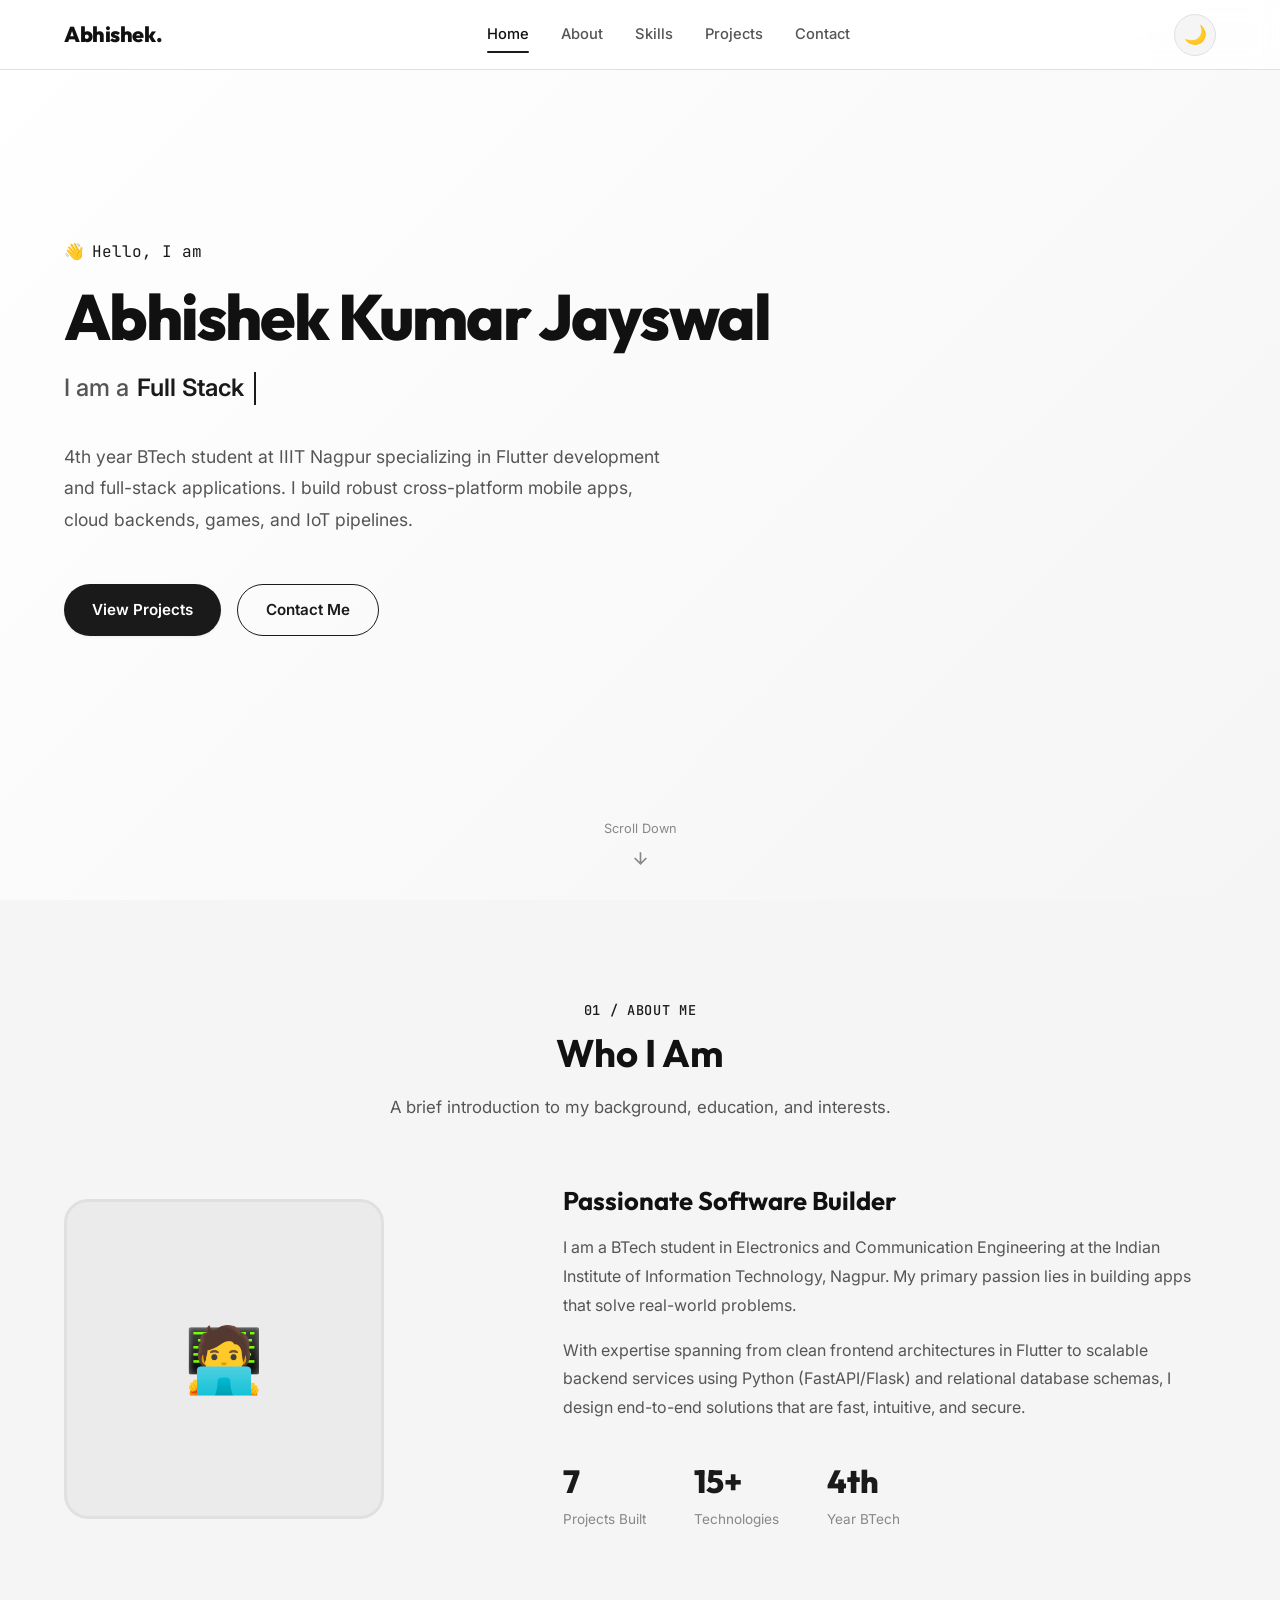
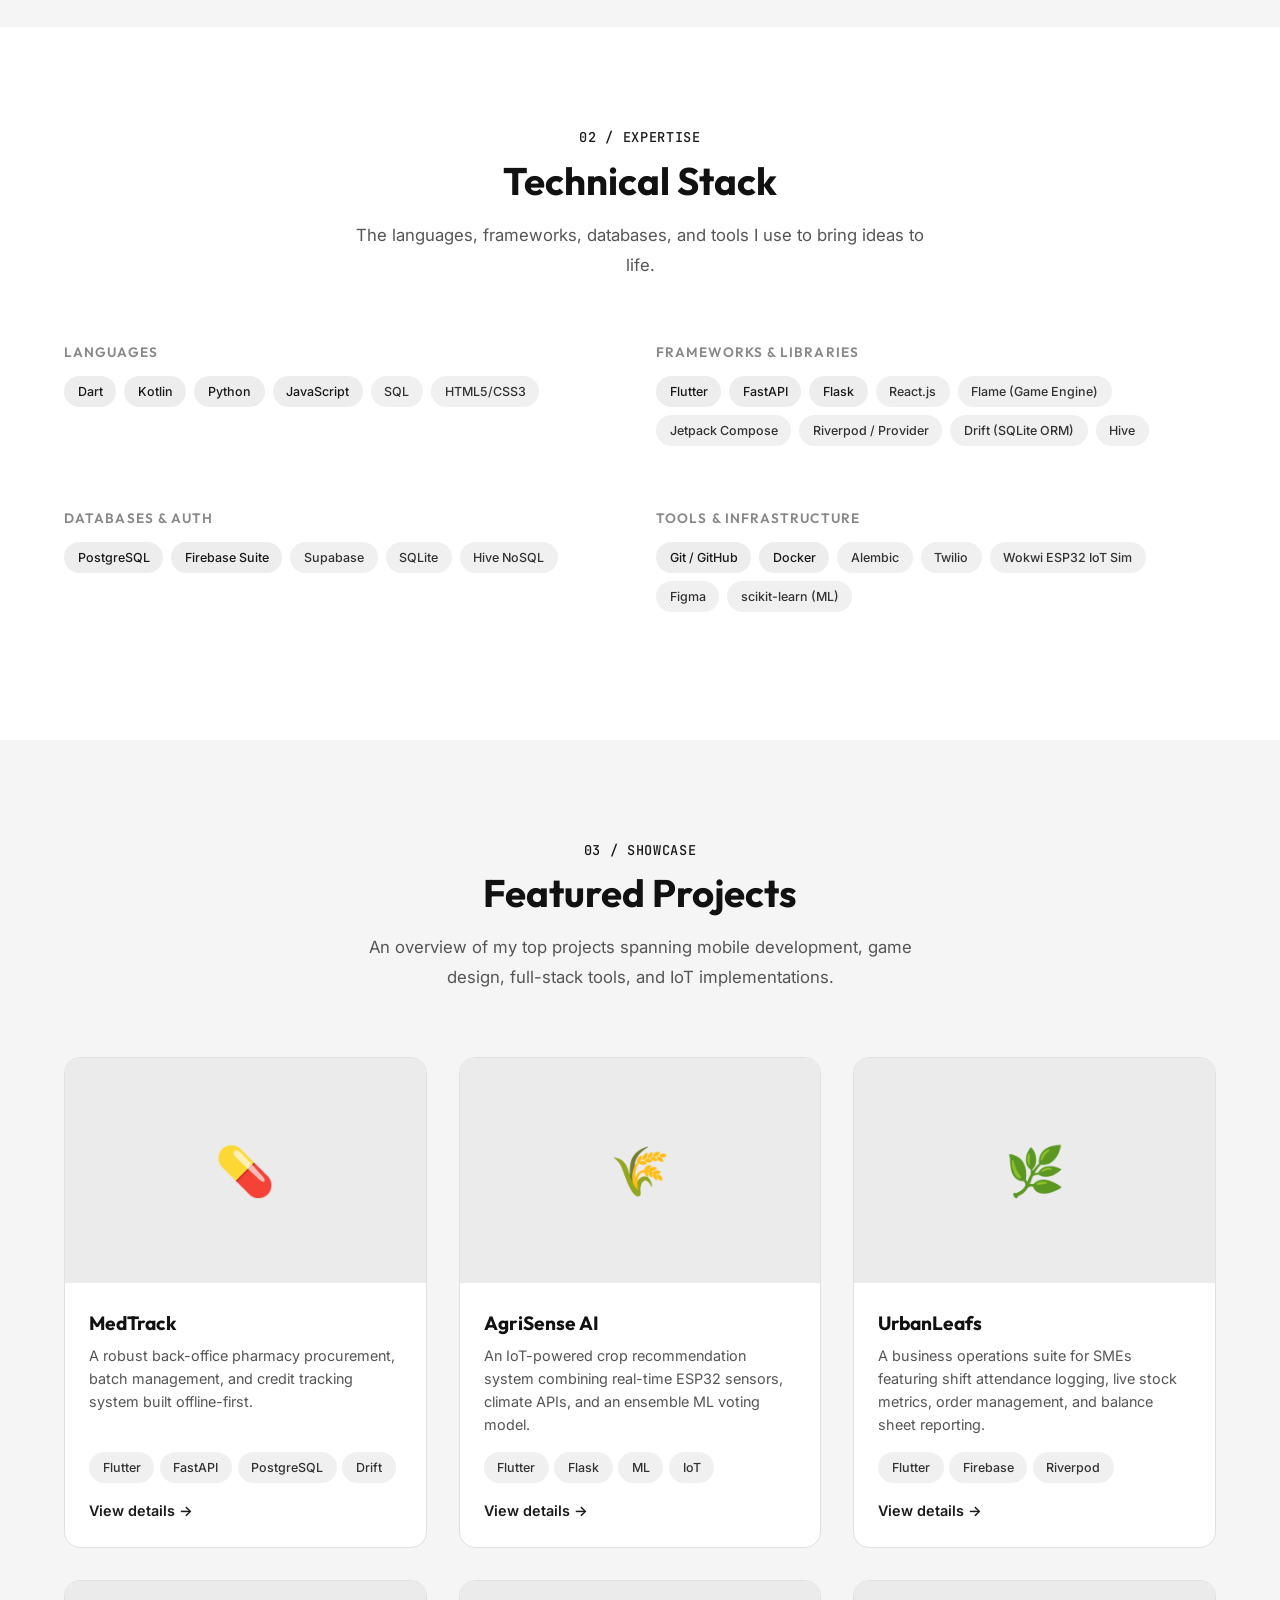
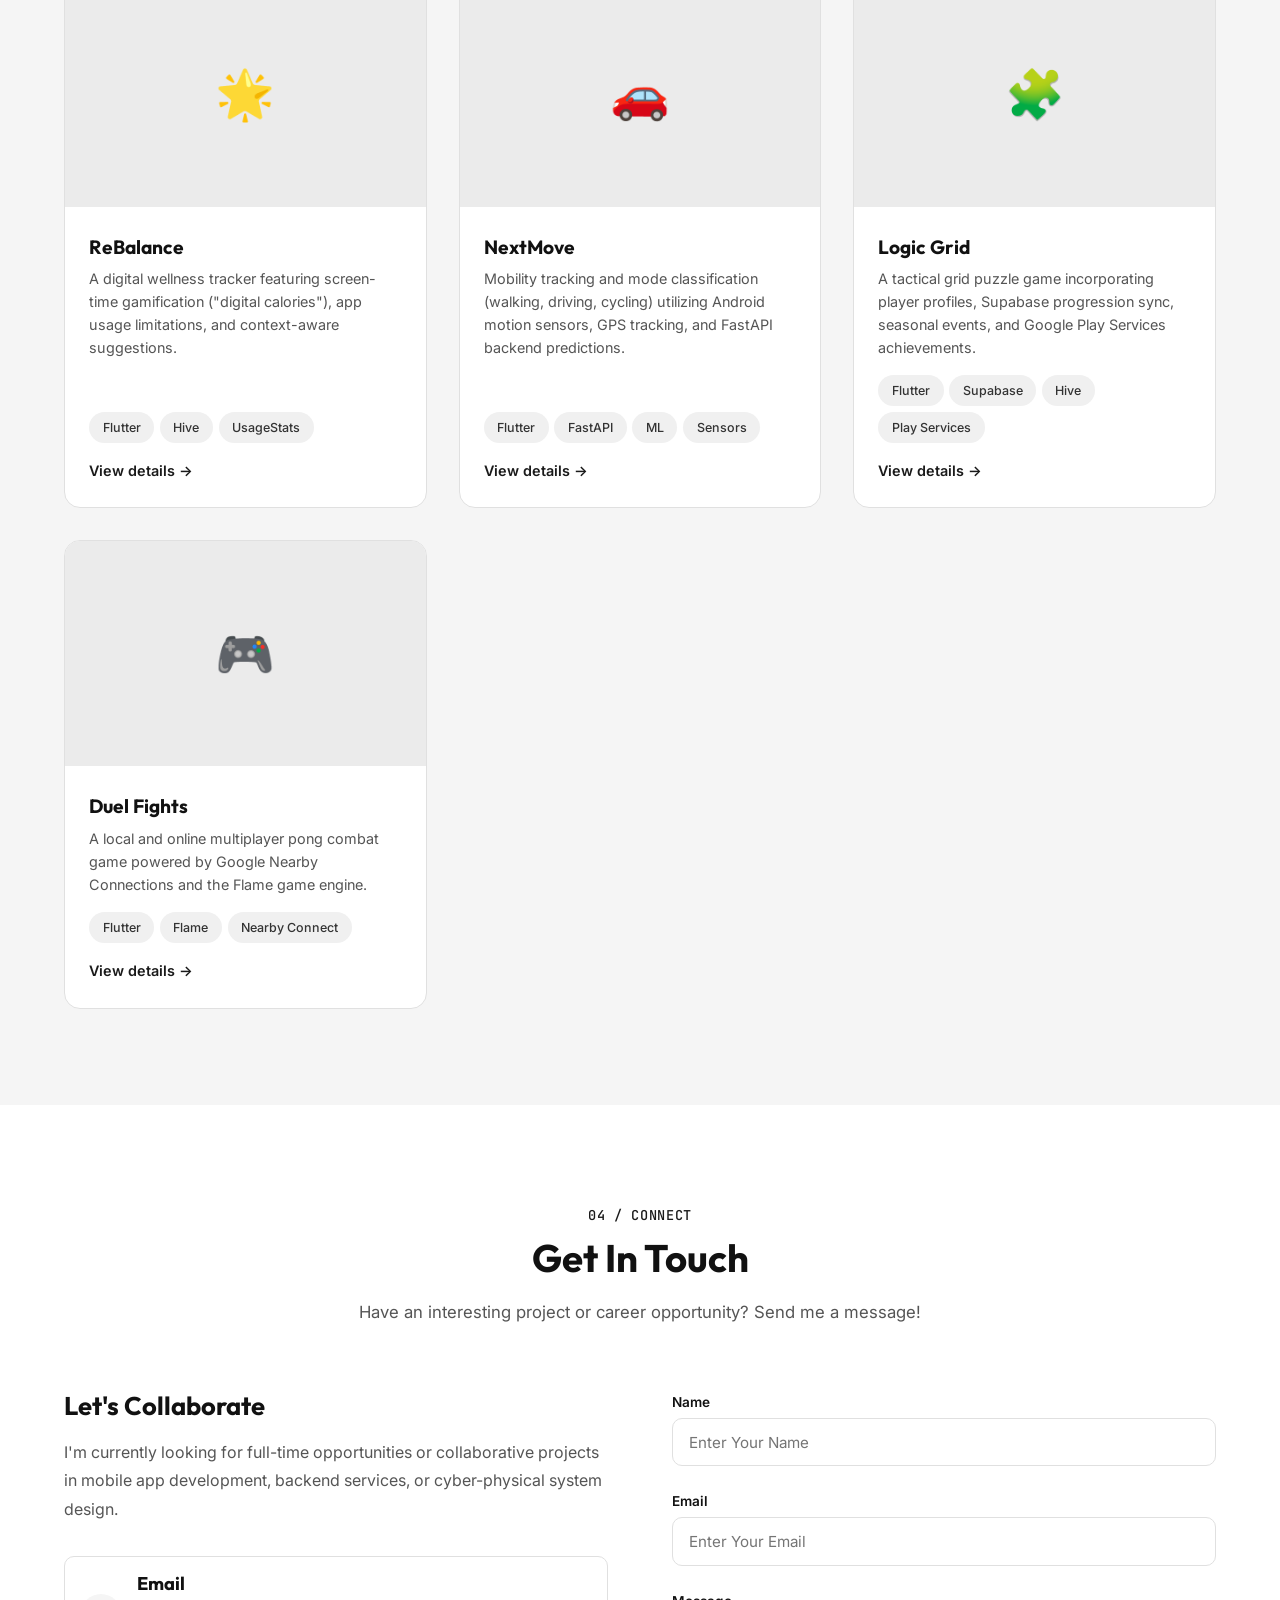
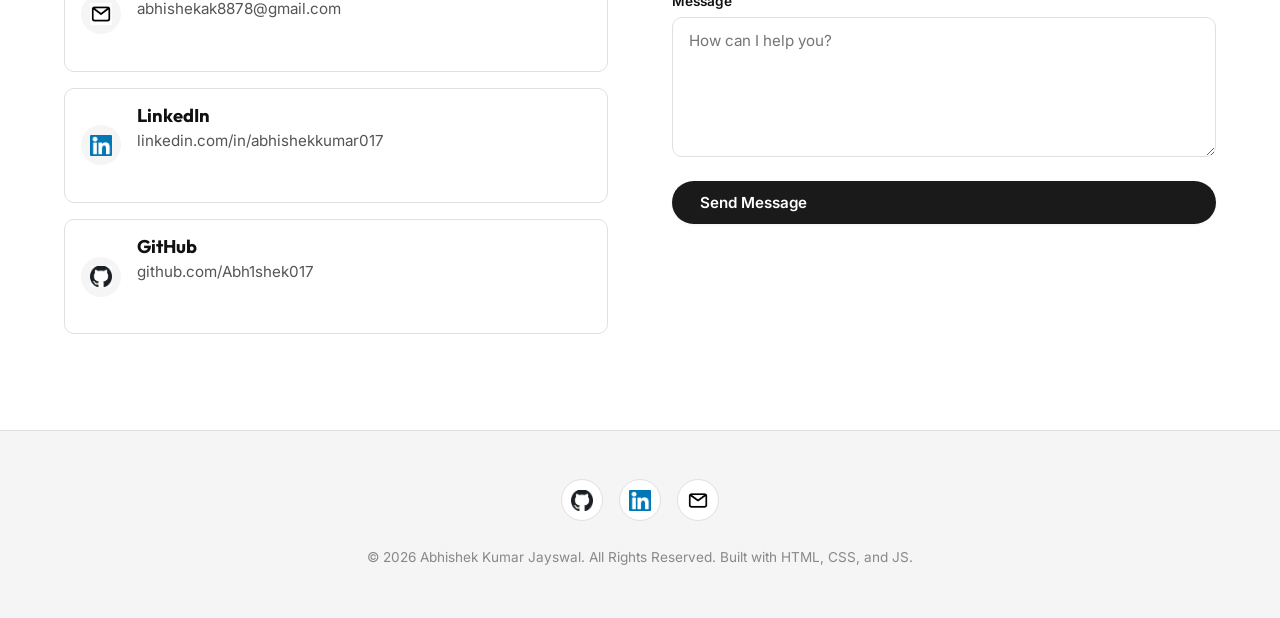
==== index.html @ c06377d8 "Created complete portfolio in js, html and css" ====
<!DOCTYPE html>
<html lang="en" data-theme="light">
<head>
  <meta charset="UTF-8">
  <meta name="viewport" content="width=device-width, initial-scale=1.0">
  <meta name="description" content="Portfolio of Abhishek Kumar Jayswal - BTech ECE Student at IIIT Nagpur & Full Stack Developer. Showcase of 7 production-grade mobile, web, and IoT apps.">
  <title>Abhishek Kumar Jayswal | Portfolio</title>
  
  <!-- CSS Stylesheets -->
  <link rel="stylesheet" href="css/styles.css">
  <link rel="stylesheet" href="css/components.css">
</head>
<body>

  <!-- ============================================================
       NAVIGATION
       ============================================================ -->
  <nav class="nav" id="nav">
    <div class="nav__inner">
      <a href="index.html" class="nav__logo">Abhishek<span>.</span></a>
      
      <div class="nav__links">
        <a href="#home" class="nav__link nav__link--active">Home</a>
        <a href="#about" class="nav__link">About</a>
        <a href="#skills" class="nav__link">Skills</a>
        <a href="#projects" class="nav__link">Projects</a>
        <a href="#contact" class="nav__link">Contact</a>
      </div>

      <div class="nav__actions">
        <button class="theme-toggle" id="theme-toggle" aria-label="Toggle Theme">
          <span>🌙</span>
        </button>
        <button class="hamburger" id="hamburger" aria-label="Menu" aria-expanded="false">
          <span class="hamburger__line"></span>
          <span class="hamburger__line"></span>
          <span class="hamburger__line"></span>
        </button>
      </div>
    </div>
  </nav>

  <!-- Mobile Drawer Menu -->
  <div class="mobile-nav" id="mobile-nav">
    <a href="#home" class="mobile-nav__link">Home</a>
    <a href="#about" class="mobile-nav__link">About</a>
    <a href="#skills" class="mobile-nav__link">Skills</a>
    <a href="#projects" class="mobile-nav__link">Projects</a>
    <a href="#contact" class="mobile-nav__link">Contact</a>
  </div>

  <!-- ============================================================
       HERO SECTION
       ============================================================ -->
  <header class="hero section" id="home">
    <div class="container hero__inner">
      <div class="hero__content">
        <div class="hero__greeting">
          <span>👋</span> Hello, I am
        </div>
        <h1 class="hero__name">Abhishek Kumar Jayswal</h1>
        <div class="hero__title-wrapper">
          <span class="hero__title-static">I am a</span>
          <span class="hero__title-dynamic" id="dynamic-text">Full Stack Developer</span>
          <span class="hero__cursor"></span>
        </div>
        <p class="hero__desc">
          4th year BTech student at IIIT Nagpur specializing in Flutter development and full-stack applications. I build robust cross-platform mobile apps, cloud backends, games, and IoT pipelines.
        </p>
        <div class="hero__buttons">
          <a href="#projects" class="btn btn--primary">View Projects</a>
          <a href="#contact" class="btn btn--outline">Contact Me</a>
        </div>
      </div>
    </div>
    
    <div class="hero__scroll-hint">
      <span>Scroll Down</span>
      <svg viewBox="0 0 24 24" fill="none" stroke="currentColor" stroke-width="2">
        <path d="M12 5v14M19 12l-7 7-7-7"/>
      </svg>
    </div>
  </header>

  <!-- ============================================================
       ABOUT SECTION
       ============================================================ -->
  <section class="section section--alt" id="about">
    <div class="container reveal">
      <div class="section-header">
        <span class="section-header__label">01 / ABOUT ME</span>
        <h2 class="section-header__title">Who I Am</h2>
        <p class="section-header__desc">A brief introduction to my background, education, and interests.</p>
      </div>

      <div class="about__content">
        <div class="about__image-wrapper">
          <div class="about__image-placeholder">🧑‍💻</div>
        </div>
        <div class="about__text">
          <h3>Passionate Software Builder</h3>
          <p>
            I am a BTech student in Electronics and Communication Engineering at the Indian Institute of Information Technology, Nagpur. My primary passion lies in building apps that solve real-world problems.
          </p>
          <p>
            With expertise spanning from clean frontend architectures in Flutter to scalable backend services using Python (FastAPI/Flask) and relational database schemas, I design end-to-end solutions that are fast, intuitive, and secure.
          </p>
          <div class="about__stats">
            <div class="about__stat-item">
              <div class="about__stat-num">7</div>
              <div class="about__stat-label">Projects Built</div>
            </div>
            <div class="about__stat-item">
              <div class="about__stat-num">15+</div>
              <div class="about__stat-label">Technologies</div>
            </div>
            <div class="about__stat-item">
              <div class="about__stat-num">4th</div>
              <div class="about__stat-label">Year BTech</div>
            </div>
          </div>
        </div>
      </div>
    </div>
  </section>

  <!-- ============================================================
       SKILLS SECTION
       ============================================================ -->
  <section class="section" id="skills">
    <div class="container reveal">
      <div class="section-header">
        <span class="section-header__label">02 / EXPERTISE</span>
        <h2 class="section-header__title">Technical Stack</h2>
        <p class="section-header__desc">The languages, frameworks, databases, and tools I use to bring ideas to life.</p>
      </div>

      <div class="grid grid--2">
        <div class="skills__category">
          <h3 class="skills__category-title">Languages</h3>
          <div class="skills__list">
            <span class="badge badge--accent">Dart</span>
            <span class="badge badge--accent">Kotlin</span>
            <span class="badge badge--accent">Python</span>
            <span class="badge badge--accent">JavaScript</span>
            <span class="badge">SQL</span>
            <span class="badge">HTML5/CSS3</span>
          </div>
        </div>

        <div class="skills__category">
          <h3 class="skills__category-title">Frameworks & Libraries</h3>
          <div class="skills__list">
            <span class="badge badge--accent">Flutter</span>
            <span class="badge badge--accent">FastAPI</span>
            <span class="badge badge--accent">Flask</span>
            <span class="badge">React.js</span>
            <span class="badge">Flame (Game Engine)</span>
            <span class="badge">Jetpack Compose</span>
            <span class="badge">Riverpod / Provider</span>
            <span class="badge">Drift (SQLite ORM)</span>
            <span class="badge">Hive</span>
          </div>
        </div>

        <div class="skills__category">
          <h3 class="skills__category-title">Databases & Auth</h3>
          <div class="skills__list">
            <span class="badge badge--accent">PostgreSQL</span>
            <span class="badge badge--accent">Firebase Suite</span>
            <span class="badge">Supabase</span>
            <span class="badge">SQLite</span>
            <span class="badge">Hive NoSQL</span>
          </div>
        </div>

        <div class="skills__category">
          <h3 class="skills__category-title">Tools & Infrastructure</h3>
          <div class="skills__list">
            <span class="badge badge--accent">Git / GitHub</span>
            <span class="badge badge--accent">Docker</span>
            <span class="badge">Alembic</span>
            <span class="badge">Twilio</span>
            <span class="badge">Wokwi ESP32 IoT Sim</span>
            <span class="badge">Figma</span>
            <span class="badge">scikit-learn (ML)</span>
          </div>
        </div>
      </div>
    </div>
  </section>

  <!-- ============================================================
       PROJECTS SECTION
       ============================================================ -->
  <section class="section section--alt" id="projects">
    <div class="container reveal">
      <div class="section-header">
        <span class="section-header__label">03 / SHOWCASE</span>
        <h2 class="section-header__title">Featured Projects</h2>
        <p class="section-header__desc">An overview of my top projects spanning mobile development, game design, full-stack tools, and IoT implementations.</p>
      </div>

      <div class="grid grid--3">
        <!-- Project 1: MedTrack -->
        <a href="projects/medtrack.html" class="project-card">
          <div class="project-card__image">💊</div>
          <div class="project-card__body">
            <div class="project-card__name">MedTrack</div>
            <p class="project-card__desc">A robust back-office pharmacy procurement, batch management, and credit tracking system built offline-first.</p>
            <div class="project-card__tags">
              <span class="badge">Flutter</span>
              <span class="badge">FastAPI</span>
              <span class="badge">PostgreSQL</span>
              <span class="badge">Drift</span>
            </div>
            <span class="project-card__link">View details <span>→</span></span>
          </div>
        </a>

        <!-- Project 2: AgriSense AI -->
        <a href="projects/agrisense.html" class="project-card">
          <div class="project-card__image">🌾</div>
          <div class="project-card__body">
            <div class="project-card__name">AgriSense AI</div>
            <p class="project-card__desc">An IoT-powered crop recommendation system combining real-time ESP32 sensors, climate APIs, and an ensemble ML voting model.</p>
            <div class="project-card__tags">
              <span class="badge">Flutter</span>
              <span class="badge">Flask</span>
              <span class="badge">ML</span>
              <span class="badge">IoT</span>
            </div>
            <span class="project-card__link">View details <span>→</span></span>
          </div>
        </a>

        <!-- Project 3: UrbanLeafs -->
        <a href="projects/urbanleafs.html" class="project-card">
          <div class="project-card__image">🌿</div>
          <div class="project-card__body">
            <div class="project-card__name">UrbanLeafs</div>
            <p class="project-card__desc">A business operations suite for SMEs featuring shift attendance logging, live stock metrics, order management, and balance sheet reporting.</p>
            <div class="project-card__tags">
              <span class="badge">Flutter</span>
              <span class="badge">Firebase</span>
              <span class="badge">Riverpod</span>
            </div>
            <span class="project-card__link">View details <span>→</span></span>
          </div>
        </a>

        <!-- Project 4: ReBalance -->
        <a href="projects/rebalance.html" class="project-card">
          <div class="project-card__image">🌟</div>
          <div class="project-card__body">
            <div class="project-card__name">ReBalance</div>
            <p class="project-card__desc">A digital wellness tracker featuring screen-time gamification ("digital calories"), app usage limitations, and context-aware suggestions.</p>
            <div class="project-card__tags">
              <span class="badge">Flutter</span>
              <span class="badge">Hive</span>
              <span class="badge">UsageStats</span>
            </div>
            <span class="project-card__link">View details <span>→</span></span>
          </div>
        </a>

        <!-- Project 5: NextMove -->
        <a href="projects/nextmove.html" class="project-card">
          <div class="project-card__image">🚗</div>
          <div class="project-card__body">
            <div class="project-card__name">NextMove</div>
            <p class="project-card__desc">Mobility tracking and mode classification (walking, driving, cycling) utilizing Android motion sensors, GPS tracking, and FastAPI backend predictions.</p>
            <div class="project-card__tags">
              <span class="badge">Flutter</span>
              <span class="badge">FastAPI</span>
              <span class="badge">ML</span>
              <span class="badge">Sensors</span>
            </div>
            <span class="project-card__link">View details <span>→</span></span>
          </div>
        </a>

        <!-- Project 6: Logic Grid -->
        <a href="projects/logic-grid.html" class="project-card">
          <div class="project-card__image">🧩</div>
          <div class="project-card__body">
            <div class="project-card__name">Logic Grid</div>
            <p class="project-card__desc">A tactical grid puzzle game incorporating player profiles, Supabase progression sync, seasonal events, and Google Play Services achievements.</p>
            <div class="project-card__tags">
              <span class="badge">Flutter</span>
              <span class="badge">Supabase</span>
              <span class="badge">Hive</span>
              <span class="badge">Play Services</span>
            </div>
            <span class="project-card__link">View details <span>→</span></span>
          </div>
        </a>

        <!-- Project 7: Duel Fights -->
        <a href="projects/duel-fights.html" class="project-card">
          <div class="project-card__image">🎮</div>
          <div class="project-card__body">
            <div class="project-card__name">Duel Fights</div>
            <p class="project-card__desc">A local and online multiplayer pong combat game powered by Google Nearby Connections and the Flame game engine.</p>
            <div class="project-card__tags">
              <span class="badge">Flutter</span>
              <span class="badge">Flame</span>
              <span class="badge">Nearby Connect</span>
            </div>
            <span class="project-card__link">View details <span>→</span></span>
          </div>
        </a>
      </div>
    </div>
  </section>

  <!-- ============================================================
       CONTACT SECTION
       ============================================================ -->
  <section class="section" id="contact">
    <div class="container reveal">
      <div class="section-header">
        <span class="section-header__label">04 / CONNECT</span>
        <h2 class="section-header__title">Get In Touch</h2>
        <p class="section-header__desc">Have an interesting project or career opportunity? Send me a message!</p>
      </div>

      <div class="contact__content">
        <div class="contact__info">
          <h3>Let's Collaborate</h3>
          <p>
            I'm currently looking for full-time opportunities or collaborative projects in mobile app development, backend services, or cyber-physical system design.
          </p>
          <div class="contact__links">
            <a href="mailto:abhishekak8878@gmail.com" class="contact__link-item">
              <div class="contact__link-icon">
                <img src="assets/icons/email.png" alt="Email">
              </div>
              <div>
                <h4>Email</h4>
                <p>abhishekak8878@gmail.com</p>
              </div>
            </a>
            <a href="https://www.linkedin.com/in/abhishekkumar017" target="_blank" rel="noopener" class="contact__link-item">
              <div class="contact__link-icon">
                <img src="assets/icons/linkedin.png" alt="LinkedIn">
              </div>
              <div>
                <h4>LinkedIn</h4>
                <p>linkedin.com/in/abhishekkumar017</p>
              </div>
            </a>
            <a href="https://github.com/Abh1shek017" target="_blank" rel="noopener" class="contact__link-item">
              <div class="contact__link-icon">
                <img src="assets/icons/github.png" alt="GitHub">
              </div>
              <div>
                <h4>GitHub</h4>
                <p>github.com/Abh1shek017</p>
              </div>
            </a>
          </div>
        </div>

        <div>
          <!-- Using Formspree endpoint. Replace with your actual Formspree ID or let the user do it -->
          <form action="https://formspree.io/f/xoqgqpqd" method="POST" class="contact-form" id="contact-form">
            <div class="form-group">
              <label for="name">Name</label>
              <input type="text" id="name" name="name" required placeholder="Enter Your Name">
            </div>
            <div class="form-group">
              <label for="email">Email</label>
              <input type="email" id="email" name="_replyto" required placeholder="Enter Your Email">
            </div>
            <div class="form-group">
              <label for="message">Message</label>
              <textarea id="message" name="message" required placeholder="How can I help you?"></textarea>
            </div>
            <div class="form-success" id="form-success"></div>
            <button type="submit" class="btn btn--primary">Send Message</button>
          </form>
        </div>
      </div>
    </div>
  </section>

  <!-- ============================================================
       FOOTER
       ============================================================ -->
  <footer class="footer">
    <div class="container">
      <div class="footer__social">
        <a href="https://github.com/Abh1shek017" target="_blank" rel="noopener" class="footer__social-link" aria-label="GitHub">
          <img src="assets/icons/github.png" alt="GitHub">
        </a>
        <a href="https://www.linkedin.com/in/abhishekkumar017" target="_blank" rel="noopener" class="footer__social-link" aria-label="LinkedIn">
          <img src="assets/icons/linkedin.png" alt="LinkedIn">
        </a>
        <a href="mailto:abhishekak8878@gmail.com" class="footer__social-link" aria-label="Email">
          <img src="assets/icons/email.png" alt="Email">
        </a>
      </div>
      <p class="footer__text">
        © 2026 Abhishek Kumar Jayswal. All Rights Reserved. Built with HTML, CSS, and JS.
      </p>
    </div>
  </footer>

  <!-- Floating Back to Top Button -->
  <button class="back-to-top" id="back-to-top" aria-label="Back to top">
    ▲
  </button>

  <!-- JavaScript Files -->
  <script src="js/projects.js"></script>
  <script src="js/main.js"></script>
</body>
</html>
---- css/styles.css ----
/* ============================================================
   PORTFOLIO — Core Design System (styles.css)
   Dual theme: Light (white/black) + Dark (black/blue)
   ============================================================ */

/* --- Google Fonts --- */
@import url('https://fonts.googleapis.com/css2?family=Inter:wght@300;400;500;600;700&family=Outfit:wght@400;500;600;700;800&family=JetBrains+Mono:wght@400;500&display=swap');

/* ============================================================
   CSS CUSTOM PROPERTIES (Design Tokens)
   ============================================================ */
:root {
  /* --- Light Mode (Default) --- */
  --bg-primary: #FFFFFF;
  --bg-secondary: #F5F5F5;
  --bg-tertiary: #EBEBEB;
  --text-primary: #111111;
  --text-secondary: #555555;
  --text-muted: #888888;
  --accent: #1A1A1A;
  --accent-hover: #333333;
  --accent-subtle: rgba(26, 26, 26, 0.08);
  --border: #E0E0E0;
  --border-light: #F0F0F0;
  --shadow-sm: 0 1px 3px rgba(0,0,0,0.06);
  --shadow-md: 0 4px 12px rgba(0,0,0,0.08);
  --shadow-lg: 0 8px 30px rgba(0,0,0,0.1);
  --shadow-xl: 0 16px 50px rgba(0,0,0,0.12);
  --card-bg: #FFFFFF;
  --overlay: rgba(0,0,0,0.5);
  --badge-bg: #F0F0F0;
  --badge-text: #333333;
  --gradient-hero: linear-gradient(135deg, #FFFFFF 0%, #F5F5F5 100%);
  --nav-bg: rgba(255,255,255,0.85);
  --scrollbar-thumb: #CCCCCC;
  --scrollbar-track: #F5F5F5;

  /* --- Typography --- */
  --font-body: 'Inter', -apple-system, BlinkMacSystemFont, 'Segoe UI', sans-serif;
  --font-heading: 'Outfit', 'Inter', sans-serif;
  --font-mono: 'JetBrains Mono', 'Fira Code', monospace;

  /* --- Spacing --- */
  --space-xs: 0.25rem;
  --space-sm: 0.5rem;
  --space-md: 1rem;
  --space-lg: 1.5rem;
  --space-xl: 2rem;
  --space-2xl: 3rem;
  --space-3xl: 4rem;
  --space-4xl: 6rem;

  /* --- Sizing --- */
  --container-max: 1200px;
  --container-narrow: 800px;
  --nav-height: 70px;
  --border-radius-sm: 6px;
  --border-radius-md: 10px;
  --border-radius-lg: 16px;
  --border-radius-xl: 24px;
  --border-radius-full: 9999px;

  /* --- Transitions --- */
  --transition-fast: 150ms ease;
  --transition-base: 250ms ease;
  --transition-slow: 400ms ease;
  --transition-spring: 500ms cubic-bezier(0.34, 1.56, 0.64, 1);
}

/* --- Dark Mode --- */
[data-theme="dark"] {
  --bg-primary: #0A0A0C;      /* Deep black-charcoal */
  --bg-secondary: #121216;    /* Very dark grey/black */
  --bg-tertiary: #1E1E24;     /* Dark grey */
  --text-primary: #F3F3F6;    /* Off-white */
  --text-secondary: #A0A0B0;  /* Muted cool grey */
  --text-muted: #626270;      /* Dark cool grey */
  --accent: #4A9EE8;          /* Bright blue */
  --accent-hover: #3A7BD5;    /* Medium blue */
  --accent-subtle: rgba(74, 158, 232, 0.12);
  --border: #22222A;          /* Subtle dark border */
  --border-light: #18181E;    /* Very subtle dark border */
  --shadow-sm: 0 1px 3px rgba(0,0,0,0.3);
  --shadow-md: 0 4px 12px rgba(0,0,0,0.4);
  --shadow-lg: 0 8px 30px rgba(0,0,0,0.5);
  --shadow-xl: 0 16px 50px rgba(0,0,0,0.6);
  --card-bg: #121216;         /* Match secondary bg */
  --overlay: rgba(5,5,8,0.8);
  --badge-bg: #1E1E24;
  --badge-text: #D0D0E0;
  --gradient-hero: linear-gradient(135deg, #0A0A0C 0%, #121216 100%);
  --nav-bg: rgba(10, 10, 12, 0.85);
  --scrollbar-thumb: #2D2D37;
  --scrollbar-track: #0A0A0C;
}

/* ============================================================
   CSS RESET
   ============================================================ */
*, *::before, *::after {
  margin: 0;
  padding: 0;
  box-sizing: border-box;
}

html {
  scroll-behavior: smooth;
  font-size: 16px;
  -webkit-text-size-adjust: 100%;
}

body {
  font-family: var(--font-body);
  background-color: var(--bg-primary);
  color: var(--text-primary);
  line-height: 1.7;
  min-height: 100vh;
  transition: background-color var(--transition-slow), color var(--transition-slow);
  overflow-x: hidden;
  -webkit-font-smoothing: antialiased;
  -moz-osx-font-smoothing: grayscale;
}

body.nav-open {
  overflow: hidden;
}

a {
  color: var(--accent);
  text-decoration: none;
  transition: color var(--transition-fast);
}

a:hover {
  color: var(--accent-hover);
}

img {
  max-width: 100%;
  height: auto;
  display: block;
}

ul, ol {
  list-style: none;
}

button {
  cursor: pointer;
  font-family: inherit;
  border: none;
  background: none;
}

/* --- Scrollbar --- */
::-webkit-scrollbar {
  width: 8px;
}
::-webkit-scrollbar-track {
  background: var(--scrollbar-track);
}
::-webkit-scrollbar-thumb {
  background: var(--scrollbar-thumb);
  border-radius: var(--border-radius-full);
}

/* ============================================================
   TYPOGRAPHY
   ============================================================ */
h1, h2, h3, h4, h5, h6 {
  font-family: var(--font-heading);
  font-weight: 700;
  line-height: 1.2;
  color: var(--text-primary);
}

h1 { font-size: clamp(2.2rem, 5vw, 3.5rem); }
h2 { font-size: clamp(1.6rem, 3.5vw, 2.4rem); }
h3 { font-size: clamp(1.2rem, 2.5vw, 1.6rem); }
h4 { font-size: 1.15rem; }

p {
  color: var(--text-secondary);
  line-height: 1.8;
  font-weight: 400;
}

.text-muted { color: var(--text-muted); }
.text-accent { color: var(--accent); }
.text-center { text-align: center; }
.font-mono { font-family: var(--font-mono); }

/* ============================================================
   LAYOUT
   ============================================================ */
.container {
  width: 100%;
  max-width: var(--container-max);
  margin: 0 auto;
  padding: 0 var(--space-lg);
}

.container--narrow {
  max-width: var(--container-narrow);
}

.section {
  padding: var(--space-4xl) 0;
}

.section--alt {
  background-color: var(--bg-secondary);
}

/* --- Grid --- */
.grid {
  display: grid;
  gap: var(--space-xl);
}

.grid--2 { grid-template-columns: repeat(2, 1fr); }
.grid--3 { grid-template-columns: repeat(3, 1fr); }
.grid--4 { grid-template-columns: repeat(4, 1fr); }

@media (max-width: 1024px) {
  .grid--3 { grid-template-columns: repeat(2, 1fr); }
  .grid--4 { grid-template-columns: repeat(2, 1fr); }
}

@media (max-width: 768px) {
  .grid--2,
  .grid--3,
  .grid--4 { grid-template-columns: 1fr; }

  .section { padding: var(--space-3xl) 0; }
}

/* --- Flex Utilities --- */
.flex { display: flex; }
.flex-col { flex-direction: column; }
.flex-wrap { flex-wrap: wrap; }
.items-center { align-items: center; }
.justify-center { justify-content: center; }
.justify-between { justify-content: space-between; }
.gap-xs { gap: var(--space-xs); }
.gap-sm { gap: var(--space-sm); }
.gap-md { gap: var(--space-md); }
.gap-lg { gap: var(--space-lg); }
.gap-xl { gap: var(--space-xl); }

/* ============================================================
   ANIMATION KEYFRAMES
   ============================================================ */
@keyframes fadeInUp {
  from {
    opacity: 0;
    transform: translateY(30px);
  }
  to {
    opacity: 1;
    transform: translateY(0);
  }
}

@keyframes fadeIn {
  from { opacity: 0; }
  to { opacity: 1; }
}

@keyframes slideInLeft {
  from {
    opacity: 0;
    transform: translateX(-30px);
  }
  to {
    opacity: 1;
    transform: translateX(0);
  }
}

@keyframes slideInRight {
  from {
    opacity: 0;
    transform: translateX(30px);
  }
  to {
    opacity: 1;
    transform: translateX(0);
  }
}

@keyframes scaleIn {
  from {
    opacity: 0;
    transform: scale(0.9);
  }
  to {
    opacity: 1;
    transform: scale(1);
  }
}

@keyframes typingBlink {
  0%, 100% { opacity: 1; }
  50% { opacity: 0; }
}

@keyframes float {
  0%, 100% { transform: translateY(0px); }
  50% { transform: translateY(-8px); }
}

@keyframes shimmer {
  0% { background-position: -200% 0; }
  100% { background-position: 200% 0; }
}

/* --- Scroll Reveal --- */
.reveal {
  opacity: 0;
  transform: translateY(30px);
  transition: opacity 0.6s ease, transform 0.6s ease;
}

.reveal.revealed {
  opacity: 1;
  transform: translateY(0);
}

.reveal--delay-1 { transition-delay: 0.1s; }
.reveal--delay-2 { transition-delay: 0.2s; }
.reveal--delay-3 { transition-delay: 0.3s; }
.reveal--delay-4 { transition-delay: 0.4s; }

/* ============================================================
   BUTTONS
   ============================================================ */
.btn {
  display: inline-flex;
  align-items: center;
  gap: var(--space-sm);
  padding: 0.75rem 1.75rem;
  font-family: var(--font-body);
  font-size: 0.95rem;
  font-weight: 600;
  border-radius: var(--border-radius-full);
  transition: all var(--transition-base);
  white-space: nowrap;
  text-decoration: none;
}

.btn--primary {
  background-color: var(--accent);
  color: var(--bg-primary);
  box-shadow: var(--shadow-sm);
}

.btn--primary:hover {
  background-color: var(--accent-hover);
  transform: translateY(-2px);
  box-shadow: var(--shadow-md);
  color: var(--bg-primary);
}

.btn--outline {
  background-color: transparent;
  color: var(--accent);
  border: 1.5px solid var(--accent);
}

.btn--outline:hover {
  background-color: var(--accent-subtle);
  transform: translateY(-2px);
}

.btn--ghost {
  background-color: transparent;
  color: var(--text-secondary);
  padding: 0.5rem 1rem;
}

.btn--ghost:hover {
  color: var(--accent);
  background-color: var(--accent-subtle);
}

.btn--sm {
  padding: 0.5rem 1.25rem;
  font-size: 0.85rem;
}

.btn--lg {
  padding: 1rem 2.25rem;
  font-size: 1.05rem;
}

/* ============================================================
   BADGES
   ============================================================ */
.badge {
  display: inline-flex;
  align-items: center;
  gap: 0.35rem;
  padding: 0.3rem 0.85rem;
  font-size: 0.78rem;
  font-weight: 500;
  border-radius: var(--border-radius-full);
  background-color: var(--badge-bg);
  color: var(--badge-text);
  transition: all var(--transition-fast);
  white-space: nowrap;
}

.badge:hover {
  transform: translateY(-1px);
  box-shadow: var(--shadow-sm);
}

.badge--accent {
  background-color: var(--accent-subtle);
  color: var(--accent);
}

.badge--status {
  font-size: 0.72rem;
  font-weight: 600;
  text-transform: uppercase;
  letter-spacing: 0.05em;
}

.badge--completed {
  background-color: rgba(34, 197, 94, 0.12);
  color: #22c55e;
}

.badge--in-progress {
  background-color: rgba(251, 191, 36, 0.12);
  color: #f59e0b;
}

/* ============================================================
   SECTION HEADERS
   ============================================================ */
.section-header {
  text-align: center;
  margin-bottom: var(--space-3xl);
}

.section-header__label {
  display: inline-block;
  font-family: var(--font-mono);
  font-size: 0.85rem;
  font-weight: 500;
  color: var(--accent);
  margin-bottom: var(--space-sm);
  letter-spacing: 0.05em;
}

.section-header__title {
  margin-bottom: var(--space-md);
}

.section-header__desc {
  max-width: 600px;
  margin: 0 auto;
  font-size: 1.05rem;
}

/* ============================================================
   PLACEHOLDER IMAGE
   ============================================================ */
.placeholder-img {
  width: 100%;
  aspect-ratio: 16 / 9;
  background: var(--bg-tertiary);
  border-radius: var(--border-radius-md);
  display: flex;
  align-items: center;
  justify-content: center;
  color: var(--text-muted);
  font-size: 0.9rem;
  border: 1px dashed var(--border);
}

/* ============================================================
   RESPONSIVE HELPERS
   ============================================================ */
.hide-mobile { display: block; }
.show-mobile { display: none; }

@media (max-width: 768px) {
  .hide-mobile { display: none !important; }
  .show-mobile { display: block !important; }
}
---- css/components.css ----
/* ============================================================
   PORTFOLIO — Component Styles (components.css)
   ============================================================ */

/* ============================================================
   NAVIGATION
   ============================================================ */
.nav {
  position: fixed;
  top: 0;
  left: 0;
  right: 0;
  height: var(--nav-height);
  background: var(--nav-bg);
  backdrop-filter: blur(12px);
  -webkit-backdrop-filter: blur(12px);
  border-bottom: 1px solid var(--border);
  z-index: 1000;
  transition: background var(--transition-slow), border-color var(--transition-slow);
}

.nav__inner {
  max-width: var(--container-max);
  margin: 0 auto;
  padding: 0 var(--space-lg);
  height: 100%;
  display: flex;
  align-items: center;
  justify-content: space-between;
}

.nav__logo {
  font-family: var(--font-heading);
  font-size: 1.35rem;
  font-weight: 800;
  color: var(--text-primary);
  text-decoration: none;
  letter-spacing: -0.02em;
  transition: color var(--transition-fast);
}

.nav__logo span {
  color: var(--accent);
}

.nav__links {
  display: flex;
  align-items: center;
  gap: var(--space-xl);
}

.nav__link {
  font-size: 0.92rem;
  font-weight: 500;
  color: var(--text-secondary);
  text-decoration: none;
  padding: 0.4rem 0;
  position: relative;
  transition: color var(--transition-fast);
}

.nav__link::after {
  content: '';
  position: absolute;
  bottom: 0;
  left: 0;
  width: 0;
  height: 2px;
  background-color: var(--accent);
  transition: width var(--transition-base);
  border-radius: var(--border-radius-full);
}

.nav__link:hover,
.nav__link--active {
  color: var(--text-primary);
}

.nav__link:hover::after,
.nav__link--active::after {
  width: 100%;
}

.nav__actions {
  display: flex;
  align-items: center;
  gap: var(--space-md);
}

/* --- Theme Toggle --- */
.theme-toggle {
  width: 42px;
  height: 42px;
  border-radius: var(--border-radius-full);
  display: flex;
  align-items: center;
  justify-content: center;
  background: var(--bg-secondary);
  border: 1px solid var(--border);
  color: var(--text-secondary);
  font-size: 1.15rem;
  transition: all var(--transition-base);
  cursor: pointer;
}

.theme-toggle:hover {
  background: var(--accent-subtle);
  color: var(--accent);
  transform: rotate(15deg);
}

/* --- Hamburger --- */
.hamburger {
  display: none;
  flex-direction: column;
  gap: 5px;
  width: 28px;
  cursor: pointer;
  padding: 4px 0;
  background: none;
  border: none;
}

.hamburger__line {
  width: 100%;
  height: 2px;
  background-color: var(--text-primary);
  border-radius: var(--border-radius-full);
  transition: all var(--transition-base);
}

.hamburger.active .hamburger__line:nth-child(1) {
  transform: rotate(45deg) translate(5px, 5px);
}

.hamburger.active .hamburger__line:nth-child(2) {
  opacity: 0;
}

.hamburger.active .hamburger__line:nth-child(3) {
  transform: rotate(-45deg) translate(5px, -5px);
}

/* --- Mobile Nav --- */
.mobile-nav {
  display: none;
  position: fixed;
  top: var(--nav-height);
  left: 0;
  right: 0;
  bottom: 0;
  background: var(--bg-primary);
  z-index: 999;
  padding: var(--space-2xl) var(--space-lg);
  flex-direction: column;
  gap: var(--space-lg);
  opacity: 0;
  transform: translateY(-10px);
  transition: opacity var(--transition-base), transform var(--transition-base);
}

.mobile-nav.open {
  display: flex;
  opacity: 1;
  transform: translateY(0);
}

.mobile-nav__link {
  font-family: var(--font-heading);
  font-size: 1.5rem;
  font-weight: 600;
  color: var(--text-secondary);
  text-decoration: none;
  padding: var(--space-sm) 0;
  border-bottom: 1px solid var(--border);
  transition: color var(--transition-fast);
}

.mobile-nav__link:hover {
  color: var(--accent);
}

@media (max-width: 768px) {
  .nav__links { display: none; }
  .hamburger { display: flex; }
}

/* ============================================================
   HERO SECTION
   ============================================================ */
.hero {
  min-height: 100vh;
  display: flex;
  align-items: center;
  padding-top: var(--nav-height);
  background: var(--gradient-hero);
  position: relative;
  overflow: hidden;
}

.hero__content {
  max-width: 750px;
}

.hero__greeting {
  font-family: var(--font-mono);
  font-size: 1rem;
  color: var(--accent);
  margin-bottom: var(--space-md);
  display: flex;
  align-items: center;
  gap: var(--space-sm);
}

.hero__name {
  font-size: clamp(2.5rem, 6vw, 4rem);
  font-weight: 800;
  letter-spacing: -0.03em;
  margin-bottom: var(--space-md);
  line-height: 1.1;
}

.hero__title-wrapper {
  display: flex;
  align-items: center;
  gap: var(--space-sm);
  font-size: clamp(1.1rem, 2.5vw, 1.5rem);
  font-weight: 500;
  color: var(--text-secondary);
  margin-bottom: var(--space-xl);
  min-height: 2.5rem;
}

.hero__title-static {
  color: var(--text-secondary);
}

.hero__title-dynamic {
  color: var(--accent);
  font-weight: 600;
}

.hero__cursor {
  display: inline-block;
  width: 2px;
  height: 1.4em;
  background-color: var(--accent);
  margin-left: 2px;
  animation: typingBlink 1s infinite;
}

.hero__desc {
  font-size: 1.1rem;
  color: var(--text-secondary);
  line-height: 1.8;
  margin-bottom: var(--space-2xl);
  max-width: 600px;
}

.hero__buttons {
  display: flex;
  flex-wrap: wrap;
  gap: var(--space-md);
}

.hero__scroll-hint {
  position: absolute;
  bottom: 2rem;
  left: 50%;
  transform: translateX(-50%);
  display: flex;
  flex-direction: column;
  align-items: center;
  gap: var(--space-sm);
  color: var(--text-muted);
  font-size: 0.8rem;
  animation: float 2.5s ease-in-out infinite;
}

.hero__scroll-hint svg {
  width: 20px;
  height: 20px;
}

@media (max-width: 768px) {
  .hero { min-height: 90vh; }
  .hero__scroll-hint { display: none; }
}

/* ============================================================
   ABOUT SECTION
   ============================================================ */
.about__content {
  display: grid;
  grid-template-columns: 1fr 1.5fr;
  gap: var(--space-3xl);
  align-items: center;
}

.about__image-wrapper {
  position: relative;
}

.about__image {
  width: 100%;
  max-width: 320px;
  aspect-ratio: 1;
  border-radius: var(--border-radius-xl);
  object-fit: cover;
  border: 3px solid var(--border);
  box-shadow: var(--shadow-lg);
}

.about__image-placeholder {
  width: 100%;
  max-width: 320px;
  aspect-ratio: 1;
  border-radius: var(--border-radius-xl);
  background: var(--bg-tertiary);
  display: flex;
  align-items: center;
  justify-content: center;
  font-size: 4rem;
  border: 3px solid var(--border);
}

.about__text h3 {
  margin-bottom: var(--space-md);
}

.about__text p {
  margin-bottom: var(--space-md);
}

.about__stats {
  display: flex;
  gap: var(--space-2xl);
  margin-top: var(--space-xl);
}

.about__stat-num {
  font-family: var(--font-heading);
  font-size: 2rem;
  font-weight: 800;
  color: var(--accent);
}

.about__stat-label {
  font-size: 0.85rem;
  color: var(--text-muted);
}

@media (max-width: 768px) {
  .about__content {
    grid-template-columns: 1fr;
    text-align: center;
  }
  .about__image-wrapper { justify-self: center; }
  .about__stats { justify-content: center; }
}

/* ============================================================
   SKILLS SECTION
   ============================================================ */
.skills__category {
  margin-bottom: var(--space-xl);
}

.skills__category-title {
  font-size: 0.85rem;
  font-weight: 600;
  text-transform: uppercase;
  letter-spacing: 0.08em;
  color: var(--text-muted);
  margin-bottom: var(--space-md);
}

.skills__list {
  display: flex;
  flex-wrap: wrap;
  gap: var(--space-sm);
}

/* ============================================================
   PROJECT CARDS
   ============================================================ */
.project-card {
  background: var(--card-bg);
  border-radius: var(--border-radius-lg);
  border: 1px solid var(--border);
  overflow: hidden;
  transition: all var(--transition-base);
  text-decoration: none;
  display: flex;
  flex-direction: column;
}

.project-card:hover {
  transform: translateY(-6px);
  box-shadow: var(--shadow-lg);
  border-color: var(--accent);
}

.project-card__image {
  width: 100%;
  aspect-ratio: 16 / 10;
  background: var(--bg-tertiary);
  display: flex;
  align-items: center;
  justify-content: center;
  font-size: 3rem;
  position: relative;
  overflow: hidden;
}

.project-card__image img {
  width: 100%;
  height: 100%;
  object-fit: cover;
}

.project-card__body {
  padding: var(--space-lg);
  flex: 1;
  display: flex;
  flex-direction: column;
}

.project-card__name {
  font-family: var(--font-heading);
  font-size: 1.2rem;
  font-weight: 700;
  color: var(--text-primary);
  margin-bottom: var(--space-xs);
}

.project-card__desc {
  font-size: 0.9rem;
  color: var(--text-secondary);
  margin-bottom: var(--space-md);
  line-height: 1.6;
  flex: 1;
}

.project-card__tags {
  display: flex;
  flex-wrap: wrap;
  gap: 0.35rem;
  margin-bottom: var(--space-md);
}

.project-card__link {
  display: inline-flex;
  align-items: center;
  gap: var(--space-xs);
  font-size: 0.9rem;
  font-weight: 600;
  color: var(--accent);
  transition: gap var(--transition-fast);
}

.project-card:hover .project-card__link {
  gap: var(--space-sm);
}

/* ============================================================
   PROJECT DETAIL PAGE
   ============================================================ */
.project-detail {
  padding-top: calc(var(--nav-height) + var(--space-2xl));
}

.project-detail__back {
  display: inline-flex;
  align-items: center;
  gap: var(--space-sm);
  font-size: 0.9rem;
  font-weight: 500;
  color: var(--text-secondary);
  text-decoration: none;
  margin-bottom: var(--space-xl);
  transition: color var(--transition-fast);
}

.project-detail__back:hover {
  color: var(--accent);
}

.project-detail__header {
  margin-bottom: var(--space-2xl);
}

.project-detail__emoji {
  font-size: 3rem;
  margin-bottom: var(--space-md);
}

.project-detail__title {
  display: flex;
  align-items: center;
  gap: var(--space-md);
  flex-wrap: wrap;
  margin-bottom: var(--space-sm);
}

.project-detail__tagline {
  font-size: 1.15rem;
  color: var(--text-secondary);
  margin-bottom: var(--space-lg);
  max-width: 700px;
}

.project-detail__meta {
  display: flex;
  flex-wrap: wrap;
  gap: var(--space-sm);
  margin-bottom: var(--space-xl);
}

/* --- Tech Stack Row --- */
.tech-stack {
  display: flex;
  flex-wrap: wrap;
  gap: var(--space-sm);
  margin-bottom: var(--space-2xl);
}

/* --- Feature List --- */
.feature-list {
  list-style: none;
  padding: 0;
  display: grid;
  grid-template-columns: repeat(auto-fill, minmax(280px, 1fr));
  gap: var(--space-md);
}

.feature-list__item {
  display: flex;
  align-items: flex-start;
  gap: var(--space-sm);
  padding: var(--space-md);
  background: var(--bg-secondary);
  border-radius: var(--border-radius-md);
  border: 1px solid var(--border);
  font-size: 0.92rem;
  color: var(--text-secondary);
  line-height: 1.5;
  transition: border-color var(--transition-fast);
}

.feature-list__item:hover {
  border-color: var(--accent);
}

.feature-list__icon {
  flex-shrink: 0;
  width: 20px;
  height: 20px;
  color: var(--accent);
  margin-top: 2px;
}

/* --- Screenshot Gallery --- */
.gallery {
  display: grid;
  grid-template-columns: repeat(auto-fill, minmax(280px, 1fr));
  gap: var(--space-md);
}

.gallery__item {
  position: relative;
  border-radius: var(--border-radius-md);
  overflow: hidden;
  border: 1px solid var(--border);
  cursor: pointer;
  transition: all var(--transition-base);
}

.gallery__item:hover {
  transform: scale(1.02);
  box-shadow: var(--shadow-md);
}

.gallery__item img {
  width: 100%;
  aspect-ratio: 9 / 16;
  object-fit: cover;
}

.gallery__item-label {
  position: absolute;
  bottom: 0;
  left: 0;
  right: 0;
  padding: var(--space-sm) var(--space-md);
  background: linear-gradient(transparent, rgba(0,0,0,0.7));
  color: #fff;
  font-size: 0.82rem;
  font-weight: 500;
}

/* --- Screen Breakdown Table --- */
.screen-table {
  width: 100%;
  border-collapse: separate;
  border-spacing: 0;
  border: 1px solid var(--border);
  border-radius: var(--border-radius-md);
  overflow: hidden;
}

.screen-table th {
  background: var(--bg-secondary);
  text-align: left;
  padding: var(--space-md) var(--space-lg);
  font-size: 0.82rem;
  font-weight: 600;
  text-transform: uppercase;
  letter-spacing: 0.05em;
  color: var(--text-muted);
  border-bottom: 1px solid var(--border);
}

.screen-table td {
  padding: var(--space-md) var(--space-lg);
  font-size: 0.92rem;
  color: var(--text-secondary);
  border-bottom: 1px solid var(--border);
  vertical-align: top;
}

.screen-table tr:last-child td {
  border-bottom: none;
}

.screen-table tr:hover td {
  background: var(--accent-subtle);
}

.screen-table .screen-name {
  font-weight: 600;
  color: var(--text-primary);
  white-space: nowrap;
}

/* --- Architecture Diagram --- */
.architecture {
  background: var(--bg-secondary);
  border: 1px solid var(--border);
  border-radius: var(--border-radius-md);
  padding: var(--space-2xl);
  overflow-x: auto;
}

.architecture pre {
  font-family: var(--font-mono);
  font-size: 0.85rem;
  line-height: 1.8;
  color: var(--text-secondary);
  white-space: pre;
}

/* --- Project Links Section --- */
.project-links {
  display: flex;
  flex-wrap: wrap;
  gap: var(--space-md);
  padding: var(--space-xl) 0;
}

/* ============================================================
   LIGHTBOX
   ============================================================ */
.lightbox {
  display: none;
  position: fixed;
  top: 0;
  left: 0;
  right: 0;
  bottom: 0;
  background: var(--overlay);
  z-index: 2000;
  align-items: center;
  justify-content: center;
  padding: var(--space-xl);
  animation: fadeIn var(--transition-fast);
}

.lightbox.open {
  display: flex;
}

.lightbox__img {
  max-width: 90vw;
  max-height: 85vh;
  object-fit: contain;
  border-radius: var(--border-radius-md);
  box-shadow: var(--shadow-xl);
  animation: scaleIn var(--transition-base);
}

.lightbox__close {
  position: absolute;
  top: var(--space-lg);
  right: var(--space-lg);
  width: 44px;
  height: 44px;
  border-radius: var(--border-radius-full);
  background: rgba(255,255,255,0.15);
  color: #fff;
  font-size: 1.5rem;
  display: flex;
  align-items: center;
  justify-content: center;
  cursor: pointer;
  border: none;
  transition: background var(--transition-fast);
}

.lightbox__close:hover {
  background: rgba(255,255,255,0.3);
}

.lightbox__nav {
  position: absolute;
  top: 50%;
  transform: translateY(-50%);
  width: 48px;
  height: 48px;
  border-radius: var(--border-radius-full);
  background: rgba(255,255,255,0.15);
  color: #fff;
  font-size: 1.3rem;
  display: flex;
  align-items: center;
  justify-content: center;
  cursor: pointer;
  border: none;
  transition: background var(--transition-fast);
}

.lightbox__nav:hover {
  background: rgba(255,255,255,0.3);
}

.lightbox__nav--prev { left: var(--space-lg); }
.lightbox__nav--next { right: var(--space-lg); }

/* ============================================================
   CONTACT SECTION
   ============================================================ */
.contact__content {
  display: grid;
  grid-template-columns: 1fr 1fr;
  gap: var(--space-3xl);
}

.contact__info h3 {
  margin-bottom: var(--space-md);
}

.contact__info p {
  margin-bottom: var(--space-xl);
}

.contact__links {
  display: flex;
  flex-direction: column;
  gap: var(--space-md);
}

.contact__link-item {
  display: flex;
  align-items: center;
  gap: var(--space-md);
  font-size: 0.95rem;
  color: var(--text-secondary);
  text-decoration: none;
  padding: var(--space-md);
  border-radius: var(--border-radius-md);
  border: 1px solid var(--border);
  transition: all var(--transition-fast);
}

.contact__link-item:hover {
  border-color: var(--accent);
  background: var(--accent-subtle);
  color: var(--accent);
}

.contact__link-icon {
  width: 40px;
  height: 40px;
  border-radius: var(--border-radius-full);
  background: var(--bg-secondary);
  display: flex;
  align-items: center;
  justify-content: center;
  font-size: 1.1rem;
  flex-shrink: 0;
}

/* --- Contact Form --- */
.contact-form {
  display: flex;
  flex-direction: column;
  gap: var(--space-lg);
}

.form-group {
  display: flex;
  flex-direction: column;
  gap: var(--space-xs);
}

.form-group label {
  font-size: 0.85rem;
  font-weight: 600;
  color: var(--text-primary);
}

.form-group input,
.form-group textarea {
  padding: 0.85rem 1rem;
  border-radius: var(--border-radius-md);
  border: 1.5px solid var(--border);
  background: var(--bg-primary);
  color: var(--text-primary);
  font-family: var(--font-body);
  font-size: 0.95rem;
  transition: border-color var(--transition-fast), box-shadow var(--transition-fast);
  outline: none;
}

.form-group input:focus,
.form-group textarea:focus {
  border-color: var(--accent);
  box-shadow: 0 0 0 3px var(--accent-subtle);
}

.form-group textarea {
  resize: vertical;
  min-height: 140px;
}

.form-success {
  padding: var(--space-md);
  background: rgba(34, 197, 94, 0.1);
  border: 1px solid rgba(34, 197, 94, 0.3);
  border-radius: var(--border-radius-md);
  color: #22c55e;
  font-size: 0.9rem;
  display: none;
}

@media (max-width: 768px) {
  .contact__content {
    grid-template-columns: 1fr;
  }
}

/* ============================================================
   FOOTER
   ============================================================ */
.footer {
  background: var(--bg-secondary);
  border-top: 1px solid var(--border);
  padding: var(--space-2xl) 0;
  text-align: center;
}

.footer__social {
  display: flex;
  justify-content: center;
  gap: var(--space-md);
  margin-bottom: var(--space-lg);
}

.footer__social-link {
  width: 42px;
  height: 42px;
  border-radius: var(--border-radius-full);
  background: var(--bg-primary);
  border: 1px solid var(--border);
  display: flex;
  align-items: center;
  justify-content: center;
  color: var(--text-secondary);
  font-size: 1.1rem;
  text-decoration: none;
  transition: all var(--transition-fast);
}

.footer__social-link:hover {
  background: var(--accent);
  color: var(--bg-primary);
  border-color: var(--accent);
  transform: translateY(-3px);
}

.footer__text {
  font-size: 0.85rem;
  color: var(--text-muted);
}

.footer__text a {
  color: var(--accent);
}

/* ============================================================
   BACK TO TOP
   ============================================================ */
.back-to-top {
  position: fixed;
  bottom: var(--space-xl);
  right: var(--space-xl);
  width: 44px;
  height: 44px;
  border-radius: var(--border-radius-full);
  background: var(--accent);
  color: var(--bg-primary);
  font-size: 1.2rem;
  display: flex;
  align-items: center;
  justify-content: center;
  cursor: pointer;
  border: none;
  box-shadow: var(--shadow-md);
  opacity: 0;
  pointer-events: none;
  transition: all var(--transition-base);
  z-index: 100;
}

.back-to-top.visible {
  opacity: 1;
  pointer-events: auto;
}

.back-to-top:hover {
  transform: translateY(-3px);
  box-shadow: var(--shadow-lg);
}

/* --- Social / Contact Logo Image Styles --- */
.contact__link-icon img,
.footer__social-link img {
  width: 22px;
  height: 22px;
  object-fit: contain;
  display: block;
}

/* Invert the black email icon in dark mode so it shows up as bright white */
[data-theme="dark"] .contact__link-icon img[src*="email.png"],
[data-theme="dark"] .footer__social-link img[src*="email.png"] {
  filter: invert(1);
}
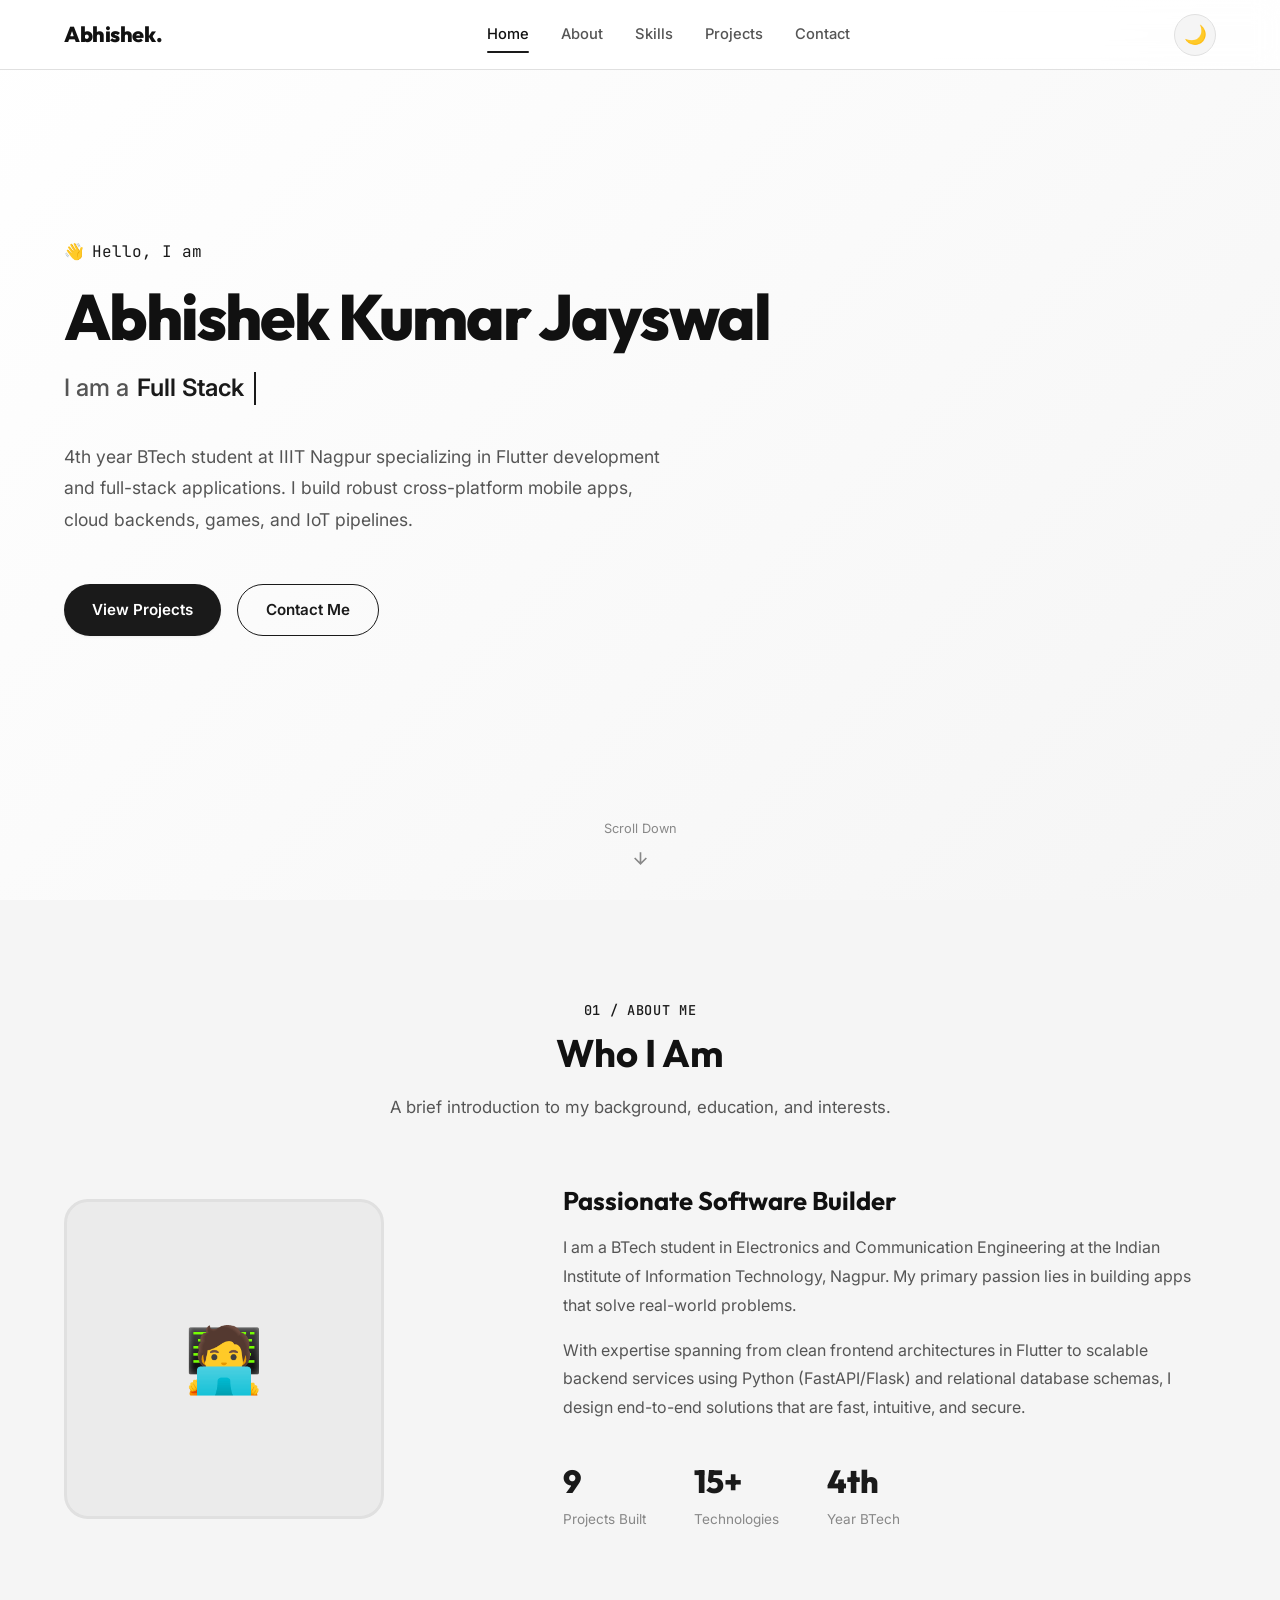
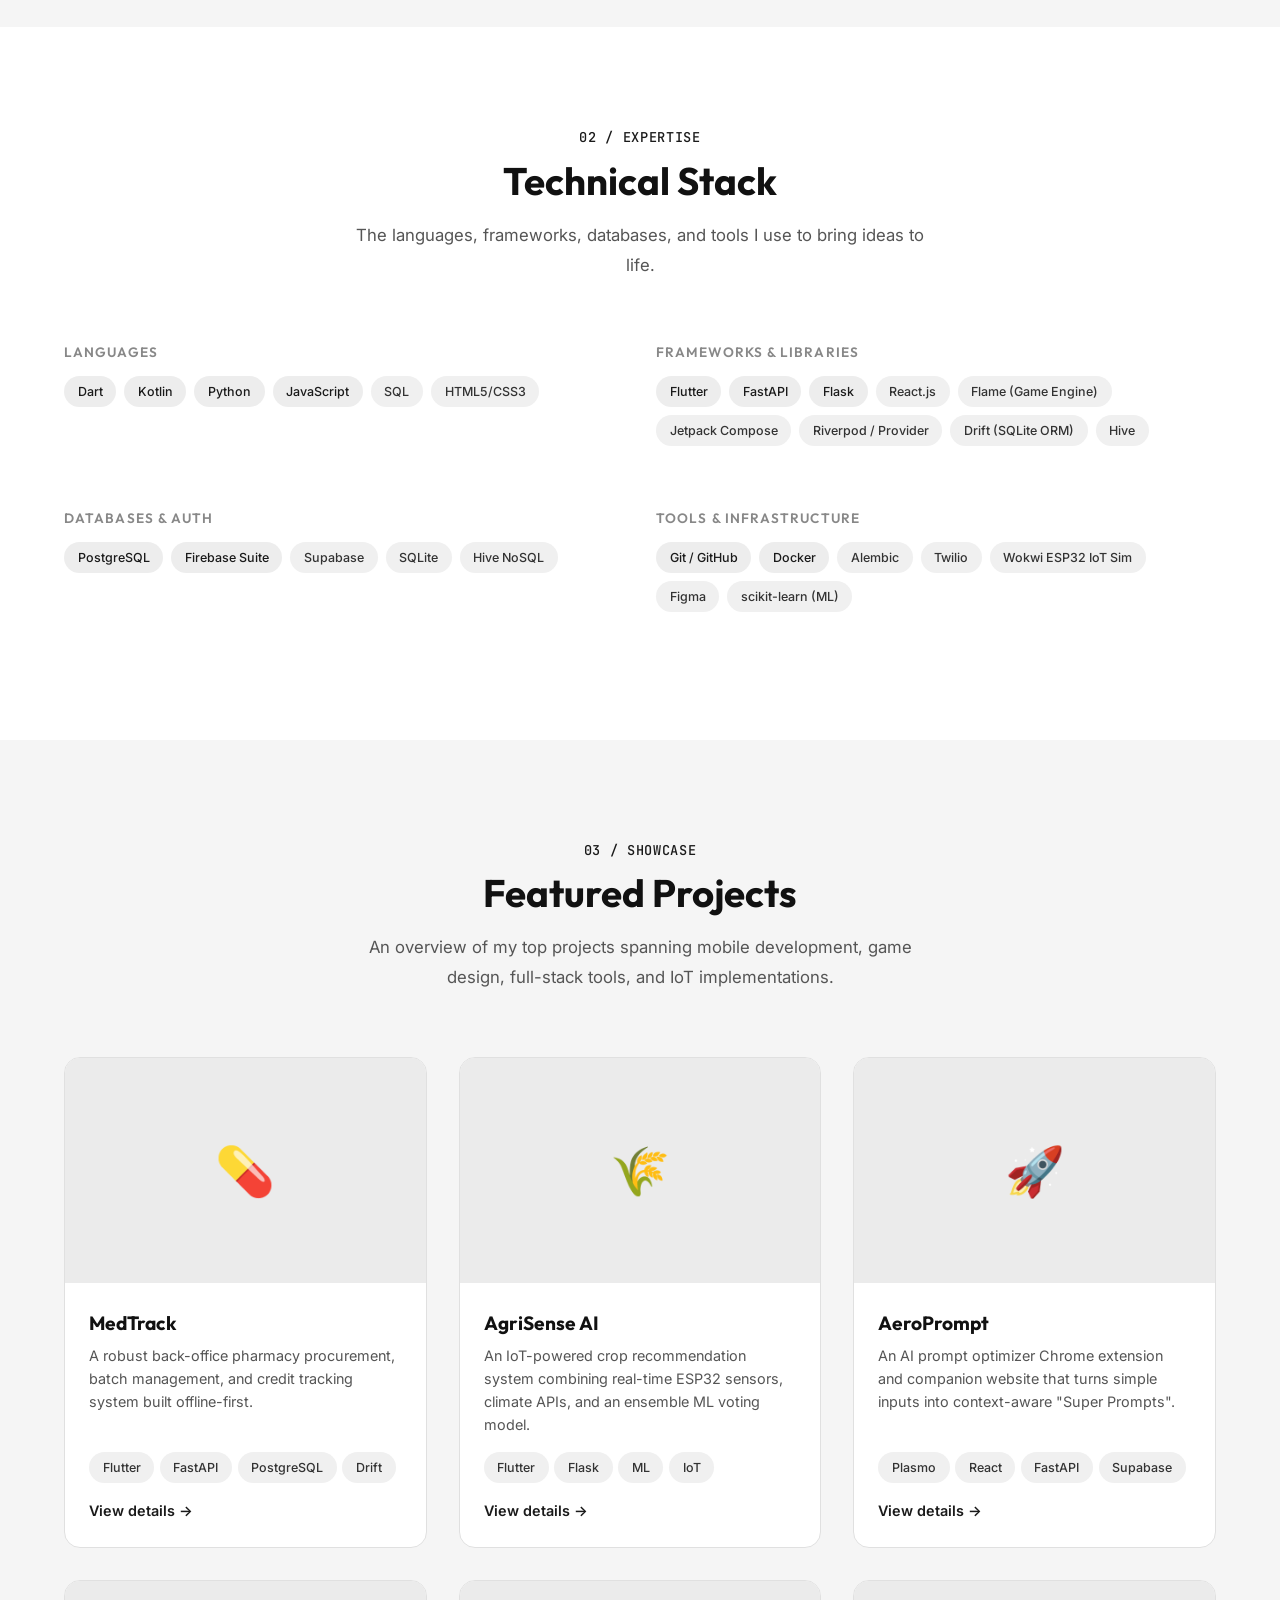
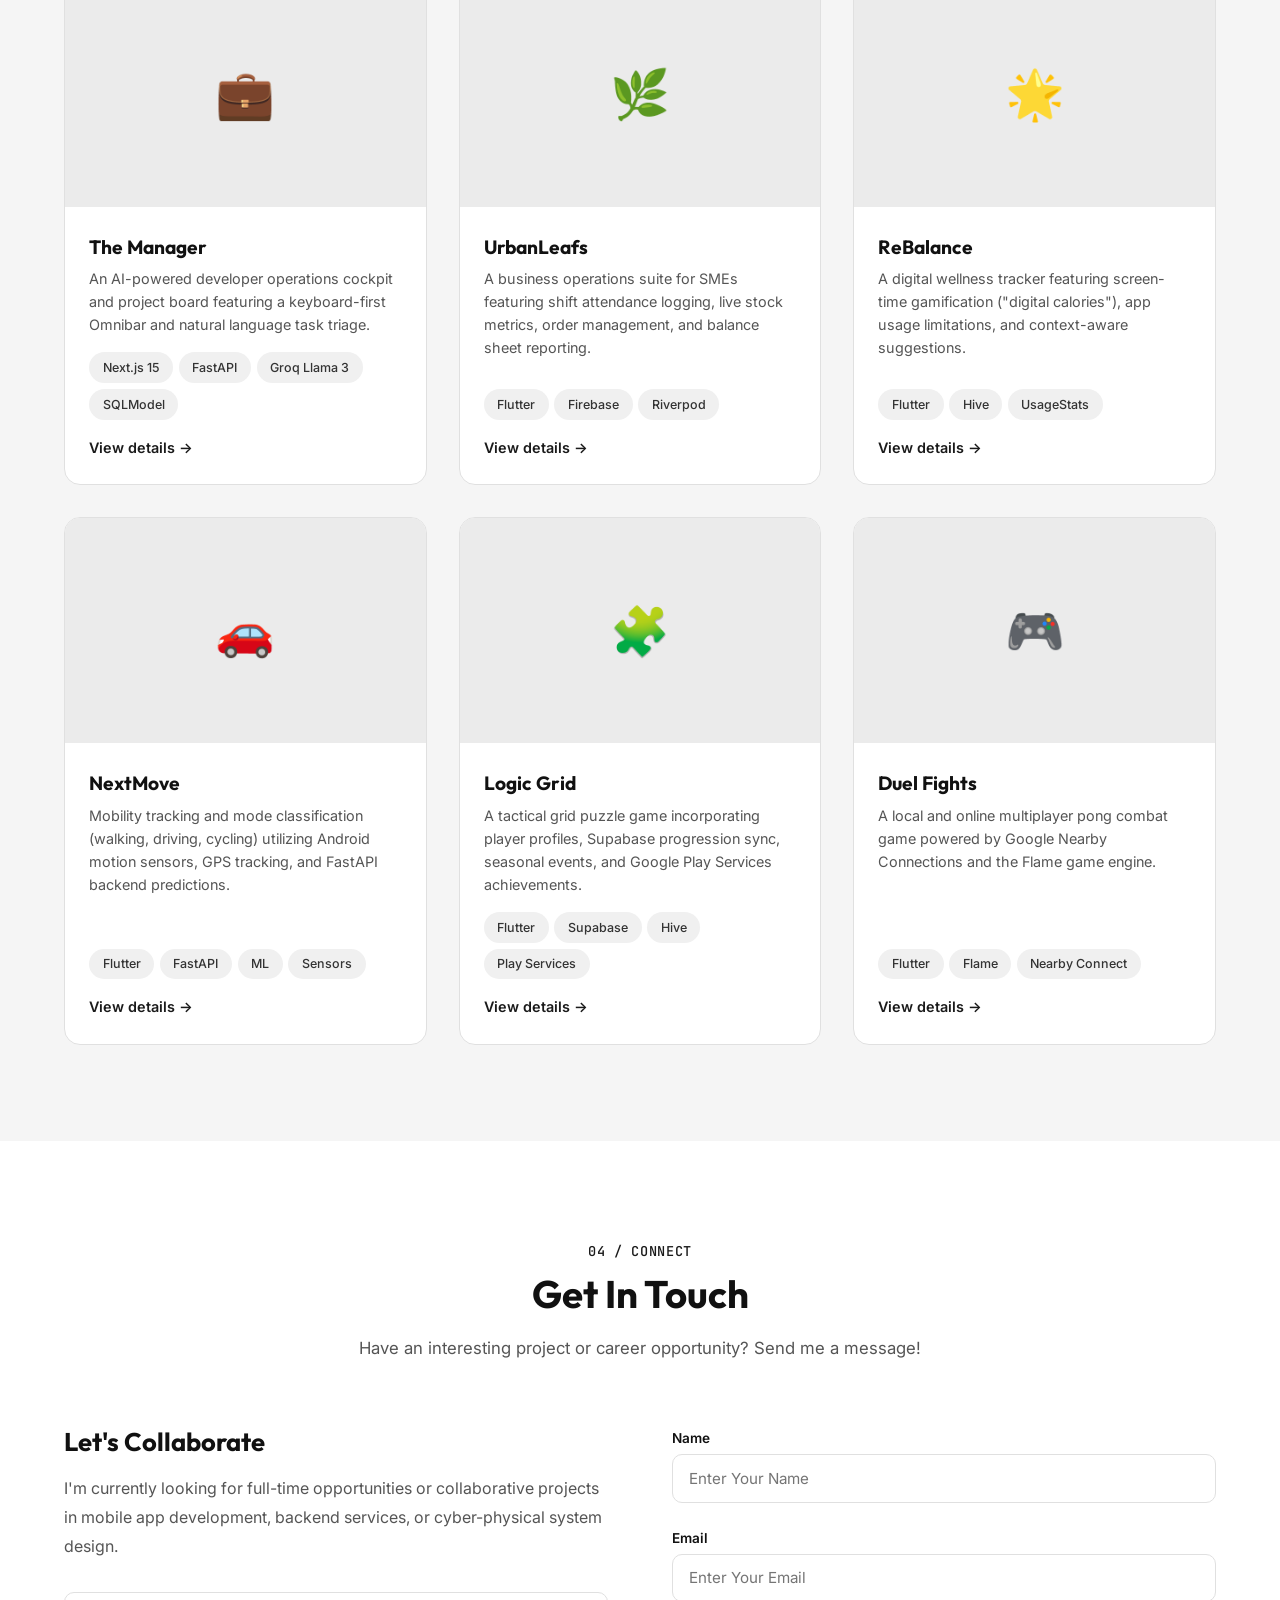
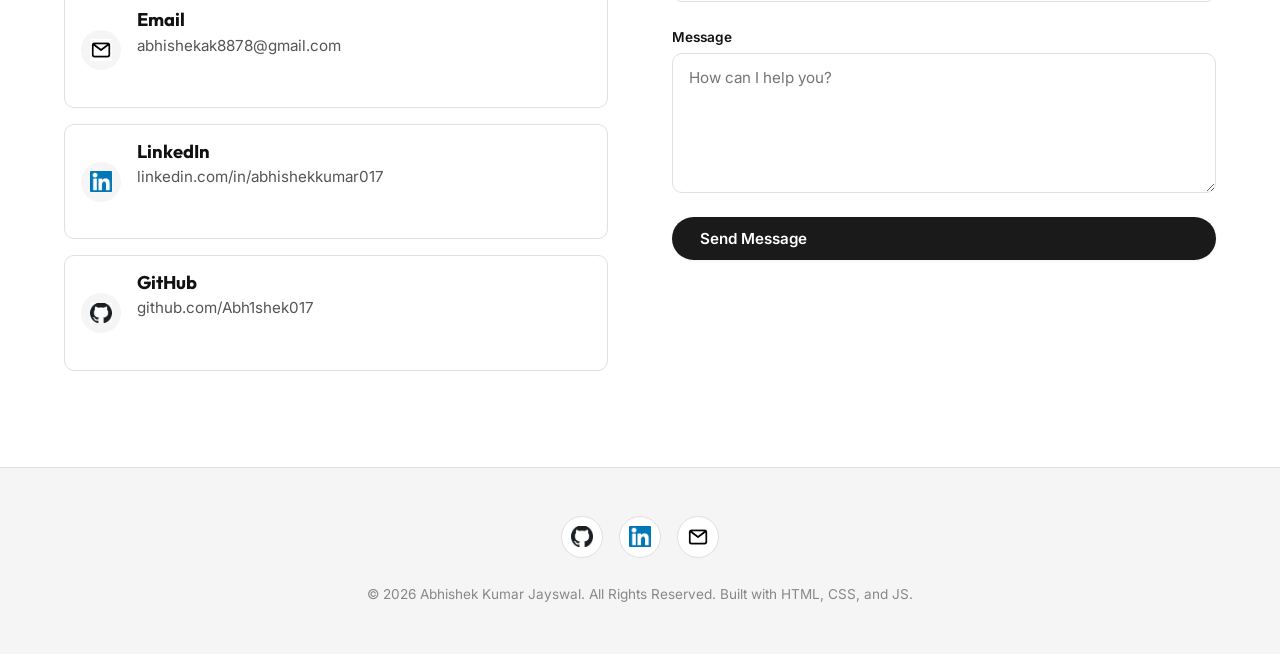
==== commit cbf7a37d: "feat: integrate AeroPrompt and The Manager, fix link layouts, correct logos, and optimize scroll rev" ====
--- a/index.html
+++ b/index.html
@@ -107,7 +107,7 @@
           </p>
           <div class="about__stats">
             <div class="about__stat-item">
-              <div class="about__stat-num">7</div>
+              <div class="about__stat-num">9</div>
               <div class="about__stat-label">Projects Built</div>
             </div>
             <div class="about__stat-item">
@@ -234,7 +234,39 @@
           </div>
         </a>
 
-        <!-- Project 3: UrbanLeafs -->
+        <!-- Project 3: Aeroprompt -->
+        <a href="projects/aeroprompt.html" class="project-card">
+          <div class="project-card__image">🚀</div>
+          <div class="project-card__body">
+            <div class="project-card__name">AeroPrompt</div>
+            <p class="project-card__desc">An AI prompt optimizer Chrome extension and companion website that turns simple inputs into context-aware "Super Prompts".</p>
+            <div class="project-card__tags">
+              <span class="badge">Plasmo</span>
+              <span class="badge">React</span>
+              <span class="badge">FastAPI</span>
+              <span class="badge">Supabase</span>
+            </div>
+            <span class="project-card__link">View details <span>→</span></span>
+          </div>
+        </a>
+
+        <!-- Project 4: The Manager -->
+        <a href="projects/manager.html" class="project-card">
+          <div class="project-card__image">💼</div>
+          <div class="project-card__body">
+            <div class="project-card__name">The Manager</div>
+            <p class="project-card__desc">An AI-powered developer operations cockpit and project board featuring a keyboard-first Omnibar and natural language task triage.</p>
+            <div class="project-card__tags">
+              <span class="badge">Next.js 15</span>
+              <span class="badge">FastAPI</span>
+              <span class="badge">Groq Llama 3</span>
+              <span class="badge">SQLModel</span>
+            </div>
+            <span class="project-card__link">View details <span>→</span></span>
+          </div>
+        </a>
+
+        <!-- Project 5: UrbanLeafs -->
         <a href="projects/urbanleafs.html" class="project-card">
           <div class="project-card__image">🌿</div>
           <div class="project-card__body">
@@ -249,7 +281,7 @@
           </div>
         </a>
 
-        <!-- Project 4: ReBalance -->
+        <!-- Project 6: ReBalance -->
         <a href="projects/rebalance.html" class="project-card">
           <div class="project-card__image">🌟</div>
           <div class="project-card__body">
@@ -264,7 +296,7 @@
           </div>
         </a>
 
-        <!-- Project 5: NextMove -->
+        <!-- Project 7: NextMove -->
         <a href="projects/nextmove.html" class="project-card">
           <div class="project-card__image">🚗</div>
           <div class="project-card__body">
@@ -280,7 +312,7 @@
           </div>
         </a>
 
-        <!-- Project 6: Logic Grid -->
+        <!-- Project 8: Logic Grid -->
         <a href="projects/logic-grid.html" class="project-card">
           <div class="project-card__image">🧩</div>
           <div class="project-card__body">
@@ -296,7 +328,7 @@
           </div>
         </a>
 
-        <!-- Project 7: Duel Fights -->
+        <!-- Project 9: Duel Fights -->
         <a href="projects/duel-fights.html" class="project-card">
           <div class="project-card__image">🎮</div>
           <div class="project-card__body">
--- a/css/components.css
+++ b/css/components.css
@@ -957,3 +957,23 @@
   filter: invert(1);
 }
 
+/* --- Project Detail Title Link --- */
+.project-detail__title-link {
+  color: inherit;
+  text-decoration: none;
+  display: inline-flex;
+  align-items: center;
+  gap: var(--space-xs);
+  transition: color var(--transition-fast);
+}
+
+.project-detail__title-link:hover {
+  color: var(--accent);
+}
+
+.project-detail__title-link span {
+  font-size: 0.75em;
+  opacity: 0.6;
+}
+
+
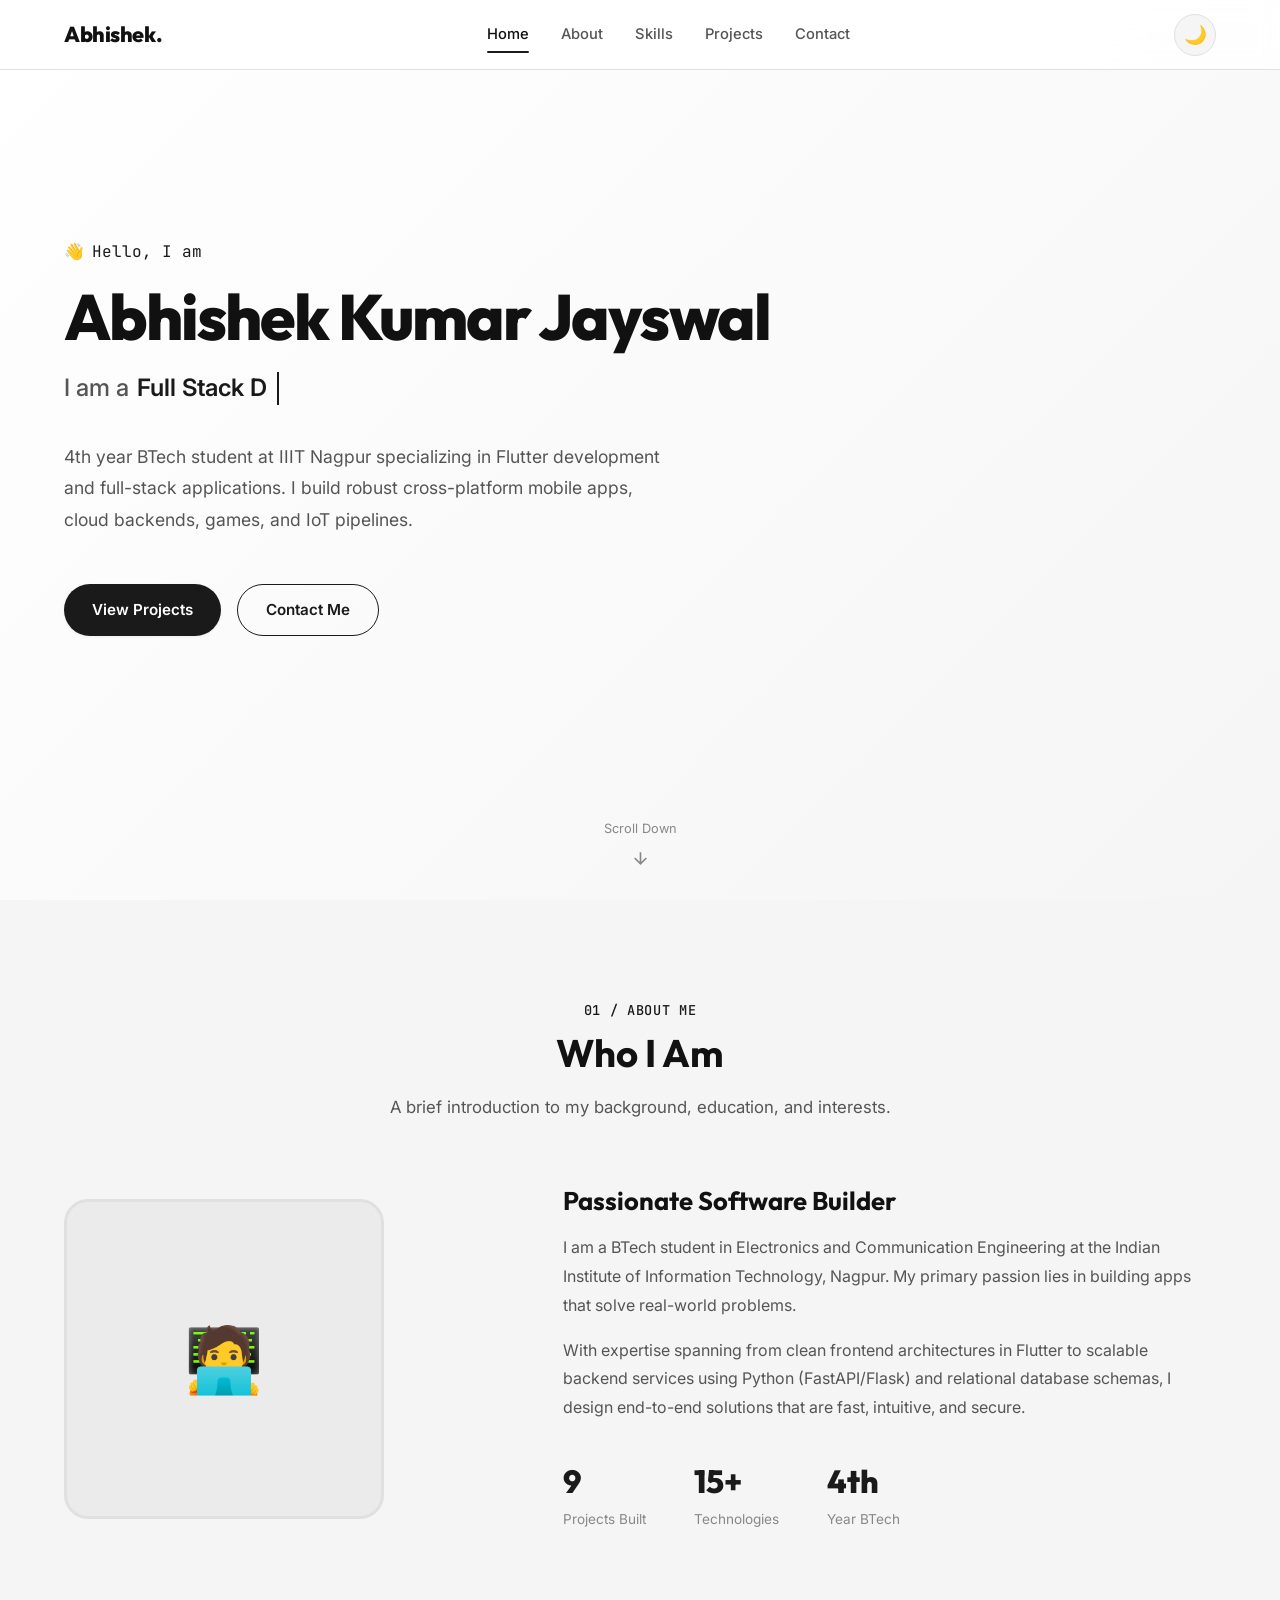
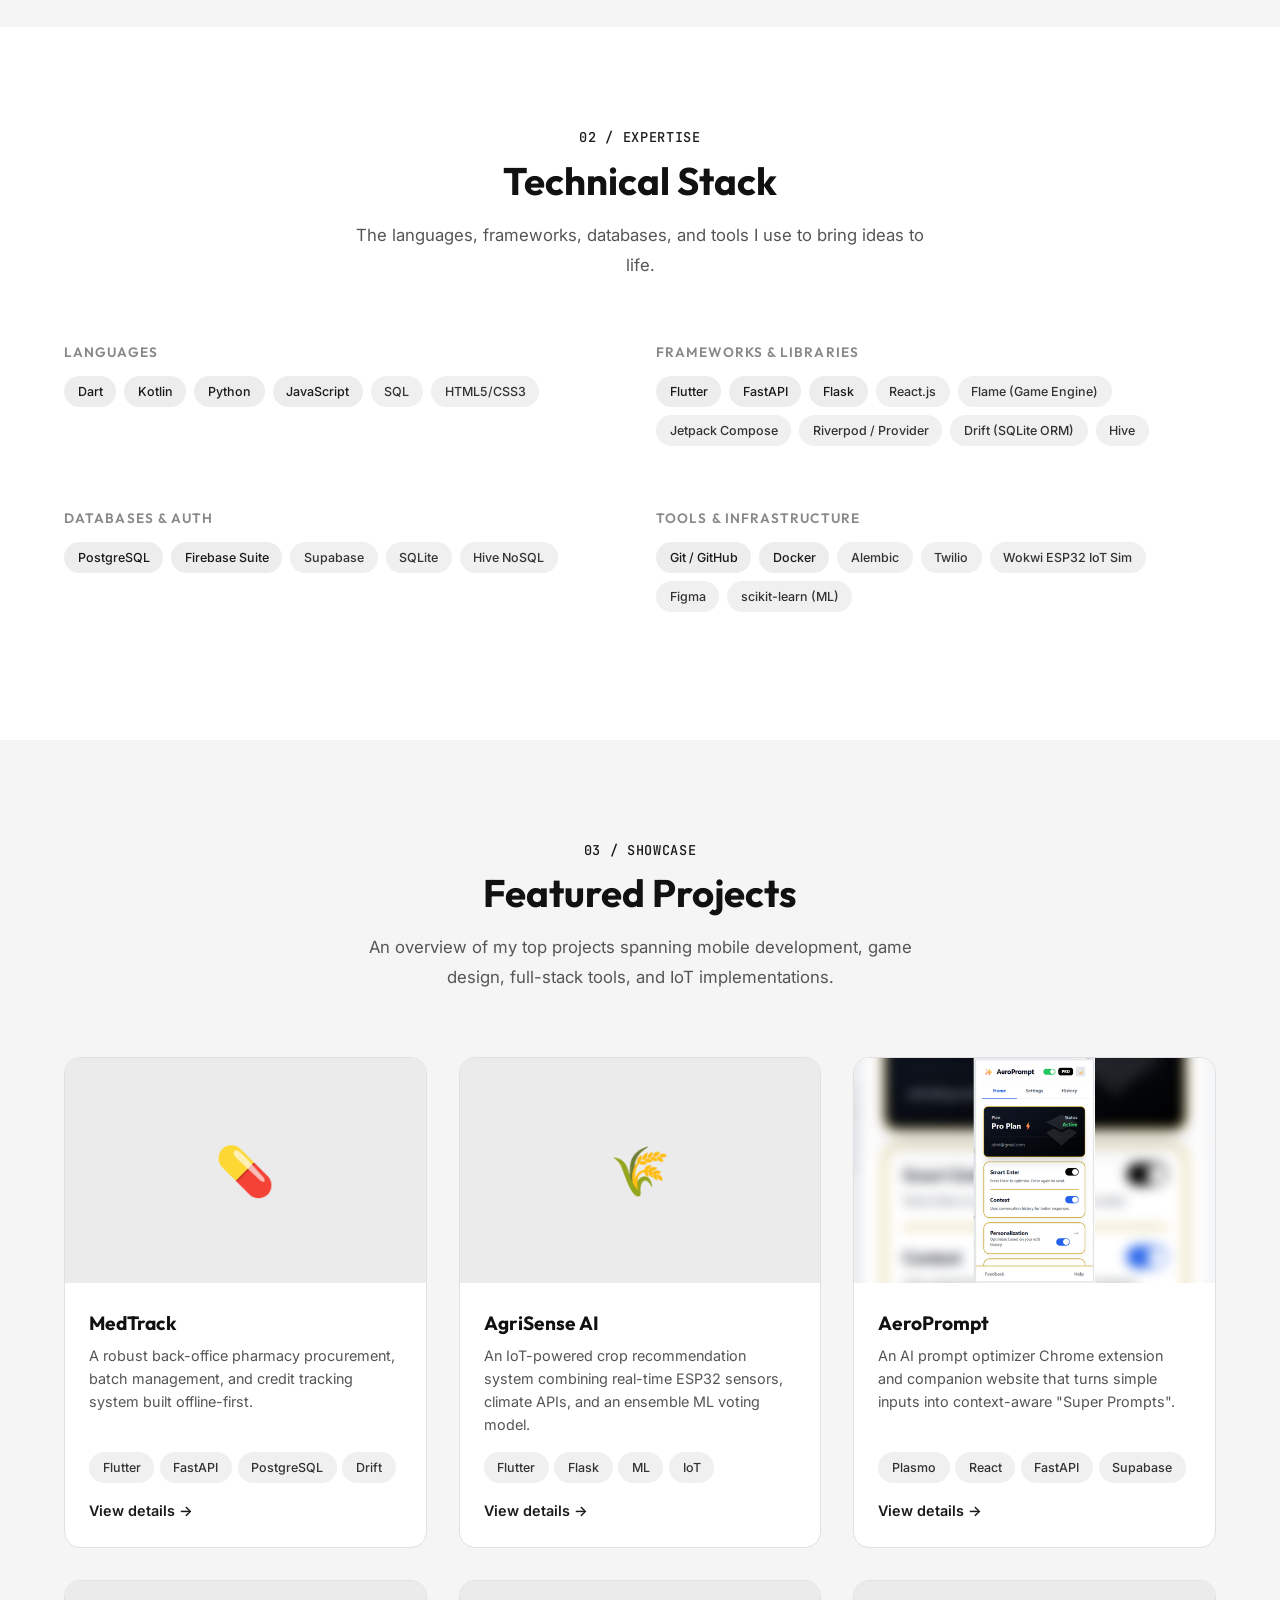
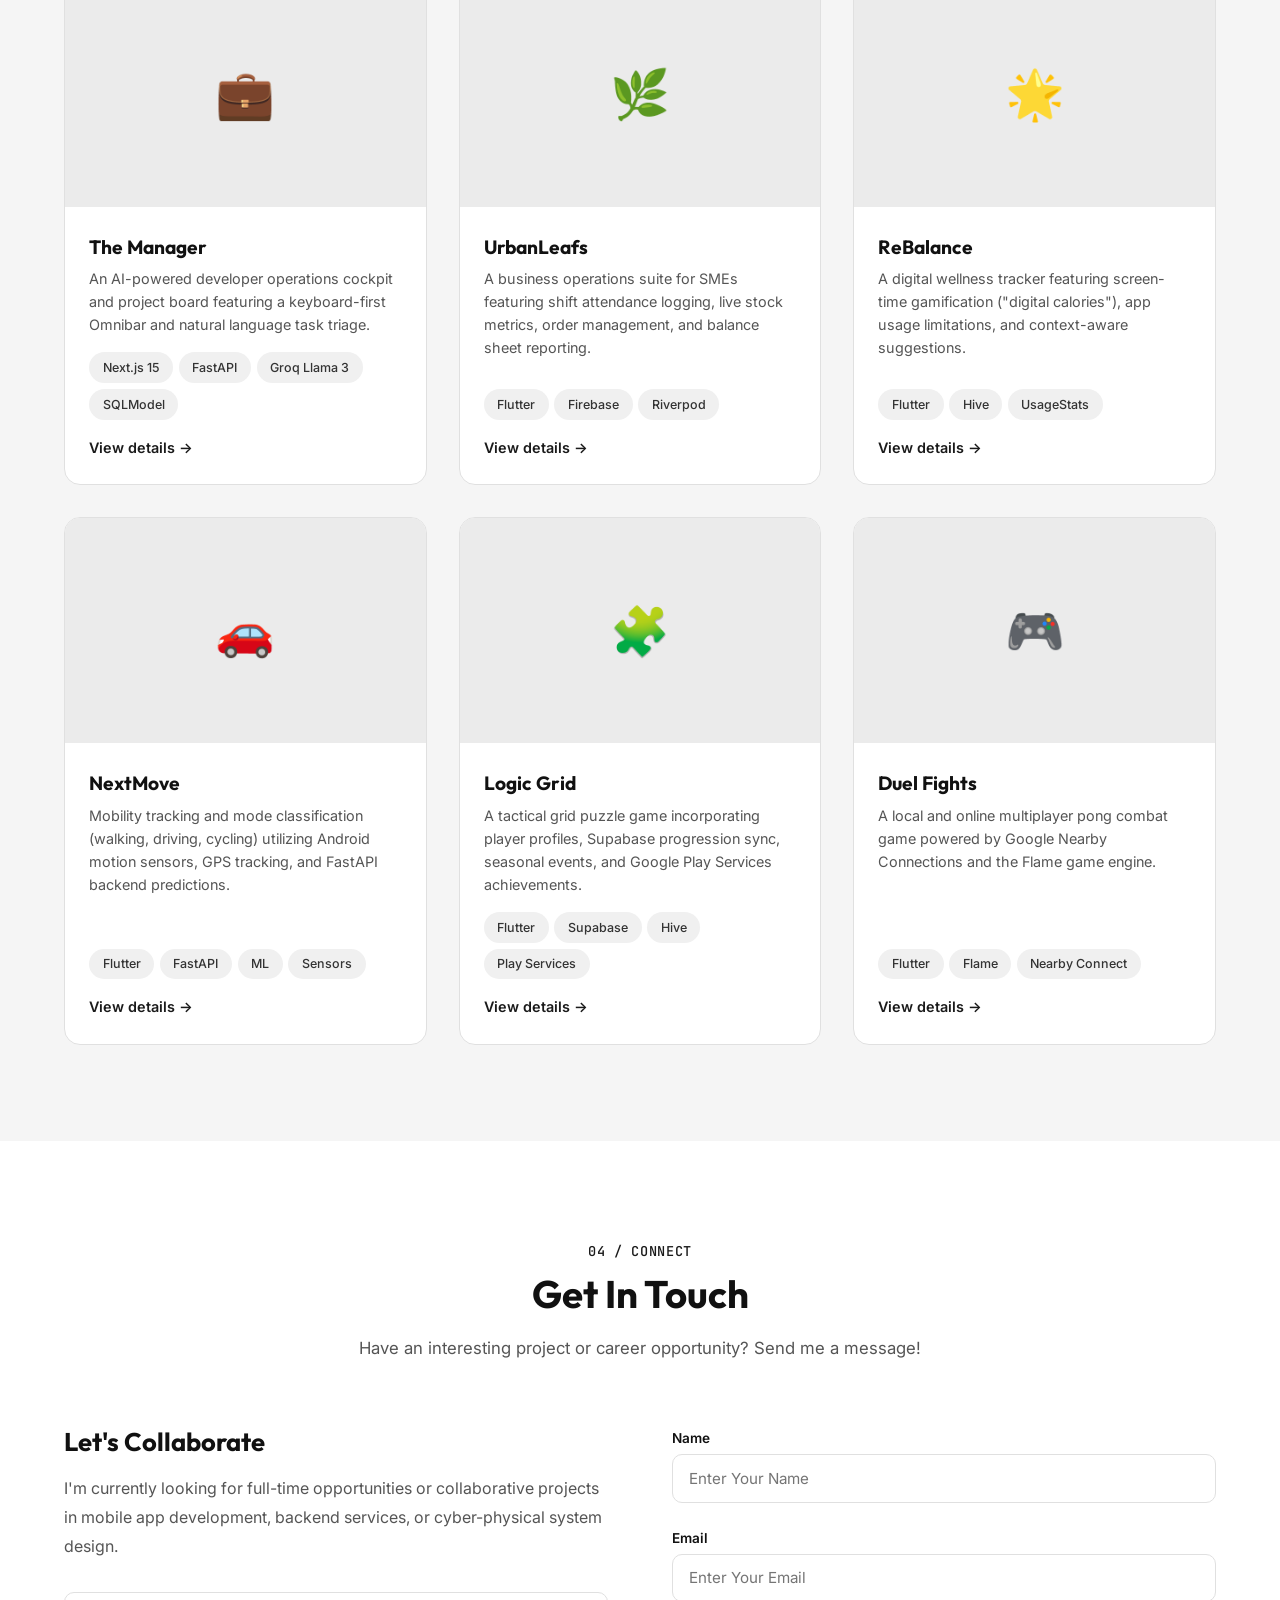
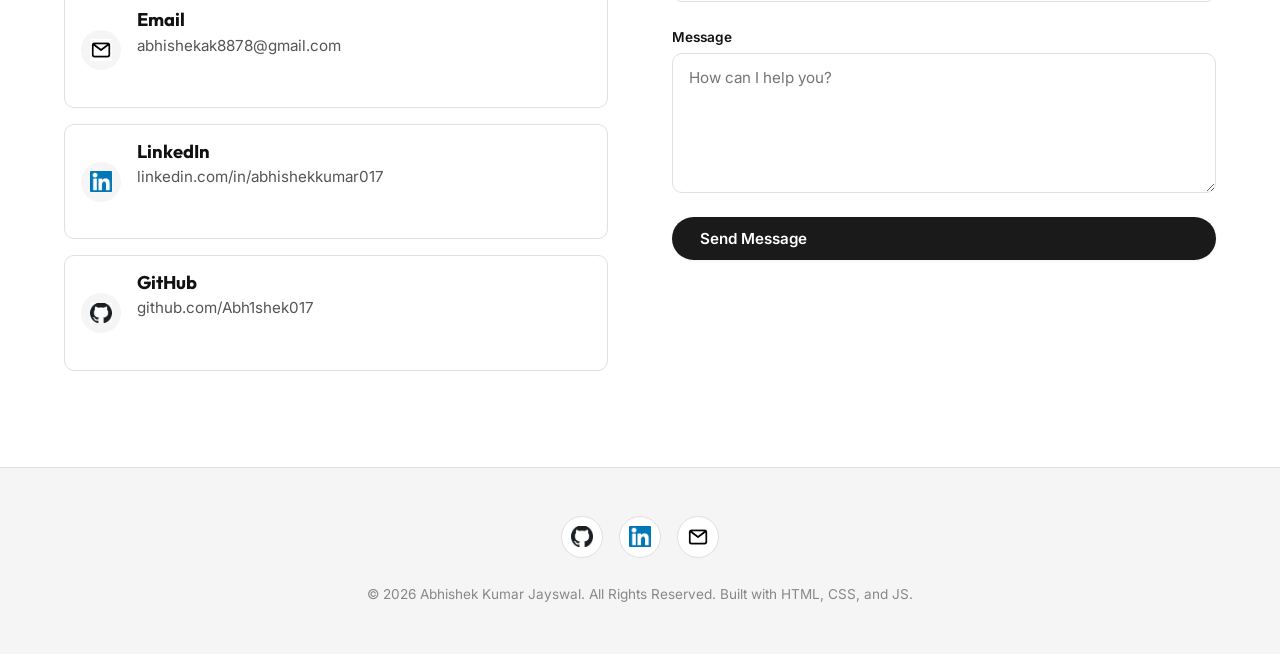
==== commit 697f6bb6: "Added images for aeroprompt project" ====
--- a/index.html
+++ b/index.html
@@ -236,7 +236,9 @@
 
         <!-- Project 3: Aeroprompt -->
         <a href="projects/aeroprompt.html" class="project-card">
-          <div class="project-card__image">🚀</div>
+          <div class="project-card__image">
+            <img src="assets/aeroprompt/Screenshot_2026-01-03_232355_with_bgc.png" alt="AeroPrompt Dashboard & Prompt History">
+          </div>
           <div class="project-card__body">
             <div class="project-card__name">AeroPrompt</div>
             <p class="project-card__desc">An AI prompt optimizer Chrome extension and companion website that turns simple inputs into context-aware "Super Prompts".</p>
--- a/css/components.css
+++ b/css/components.css
@@ -976,4 +976,20 @@
   opacity: 0.6;
 }
 
-
+/* --- AeroPrompt Custom Styles --- */
+.gallery--landscape .gallery__item img {
+  aspect-ratio: 16 / 10;
+}
+
+.project-detail__logo-img {
+  width: 4.5rem;
+  height: 4.5rem;
+  border-radius: var(--border-radius-full);
+  object-fit: cover;
+  border: 1.5px solid var(--border);
+  margin-bottom: var(--space-md);
+  display: block;
+}
+
+
+
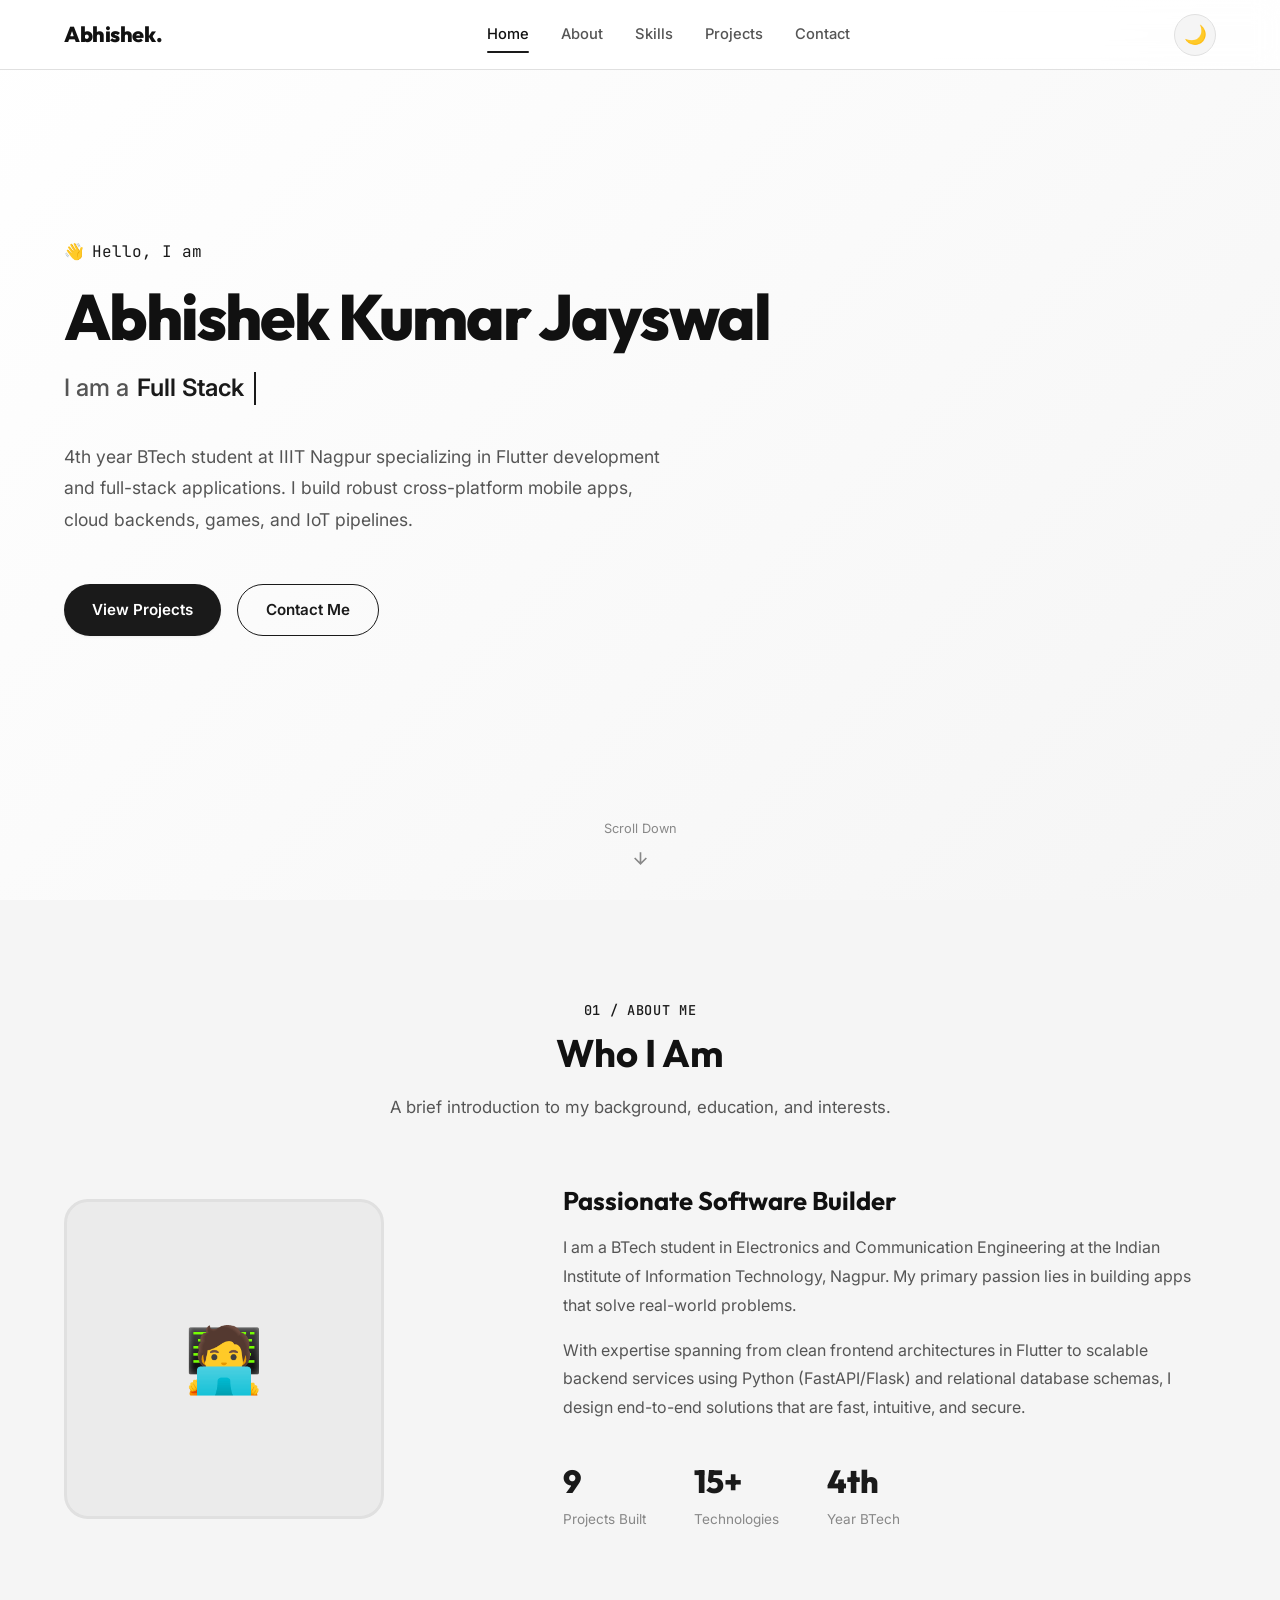
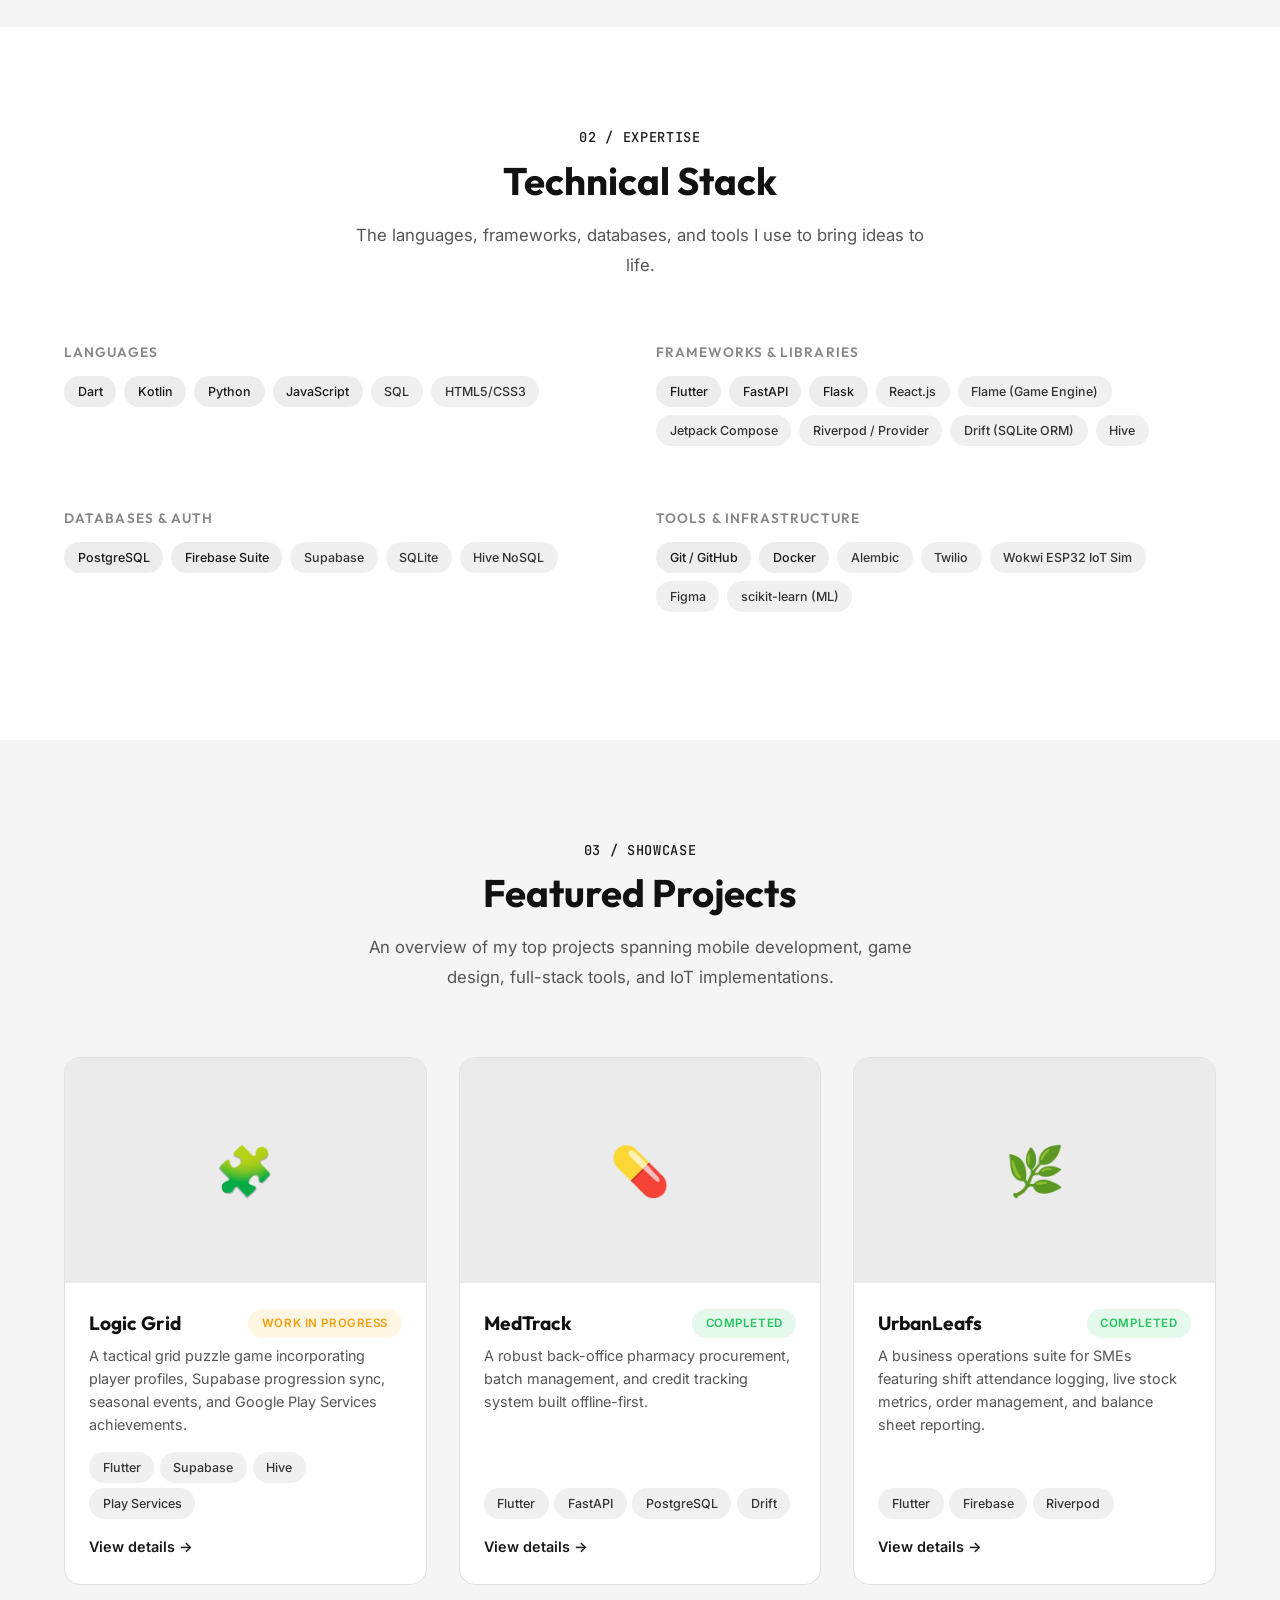
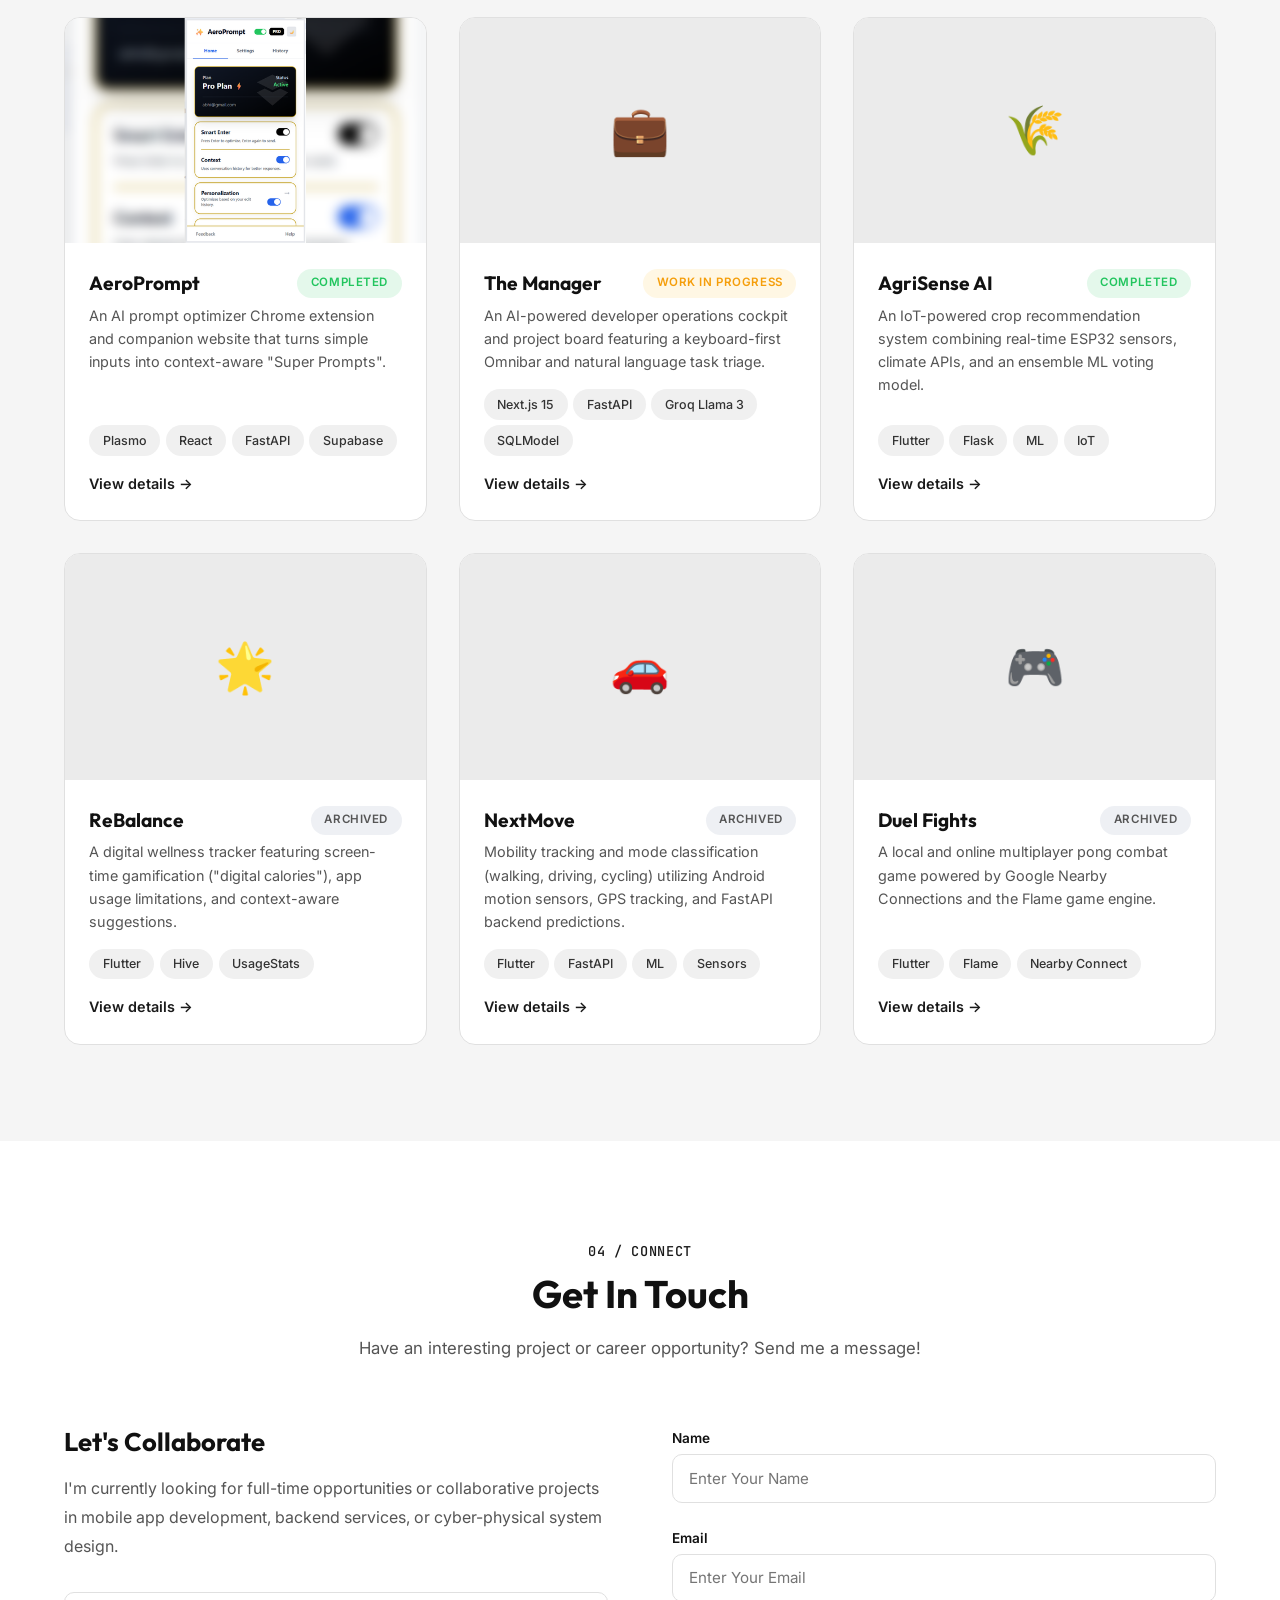
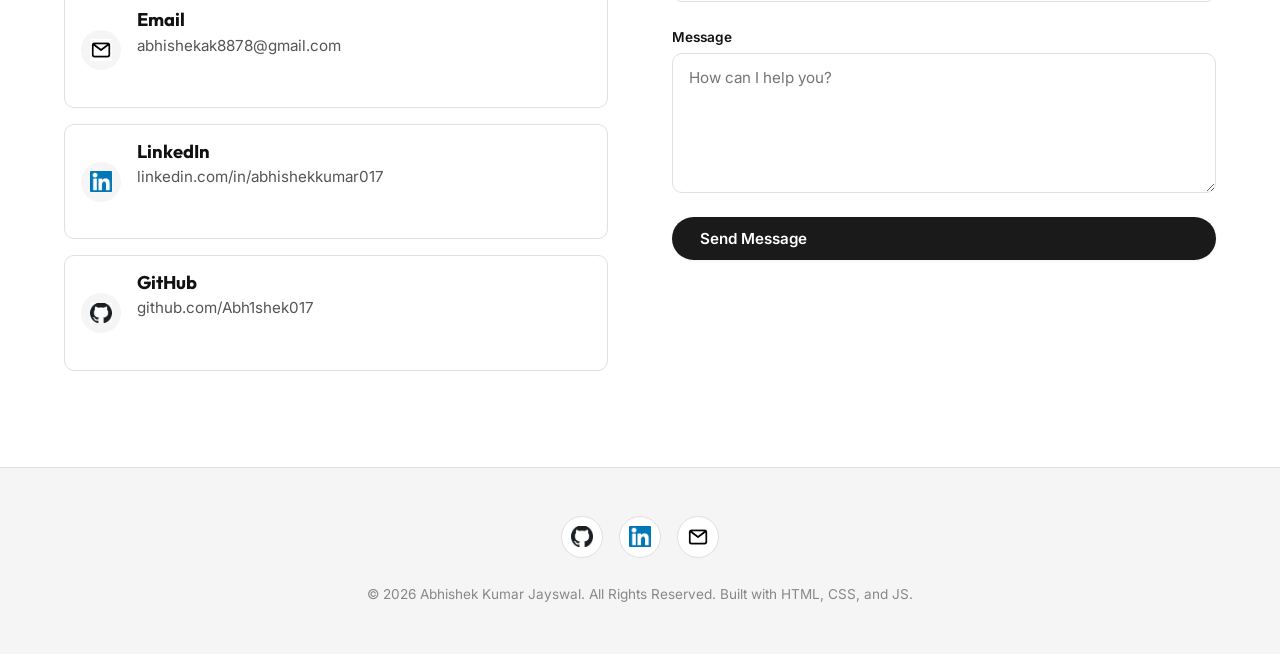
==== commit 634327ec: "Fixed some issue and improved it" ====
--- a/index.html
+++ b/index.html
@@ -202,11 +202,33 @@
       </div>
 
       <div class="grid grid--3">
-        <!-- Project 1: MedTrack -->
+        <!-- Project 1: Logic Grid -->
+        <a href="projects/logic-grid.html" class="project-card">
+          <div class="project-card__image">🧩</div>
+          <div class="project-card__body">
+            <div class="project-card__header">
+              <div class="project-card__name">Logic Grid</div>
+              <span class="badge badge--status badge--in-progress">Work in Progress</span>
+            </div>
+            <p class="project-card__desc">A tactical grid puzzle game incorporating player profiles, Supabase progression sync, seasonal events, and Google Play Services achievements.</p>
+            <div class="project-card__tags">
+              <span class="badge">Flutter</span>
+              <span class="badge">Supabase</span>
+              <span class="badge">Hive</span>
+              <span class="badge">Play Services</span>
+            </div>
+            <span class="project-card__link">View details <span>→</span></span>
+          </div>
+        </a>
+
+        <!-- Project 2: MedTrack -->
         <a href="projects/medtrack.html" class="project-card">
           <div class="project-card__image">💊</div>
           <div class="project-card__body">
-            <div class="project-card__name">MedTrack</div>
+            <div class="project-card__header">
+              <div class="project-card__name">MedTrack</div>
+              <span class="badge badge--status badge--completed">Completed</span>
+            </div>
             <p class="project-card__desc">A robust back-office pharmacy procurement, batch management, and credit tracking system built offline-first.</p>
             <div class="project-card__tags">
               <span class="badge">Flutter</span>
@@ -218,29 +240,34 @@
           </div>
         </a>
 
-        <!-- Project 2: AgriSense AI -->
-        <a href="projects/agrisense.html" class="project-card">
-          <div class="project-card__image">🌾</div>
-          <div class="project-card__body">
-            <div class="project-card__name">AgriSense AI</div>
-            <p class="project-card__desc">An IoT-powered crop recommendation system combining real-time ESP32 sensors, climate APIs, and an ensemble ML voting model.</p>
-            <div class="project-card__tags">
-              <span class="badge">Flutter</span>
-              <span class="badge">Flask</span>
-              <span class="badge">ML</span>
-              <span class="badge">IoT</span>
-            </div>
-            <span class="project-card__link">View details <span>→</span></span>
-          </div>
-        </a>
-
-        <!-- Project 3: Aeroprompt -->
+        <!-- Project 3: UrbanLeafs -->
+        <a href="projects/urbanleafs.html" class="project-card">
+          <div class="project-card__image">🌿</div>
+          <div class="project-card__body">
+            <div class="project-card__header">
+              <div class="project-card__name">UrbanLeafs</div>
+              <span class="badge badge--status badge--completed">Completed</span>
+            </div>
+            <p class="project-card__desc">A business operations suite for SMEs featuring shift attendance logging, live stock metrics, order management, and balance sheet reporting.</p>
+            <div class="project-card__tags">
+              <span class="badge">Flutter</span>
+              <span class="badge">Firebase</span>
+              <span class="badge">Riverpod</span>
+            </div>
+            <span class="project-card__link">View details <span>→</span></span>
+          </div>
+        </a>
+
+        <!-- Project 4: AeroPrompt -->
         <a href="projects/aeroprompt.html" class="project-card">
           <div class="project-card__image">
             <img src="assets/aeroprompt/Screenshot_2026-01-03_232355_with_bgc.png" alt="AeroPrompt Dashboard & Prompt History">
           </div>
           <div class="project-card__body">
-            <div class="project-card__name">AeroPrompt</div>
+            <div class="project-card__header">
+              <div class="project-card__name">AeroPrompt</div>
+              <span class="badge badge--status badge--completed">Completed</span>
+            </div>
             <p class="project-card__desc">An AI prompt optimizer Chrome extension and companion website that turns simple inputs into context-aware "Super Prompts".</p>
             <div class="project-card__tags">
               <span class="badge">Plasmo</span>
@@ -252,11 +279,14 @@
           </div>
         </a>
 
-        <!-- Project 4: The Manager -->
+        <!-- Project 5: The Manager -->
         <a href="projects/manager.html" class="project-card">
           <div class="project-card__image">💼</div>
           <div class="project-card__body">
-            <div class="project-card__name">The Manager</div>
+            <div class="project-card__header">
+              <div class="project-card__name">The Manager</div>
+              <span class="badge badge--status badge--in-progress">Work in Progress</span>
+            </div>
             <p class="project-card__desc">An AI-powered developer operations cockpit and project board featuring a keyboard-first Omnibar and natural language task triage.</p>
             <div class="project-card__tags">
               <span class="badge">Next.js 15</span>
@@ -268,26 +298,33 @@
           </div>
         </a>
 
-        <!-- Project 5: UrbanLeafs -->
-        <a href="projects/urbanleafs.html" class="project-card">
-          <div class="project-card__image">🌿</div>
-          <div class="project-card__body">
-            <div class="project-card__name">UrbanLeafs</div>
-            <p class="project-card__desc">A business operations suite for SMEs featuring shift attendance logging, live stock metrics, order management, and balance sheet reporting.</p>
-            <div class="project-card__tags">
-              <span class="badge">Flutter</span>
-              <span class="badge">Firebase</span>
-              <span class="badge">Riverpod</span>
-            </div>
-            <span class="project-card__link">View details <span>→</span></span>
-          </div>
-        </a>
-
-        <!-- Project 6: ReBalance -->
+        <!-- Project 6: AgriSense AI -->
+        <a href="projects/agrisense.html" class="project-card">
+          <div class="project-card__image">🌾</div>
+          <div class="project-card__body">
+            <div class="project-card__header">
+              <div class="project-card__name">AgriSense AI</div>
+              <span class="badge badge--status badge--completed">Completed</span>
+            </div>
+            <p class="project-card__desc">An IoT-powered crop recommendation system combining real-time ESP32 sensors, climate APIs, and an ensemble ML voting model.</p>
+            <div class="project-card__tags">
+              <span class="badge">Flutter</span>
+              <span class="badge">Flask</span>
+              <span class="badge">ML</span>
+              <span class="badge">IoT</span>
+            </div>
+            <span class="project-card__link">View details <span>→</span></span>
+          </div>
+        </a>
+
+        <!-- Project 7: ReBalance -->
         <a href="projects/rebalance.html" class="project-card">
           <div class="project-card__image">🌟</div>
           <div class="project-card__body">
-            <div class="project-card__name">ReBalance</div>
+            <div class="project-card__header">
+              <div class="project-card__name">ReBalance</div>
+              <span class="badge badge--status badge--archived">Archived</span>
+            </div>
             <p class="project-card__desc">A digital wellness tracker featuring screen-time gamification ("digital calories"), app usage limitations, and context-aware suggestions.</p>
             <div class="project-card__tags">
               <span class="badge">Flutter</span>
@@ -298,11 +335,14 @@
           </div>
         </a>
 
-        <!-- Project 7: NextMove -->
+        <!-- Project 8: NextMove -->
         <a href="projects/nextmove.html" class="project-card">
           <div class="project-card__image">🚗</div>
           <div class="project-card__body">
-            <div class="project-card__name">NextMove</div>
+            <div class="project-card__header">
+              <div class="project-card__name">NextMove</div>
+              <span class="badge badge--status badge--archived">Archived</span>
+            </div>
             <p class="project-card__desc">Mobility tracking and mode classification (walking, driving, cycling) utilizing Android motion sensors, GPS tracking, and FastAPI backend predictions.</p>
             <div class="project-card__tags">
               <span class="badge">Flutter</span>
@@ -314,27 +354,14 @@
           </div>
         </a>
 
-        <!-- Project 8: Logic Grid -->
-        <a href="projects/logic-grid.html" class="project-card">
-          <div class="project-card__image">🧩</div>
-          <div class="project-card__body">
-            <div class="project-card__name">Logic Grid</div>
-            <p class="project-card__desc">A tactical grid puzzle game incorporating player profiles, Supabase progression sync, seasonal events, and Google Play Services achievements.</p>
-            <div class="project-card__tags">
-              <span class="badge">Flutter</span>
-              <span class="badge">Supabase</span>
-              <span class="badge">Hive</span>
-              <span class="badge">Play Services</span>
-            </div>
-            <span class="project-card__link">View details <span>→</span></span>
-          </div>
-        </a>
-
         <!-- Project 9: Duel Fights -->
         <a href="projects/duel-fights.html" class="project-card">
           <div class="project-card__image">🎮</div>
           <div class="project-card__body">
-            <div class="project-card__name">Duel Fights</div>
+            <div class="project-card__header">
+              <div class="project-card__name">Duel Fights</div>
+              <span class="badge badge--status badge--archived">Archived</span>
+            </div>
             <p class="project-card__desc">A local and online multiplayer pong combat game powered by Google Nearby Connections and the Flame game engine.</p>
             <div class="project-card__tags">
               <span class="badge">Flutter</span>
@@ -397,15 +424,18 @@
         </div>
 
         <div>
-          <!-- Using Formspree endpoint. Replace with your actual Formspree ID or let the user do it -->
-          <form action="https://formspree.io/f/xoqgqpqd" method="POST" class="contact-form" id="contact-form">
+          <!-- Using FormSubmit endpoint to deliver messages directly to email -->
+          <form action="https://formsubmit.co/ajax/abhishekak8878@gmail.com" method="POST" class="contact-form" id="contact-form">
+            <input type="hidden" name="_subject" value="New Portfolio Message from Contact Form">
+            <input type="hidden" name="_captcha" value="false">
+            <input type="hidden" name="_template" value="table">
             <div class="form-group">
               <label for="name">Name</label>
               <input type="text" id="name" name="name" required placeholder="Enter Your Name">
             </div>
             <div class="form-group">
               <label for="email">Email</label>
-              <input type="email" id="email" name="_replyto" required placeholder="Enter Your Email">
+              <input type="email" id="email" name="email" required placeholder="Enter Your Email">
             </div>
             <div class="form-group">
               <label for="message">Message</label>
--- a/css/styles.css
+++ b/css/styles.css
@@ -52,7 +52,7 @@
 
   /* --- Sizing --- */
   --container-max: 1200px;
-  --container-narrow: 800px;
+  --container-narrow: 1200px;
   --nav-height: 70px;
   --border-radius-sm: 6px;
   --border-radius-md: 10px;
@@ -438,6 +438,11 @@
   color: #f59e0b;
 }
 
+.badge--archived {
+  background-color: rgba(148, 163, 184, 0.16);
+  color: var(--text-secondary);
+}
+
 /* ============================================================
    SECTION HEADERS
    ============================================================ */
--- a/css/components.css
+++ b/css/components.css
@@ -426,12 +426,20 @@
   flex-direction: column;
 }
 
+.project-card__header {
+  display: flex;
+  align-items: center;
+  justify-content: space-between;
+  gap: var(--space-xs);
+  margin-bottom: var(--space-xs);
+  flex-wrap: wrap;
+}
+
 .project-card__name {
   font-family: var(--font-heading);
   font-size: 1.2rem;
   font-weight: 700;
   color: var(--text-primary);
-  margin-bottom: var(--space-xs);
 }
 
 .project-card__desc {
@@ -597,6 +605,52 @@
   color: #fff;
   font-size: 0.82rem;
   font-weight: 500;
+}
+
+/* --- Gallery View More --- */
+.gallery__item--hidden {
+  display: none !important;
+}
+
+.gallery__item--visible {
+  display: block;
+  animation: fadeInUp 0.4s cubic-bezier(0.16, 1, 0.3, 1) both;
+}
+
+.gallery__actions {
+  display: flex;
+  justify-content: center;
+  margin-top: var(--space-xl);
+}
+
+.gallery__toggle {
+  display: inline-flex;
+  align-items: center;
+  gap: var(--space-sm);
+  padding: 0.75rem 1.8rem;
+  font-size: 0.92rem;
+  font-weight: 600;
+  font-family: var(--font-body);
+  border-radius: var(--border-radius-full);
+  border: 1.5px solid var(--border);
+  background: var(--bg-secondary);
+  color: var(--text-primary);
+  box-shadow: var(--shadow-sm);
+  cursor: pointer;
+  transition: all var(--transition-base);
+}
+
+.gallery__toggle:hover {
+  border-color: var(--accent);
+  background: var(--accent-subtle);
+  color: var(--accent);
+  transform: translateY(-2px);
+  box-shadow: var(--shadow-md);
+}
+
+.gallery__toggle-icon {
+  font-size: 0.9rem;
+  transition: transform var(--transition-base);
 }
 
 /* --- Screen Breakdown Table --- */
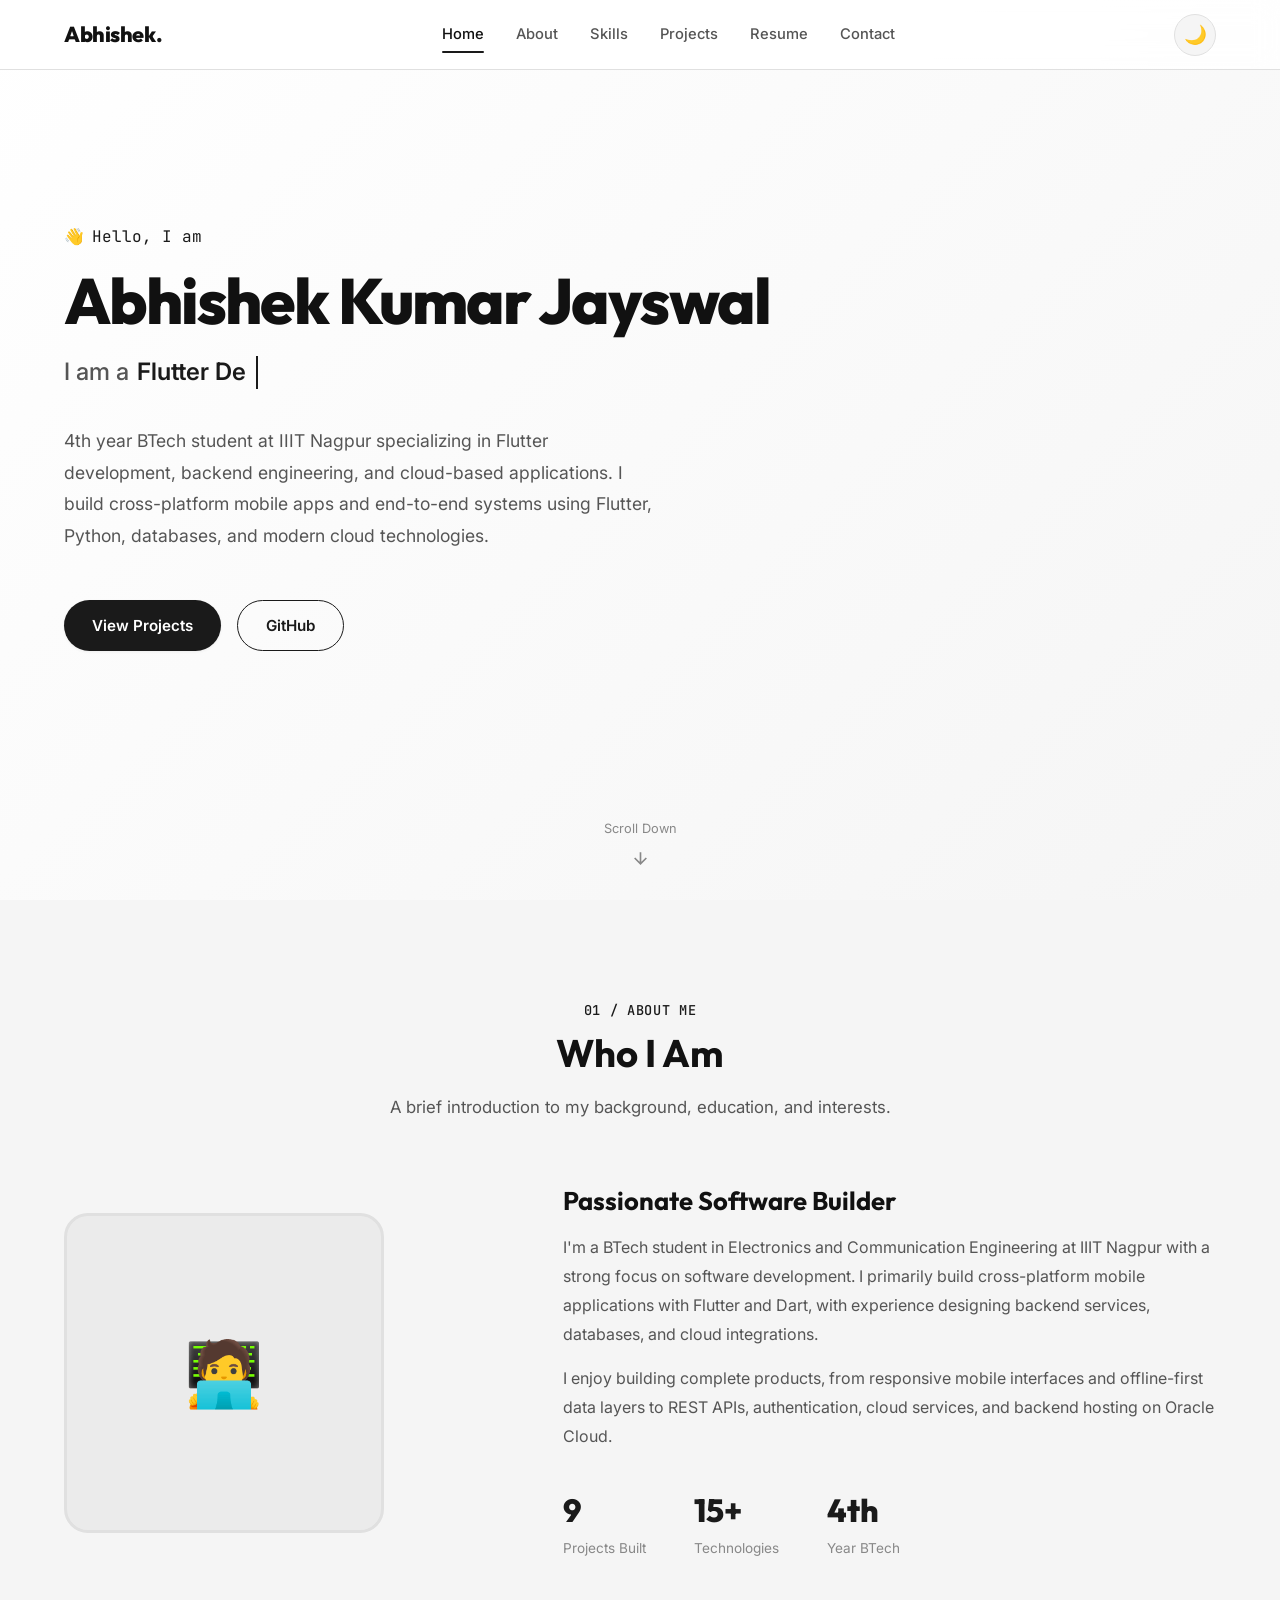
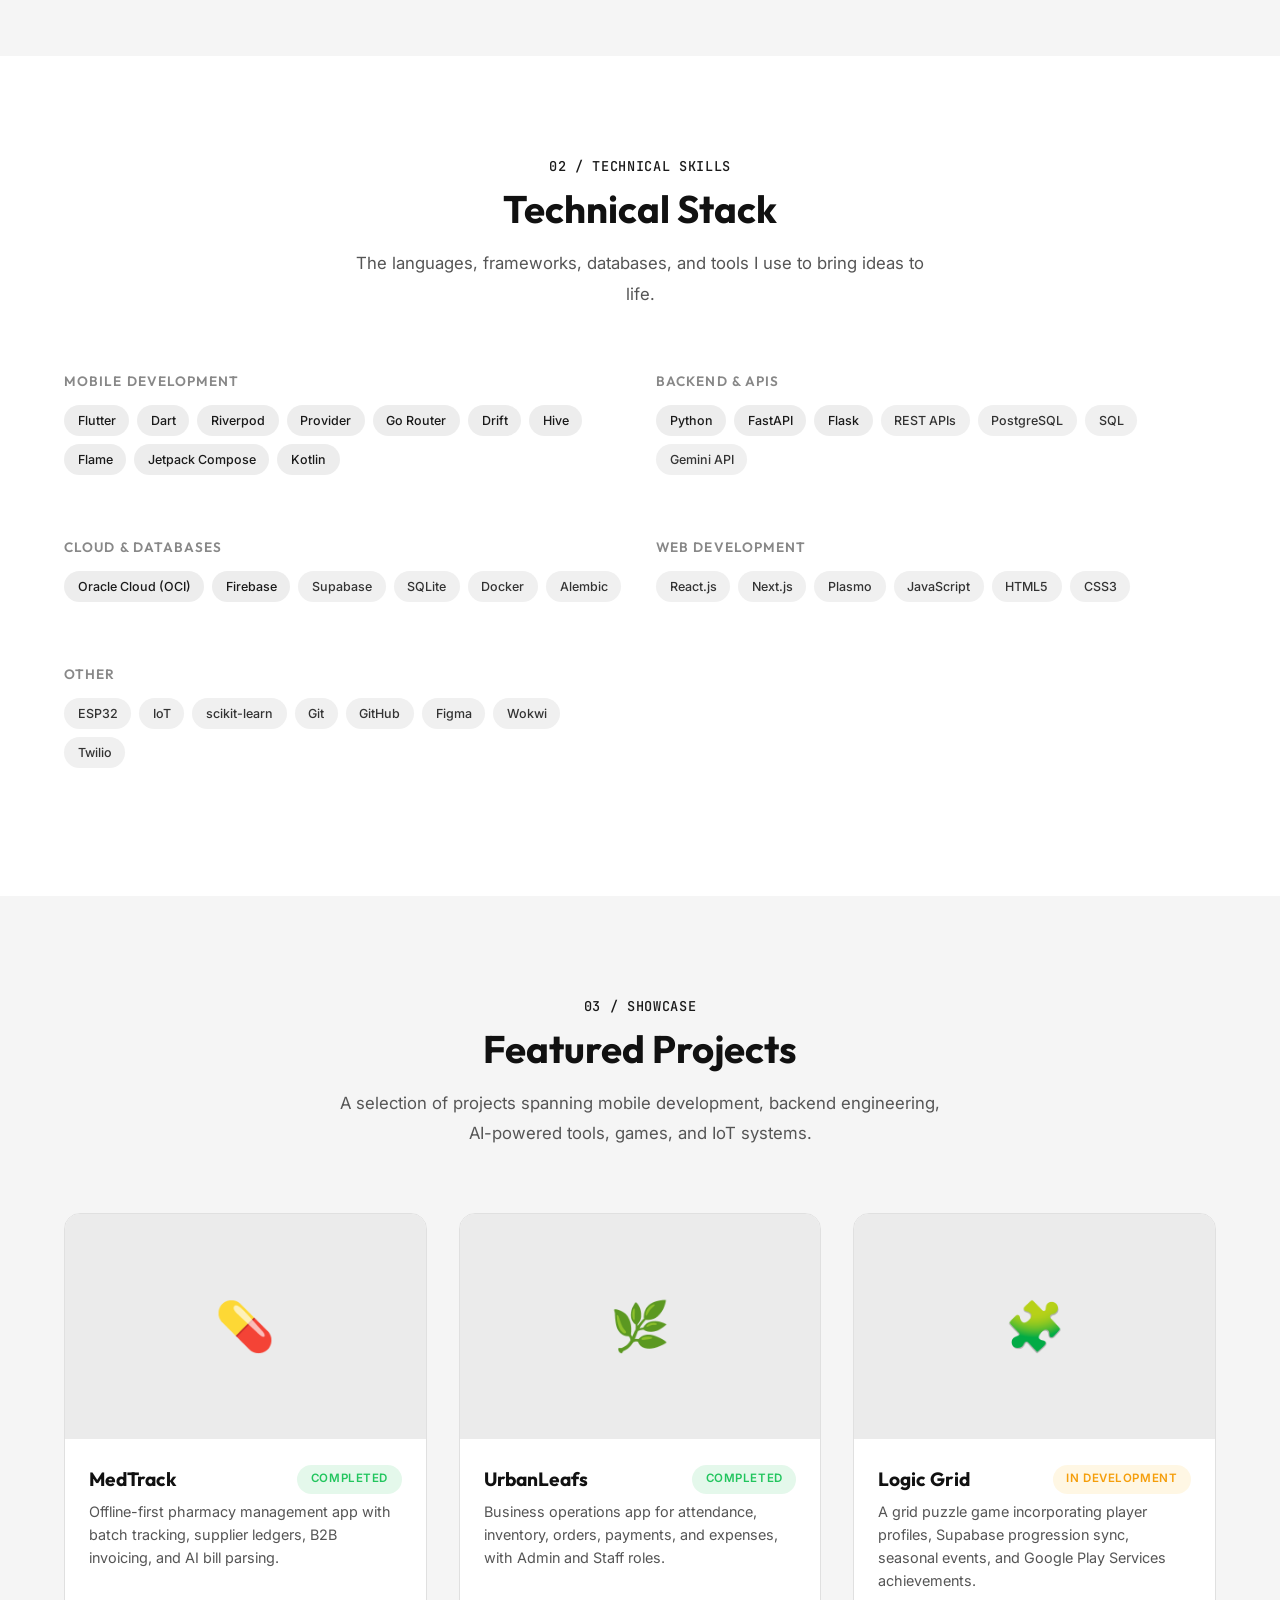
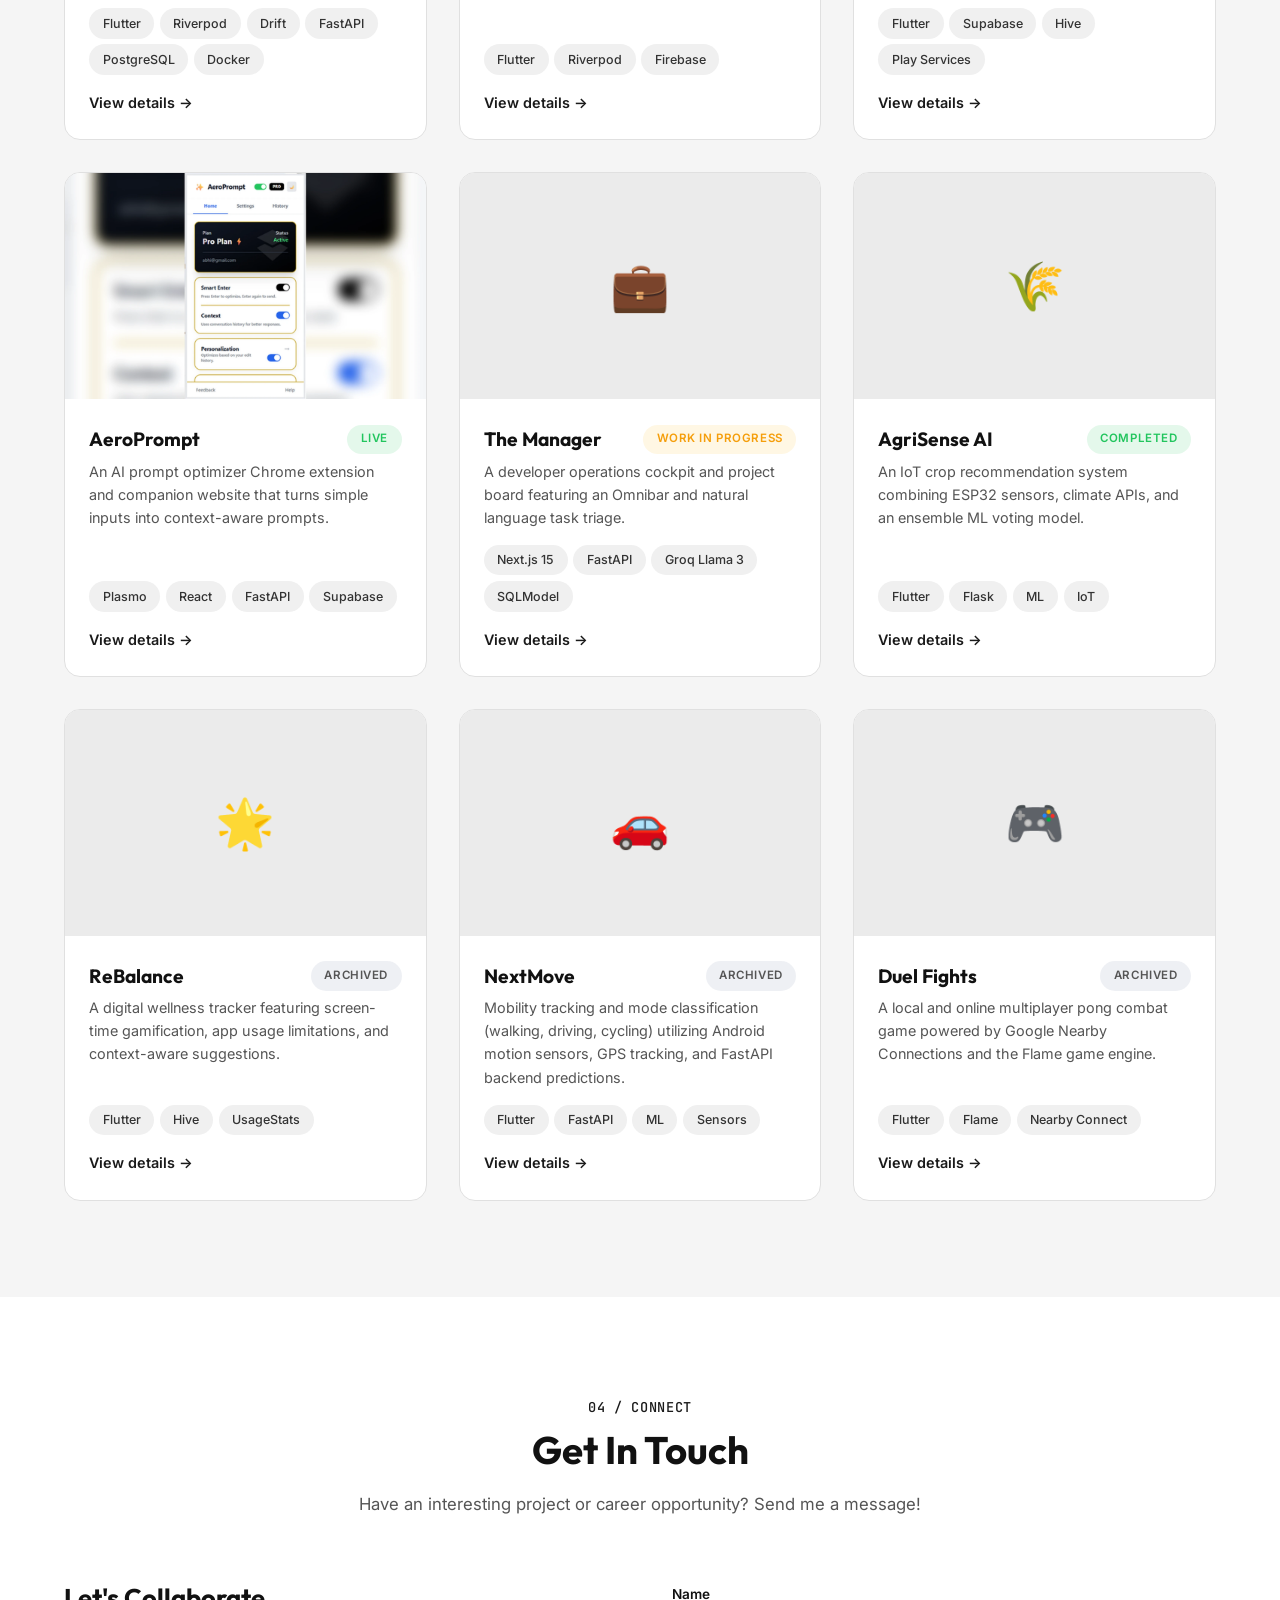
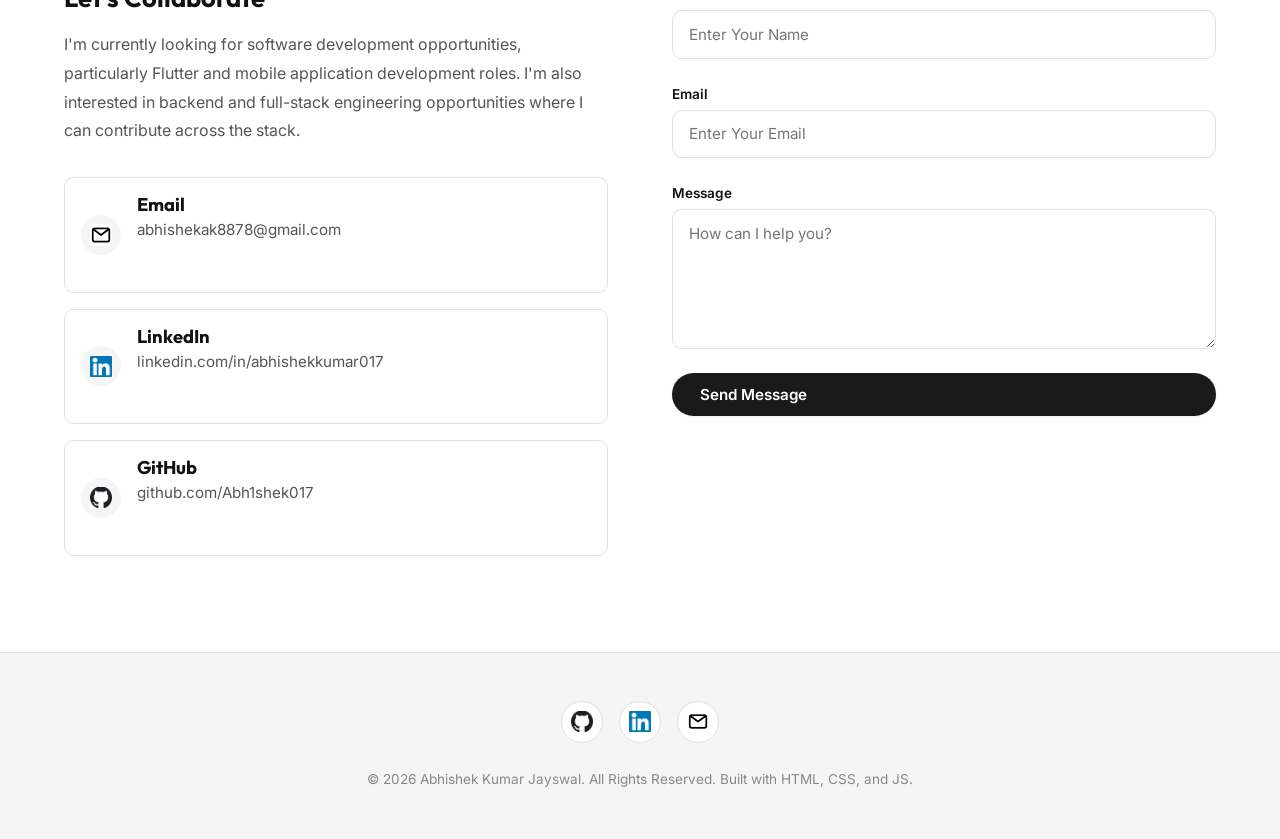
==== commit dbbcfc9c: "fixed some issue" ====
--- a/index.html
+++ b/index.html
@@ -3,7 +3,7 @@
 <head>
   <meta charset="UTF-8">
   <meta name="viewport" content="width=device-width, initial-scale=1.0">
-  <meta name="description" content="Portfolio of Abhishek Kumar Jayswal - BTech ECE Student at IIIT Nagpur & Full Stack Developer. Showcase of 7 production-grade mobile, web, and IoT apps.">
+  <meta name="description" content="Flutter developer with backend and cloud experience. BTech ECE student at IIIT Nagpur.">
   <title>Abhishek Kumar Jayswal | Portfolio</title>
   
   <!-- CSS Stylesheets -->
@@ -24,6 +24,7 @@
         <a href="#about" class="nav__link">About</a>
         <a href="#skills" class="nav__link">Skills</a>
         <a href="#projects" class="nav__link">Projects</a>
+        <a href="assets/resume.pdf" target="_blank" rel="noopener noreferrer" class="nav__link">Resume</a>
         <a href="#contact" class="nav__link">Contact</a>
       </div>
 
@@ -46,6 +47,7 @@
     <a href="#about" class="mobile-nav__link">About</a>
     <a href="#skills" class="mobile-nav__link">Skills</a>
     <a href="#projects" class="mobile-nav__link">Projects</a>
+    <a href="assets/resume.pdf" target="_blank" rel="noopener noreferrer" class="mobile-nav__link">Resume</a>
     <a href="#contact" class="mobile-nav__link">Contact</a>
   </div>
 
@@ -61,15 +63,15 @@
         <h1 class="hero__name">Abhishek Kumar Jayswal</h1>
         <div class="hero__title-wrapper">
           <span class="hero__title-static">I am a</span>
-          <span class="hero__title-dynamic" id="dynamic-text">Full Stack Developer</span>
+          <span class="hero__title-dynamic" id="dynamic-text">Flutter Developer</span>
           <span class="hero__cursor"></span>
         </div>
         <p class="hero__desc">
-          4th year BTech student at IIIT Nagpur specializing in Flutter development and full-stack applications. I build robust cross-platform mobile apps, cloud backends, games, and IoT pipelines.
+          4th year BTech student at IIIT Nagpur specializing in Flutter development, backend engineering, and cloud-based applications. I build cross-platform mobile apps and end-to-end systems using Flutter, Python, databases, and modern cloud technologies.
         </p>
         <div class="hero__buttons">
           <a href="#projects" class="btn btn--primary">View Projects</a>
-          <a href="#contact" class="btn btn--outline">Contact Me</a>
+          <a href="https://github.com/Abh1shek017" target="_blank" rel="noopener noreferrer" class="btn btn--outline">GitHub</a>
         </div>
       </div>
     </div>
@@ -100,10 +102,10 @@
         <div class="about__text">
           <h3>Passionate Software Builder</h3>
           <p>
-            I am a BTech student in Electronics and Communication Engineering at the Indian Institute of Information Technology, Nagpur. My primary passion lies in building apps that solve real-world problems.
+            I'm a BTech student in Electronics and Communication Engineering at IIIT Nagpur with a strong focus on software development. I primarily build cross-platform mobile applications with Flutter and Dart, with experience designing backend services, databases, and cloud integrations.
           </p>
           <p>
-            With expertise spanning from clean frontend architectures in Flutter to scalable backend services using Python (FastAPI/Flask) and relational database schemas, I design end-to-end solutions that are fast, intuitive, and secure.
+            I enjoy building complete products, from responsive mobile interfaces and offline-first data layers to REST APIs, authentication, cloud services, and backend hosting on Oracle Cloud.
           </p>
           <div class="about__stats">
             <div class="about__stat-item">
@@ -130,60 +132,76 @@
   <section class="section" id="skills">
     <div class="container reveal">
       <div class="section-header">
-        <span class="section-header__label">02 / EXPERTISE</span>
+        <span class="section-header__label">02 / TECHNICAL SKILLS</span>
         <h2 class="section-header__title">Technical Stack</h2>
         <p class="section-header__desc">The languages, frameworks, databases, and tools I use to bring ideas to life.</p>
       </div>
 
       <div class="grid grid--2">
         <div class="skills__category">
-          <h3 class="skills__category-title">Languages</h3>
-          <div class="skills__list">
-            <span class="badge badge--accent">Dart</span>
-            <span class="badge badge--accent">Kotlin</span>
-            <span class="badge badge--accent">Python</span>
-            <span class="badge badge--accent">JavaScript</span>
-            <span class="badge">SQL</span>
-            <span class="badge">HTML5/CSS3</span>
-          </div>
-        </div>
-
-        <div class="skills__category">
-          <h3 class="skills__category-title">Frameworks & Libraries</h3>
+          <h3 class="skills__category-title">Mobile Development</h3>
           <div class="skills__list">
             <span class="badge badge--accent">Flutter</span>
+            <span class="badge badge--accent">Dart</span>
+            <span class="badge badge--accent">Riverpod</span>
+            <span class="badge badge--accent">Provider</span>
+            <span class="badge badge--accent">Go Router</span>
+            <span class="badge badge--accent">Drift</span>
+            <span class="badge badge--accent">Hive</span>
+            <span class="badge badge--accent">Flame</span>
+            <span class="badge badge--accent">Jetpack Compose</span>
+            <span class="badge badge--accent">Kotlin</span>
+          </div>
+        </div>
+
+        <div class="skills__category">
+          <h3 class="skills__category-title">Backend &amp; APIs</h3>
+          <div class="skills__list">
+            <span class="badge badge--accent">Python</span>
             <span class="badge badge--accent">FastAPI</span>
             <span class="badge badge--accent">Flask</span>
-            <span class="badge">React.js</span>
-            <span class="badge">Flame (Game Engine)</span>
-            <span class="badge">Jetpack Compose</span>
-            <span class="badge">Riverpod / Provider</span>
-            <span class="badge">Drift (SQLite ORM)</span>
-            <span class="badge">Hive</span>
+            <span class="badge">REST APIs</span>
+            <span class="badge">PostgreSQL</span>
+            <span class="badge">SQL</span>
+            <span class="badge">Gemini API</span>
           </div>
         </div>
 
         <div class="skills__category">
-          <h3 class="skills__category-title">Databases & Auth</h3>
+          <h3 class="skills__category-title">Cloud &amp; Databases</h3>
           <div class="skills__list">
-            <span class="badge badge--accent">PostgreSQL</span>
-            <span class="badge badge--accent">Firebase Suite</span>
+            <span class="badge badge--accent">Oracle Cloud (OCI)</span>
+            <span class="badge badge--accent">Firebase</span>
             <span class="badge">Supabase</span>
             <span class="badge">SQLite</span>
-            <span class="badge">Hive NoSQL</span>
+            <span class="badge">Docker</span>
+            <span class="badge">Alembic</span>
           </div>
         </div>
 
         <div class="skills__category">
-          <h3 class="skills__category-title">Tools & Infrastructure</h3>
+          <h3 class="skills__category-title">Web Development</h3>
           <div class="skills__list">
-            <span class="badge badge--accent">Git / GitHub</span>
-            <span class="badge badge--accent">Docker</span>
-            <span class="badge">Alembic</span>
+            <span class="badge">React.js</span>
+            <span class="badge">Next.js</span>
+            <span class="badge">Plasmo</span>
+            <span class="badge">JavaScript</span>
+            <span class="badge">HTML5</span>
+            <span class="badge">CSS3</span>
+          </div>
+        </div>
+
+        <div class="skills__category">
+          <h3 class="skills__category-title">Other</h3>
+          <div class="skills__list">
+            <span class="badge">ESP32</span>
+            <span class="badge">IoT</span>
+            <span class="badge">scikit-learn</span>
+            <span class="badge">Git</span>
+            <span class="badge">GitHub</span>
+            <span class="badge">Figma</span>
+            <span class="badge">Wokwi</span>
             <span class="badge">Twilio</span>
-            <span class="badge">Wokwi ESP32 IoT Sim</span>
-            <span class="badge">Figma</span>
-            <span class="badge">scikit-learn (ML)</span>
           </div>
         </div>
       </div>
@@ -198,19 +216,58 @@
       <div class="section-header">
         <span class="section-header__label">03 / SHOWCASE</span>
         <h2 class="section-header__title">Featured Projects</h2>
-        <p class="section-header__desc">An overview of my top projects spanning mobile development, game design, full-stack tools, and IoT implementations.</p>
+        <p class="section-header__desc">A selection of projects spanning mobile development, backend engineering, AI-powered tools, games, and IoT systems.</p>
       </div>
 
       <div class="grid grid--3">
-        <!-- Project 1: Logic Grid -->
+        <!-- Project 1: MedTrack -->
+        <a href="projects/medtrack.html" class="project-card">
+          <div class="project-card__image">💊</div>
+          <div class="project-card__body">
+            <div class="project-card__header">
+              <div class="project-card__name">MedTrack</div>
+              <span class="badge badge--status badge--completed">Completed</span>
+            </div>
+            <p class="project-card__desc">Offline-first pharmacy management app with batch tracking, supplier ledgers, B2B invoicing, and AI bill parsing.</p>
+            <div class="project-card__tags">
+              <span class="badge">Flutter</span>
+              <span class="badge">Riverpod</span>
+              <span class="badge">Drift</span>
+              <span class="badge">FastAPI</span>
+              <span class="badge">PostgreSQL</span>
+              <span class="badge">Docker</span>
+            </div>
+            <span class="project-card__link">View details <span>→</span></span>
+          </div>
+        </a>
+
+        <!-- Project 2: UrbanLeafs -->
+        <a href="projects/urbanleafs.html" class="project-card">
+          <div class="project-card__image">🌿</div>
+          <div class="project-card__body">
+            <div class="project-card__header">
+              <div class="project-card__name">UrbanLeafs</div>
+              <span class="badge badge--status badge--completed">Completed</span>
+            </div>
+            <p class="project-card__desc">Business operations app for attendance, inventory, orders, payments, and expenses, with Admin and Staff roles.</p>
+            <div class="project-card__tags">
+              <span class="badge">Flutter</span>
+              <span class="badge">Riverpod</span>
+              <span class="badge">Firebase</span>
+            </div>
+            <span class="project-card__link">View details <span>→</span></span>
+          </div>
+        </a>
+
+        <!-- Project 3: Logic Grid -->
         <a href="projects/logic-grid.html" class="project-card">
           <div class="project-card__image">🧩</div>
           <div class="project-card__body">
             <div class="project-card__header">
               <div class="project-card__name">Logic Grid</div>
-              <span class="badge badge--status badge--in-progress">Work in Progress</span>
-            </div>
-            <p class="project-card__desc">A tactical grid puzzle game incorporating player profiles, Supabase progression sync, seasonal events, and Google Play Services achievements.</p>
+              <span class="badge badge--status badge--in-progress">In Development</span>
+            </div>
+            <p class="project-card__desc">A grid puzzle game incorporating player profiles, Supabase progression sync, seasonal events, and Google Play Services achievements.</p>
             <div class="project-card__tags">
               <span class="badge">Flutter</span>
               <span class="badge">Supabase</span>
@@ -221,54 +278,17 @@
           </div>
         </a>
 
-        <!-- Project 2: MedTrack -->
-        <a href="projects/medtrack.html" class="project-card">
-          <div class="project-card__image">💊</div>
-          <div class="project-card__body">
-            <div class="project-card__header">
-              <div class="project-card__name">MedTrack</div>
-              <span class="badge badge--status badge--completed">Completed</span>
-            </div>
-            <p class="project-card__desc">A robust back-office pharmacy procurement, batch management, and credit tracking system built offline-first.</p>
-            <div class="project-card__tags">
-              <span class="badge">Flutter</span>
-              <span class="badge">FastAPI</span>
-              <span class="badge">PostgreSQL</span>
-              <span class="badge">Drift</span>
-            </div>
-            <span class="project-card__link">View details <span>→</span></span>
-          </div>
-        </a>
-
-        <!-- Project 3: UrbanLeafs -->
-        <a href="projects/urbanleafs.html" class="project-card">
-          <div class="project-card__image">🌿</div>
-          <div class="project-card__body">
-            <div class="project-card__header">
-              <div class="project-card__name">UrbanLeafs</div>
-              <span class="badge badge--status badge--completed">Completed</span>
-            </div>
-            <p class="project-card__desc">A business operations suite for SMEs featuring shift attendance logging, live stock metrics, order management, and balance sheet reporting.</p>
-            <div class="project-card__tags">
-              <span class="badge">Flutter</span>
-              <span class="badge">Firebase</span>
-              <span class="badge">Riverpod</span>
-            </div>
-            <span class="project-card__link">View details <span>→</span></span>
-          </div>
-        </a>
-
         <!-- Project 4: AeroPrompt -->
         <a href="projects/aeroprompt.html" class="project-card">
           <div class="project-card__image">
-            <img src="assets/aeroprompt/Screenshot_2026-01-03_232355_with_bgc.png" alt="AeroPrompt Dashboard & Prompt History">
+            <img src="assets/aeroprompt/Screenshot_2026-01-03_232355_with_bgc.webp" alt="AeroPrompt Dashboard & Prompt History">
           </div>
           <div class="project-card__body">
             <div class="project-card__header">
               <div class="project-card__name">AeroPrompt</div>
-              <span class="badge badge--status badge--completed">Completed</span>
-            </div>
-            <p class="project-card__desc">An AI prompt optimizer Chrome extension and companion website that turns simple inputs into context-aware "Super Prompts".</p>
+              <span class="badge badge--status badge--completed">Live</span>
+            </div>
+            <p class="project-card__desc">An AI prompt optimizer Chrome extension and companion website that turns simple inputs into context-aware prompts.</p>
             <div class="project-card__tags">
               <span class="badge">Plasmo</span>
               <span class="badge">React</span>
@@ -287,7 +307,7 @@
               <div class="project-card__name">The Manager</div>
               <span class="badge badge--status badge--in-progress">Work in Progress</span>
             </div>
-            <p class="project-card__desc">An AI-powered developer operations cockpit and project board featuring a keyboard-first Omnibar and natural language task triage.</p>
+            <p class="project-card__desc">A developer operations cockpit and project board featuring an Omnibar and natural language task triage.</p>
             <div class="project-card__tags">
               <span class="badge">Next.js 15</span>
               <span class="badge">FastAPI</span>
@@ -306,7 +326,7 @@
               <div class="project-card__name">AgriSense AI</div>
               <span class="badge badge--status badge--completed">Completed</span>
             </div>
-            <p class="project-card__desc">An IoT-powered crop recommendation system combining real-time ESP32 sensors, climate APIs, and an ensemble ML voting model.</p>
+            <p class="project-card__desc">An IoT crop recommendation system combining ESP32 sensors, climate APIs, and an ensemble ML voting model.</p>
             <div class="project-card__tags">
               <span class="badge">Flutter</span>
               <span class="badge">Flask</span>
@@ -325,7 +345,7 @@
               <div class="project-card__name">ReBalance</div>
               <span class="badge badge--status badge--archived">Archived</span>
             </div>
-            <p class="project-card__desc">A digital wellness tracker featuring screen-time gamification ("digital calories"), app usage limitations, and context-aware suggestions.</p>
+            <p class="project-card__desc">A digital wellness tracker featuring screen-time gamification, app usage limitations, and context-aware suggestions.</p>
             <div class="project-card__tags">
               <span class="badge">Flutter</span>
               <span class="badge">Hive</span>
@@ -390,7 +410,7 @@
         <div class="contact__info">
           <h3>Let's Collaborate</h3>
           <p>
-            I'm currently looking for full-time opportunities or collaborative projects in mobile app development, backend services, or cyber-physical system design.
+            I'm currently looking for software development opportunities, particularly Flutter and mobile application development roles. I'm also interested in backend and full-stack engineering opportunities where I can contribute across the stack.
           </p>
           <div class="contact__links">
             <a href="mailto:abhishekak8878@gmail.com" class="contact__link-item">
--- a/css/components.css
+++ b/css/components.css
@@ -571,28 +571,44 @@
 /* --- Screenshot Gallery --- */
 .gallery {
   display: grid;
-  grid-template-columns: repeat(auto-fill, minmax(280px, 1fr));
-  gap: var(--space-md);
+  grid-template-columns: repeat(3, 1fr);
+  gap: var(--space-lg);
 }
 
 .gallery__item {
   position: relative;
-  border-radius: var(--border-radius-md);
+  height: 350px;
+  background: var(--bg-secondary);
+  border-radius: 16px;
   overflow: hidden;
   border: 1px solid var(--border);
   cursor: pointer;
-  transition: all var(--transition-base);
+  display: flex;
+  align-items: center;
+  justify-content: center;
+  padding: var(--space-xs);
+  transition: transform var(--transition-base), box-shadow var(--transition-base), border-color var(--transition-base);
 }
 
 .gallery__item:hover {
+  transform: translateY(-4px) scale(1.01);
+  box-shadow: var(--shadow-lg);
+  border-color: var(--accent);
+}
+
+.gallery__item img {
+  max-width: 100%;
+  height: 320px;
+  max-height: 320px;
+  width: auto;
+  object-fit: contain;
+  border-radius: 12px;
+  display: block;
+  transition: transform var(--transition-base);
+}
+
+.gallery__item:hover img {
   transform: scale(1.02);
-  box-shadow: var(--shadow-md);
-}
-
-.gallery__item img {
-  width: 100%;
-  aspect-ratio: 9 / 16;
-  object-fit: cover;
 }
 
 .gallery__item-label {
@@ -600,11 +616,39 @@
   bottom: 0;
   left: 0;
   right: 0;
-  padding: var(--space-sm) var(--space-md);
-  background: linear-gradient(transparent, rgba(0,0,0,0.7));
+  padding: 0.6rem var(--space-sm);
+  background: linear-gradient(to top, rgba(0, 0, 0, 0.85) 0%, rgba(0, 0, 0, 0.5) 75%, transparent 100%);
   color: #fff;
   font-size: 0.82rem;
   font-weight: 500;
+  text-align: center;
+  backdrop-filter: blur(4px);
+  -webkit-backdrop-filter: blur(4px);
+  border-bottom-left-radius: 16px;
+  border-bottom-right-radius: 16px;
+  pointer-events: none;
+  z-index: 2;
+}
+
+@media (max-width: 992px) {
+  .gallery {
+    grid-template-columns: repeat(2, 1fr);
+    gap: var(--space-md);
+  }
+}
+
+@media (max-width: 600px) {
+  .gallery {
+    grid-template-columns: 1fr;
+    gap: var(--space-md);
+  }
+  .gallery__item {
+    height: 340px;
+  }
+  .gallery__item img {
+    height: 310px;
+    max-height: 310px;
+  }
 }
 
 /* --- Gallery View More --- */
@@ -748,7 +792,7 @@
   max-width: 90vw;
   max-height: 85vh;
   object-fit: contain;
-  border-radius: var(--border-radius-md);
+  border-radius: 16px;
   box-shadow: var(--shadow-xl);
   animation: scaleIn var(--transition-base);
 }
@@ -1032,7 +1076,10 @@
 
 /* --- AeroPrompt Custom Styles --- */
 .gallery--landscape .gallery__item img {
-  aspect-ratio: 16 / 10;
+  width: 100%;
+  height: auto;
+  max-height: 290px;
+  object-fit: contain;
 }
 
 .project-detail__logo-img {
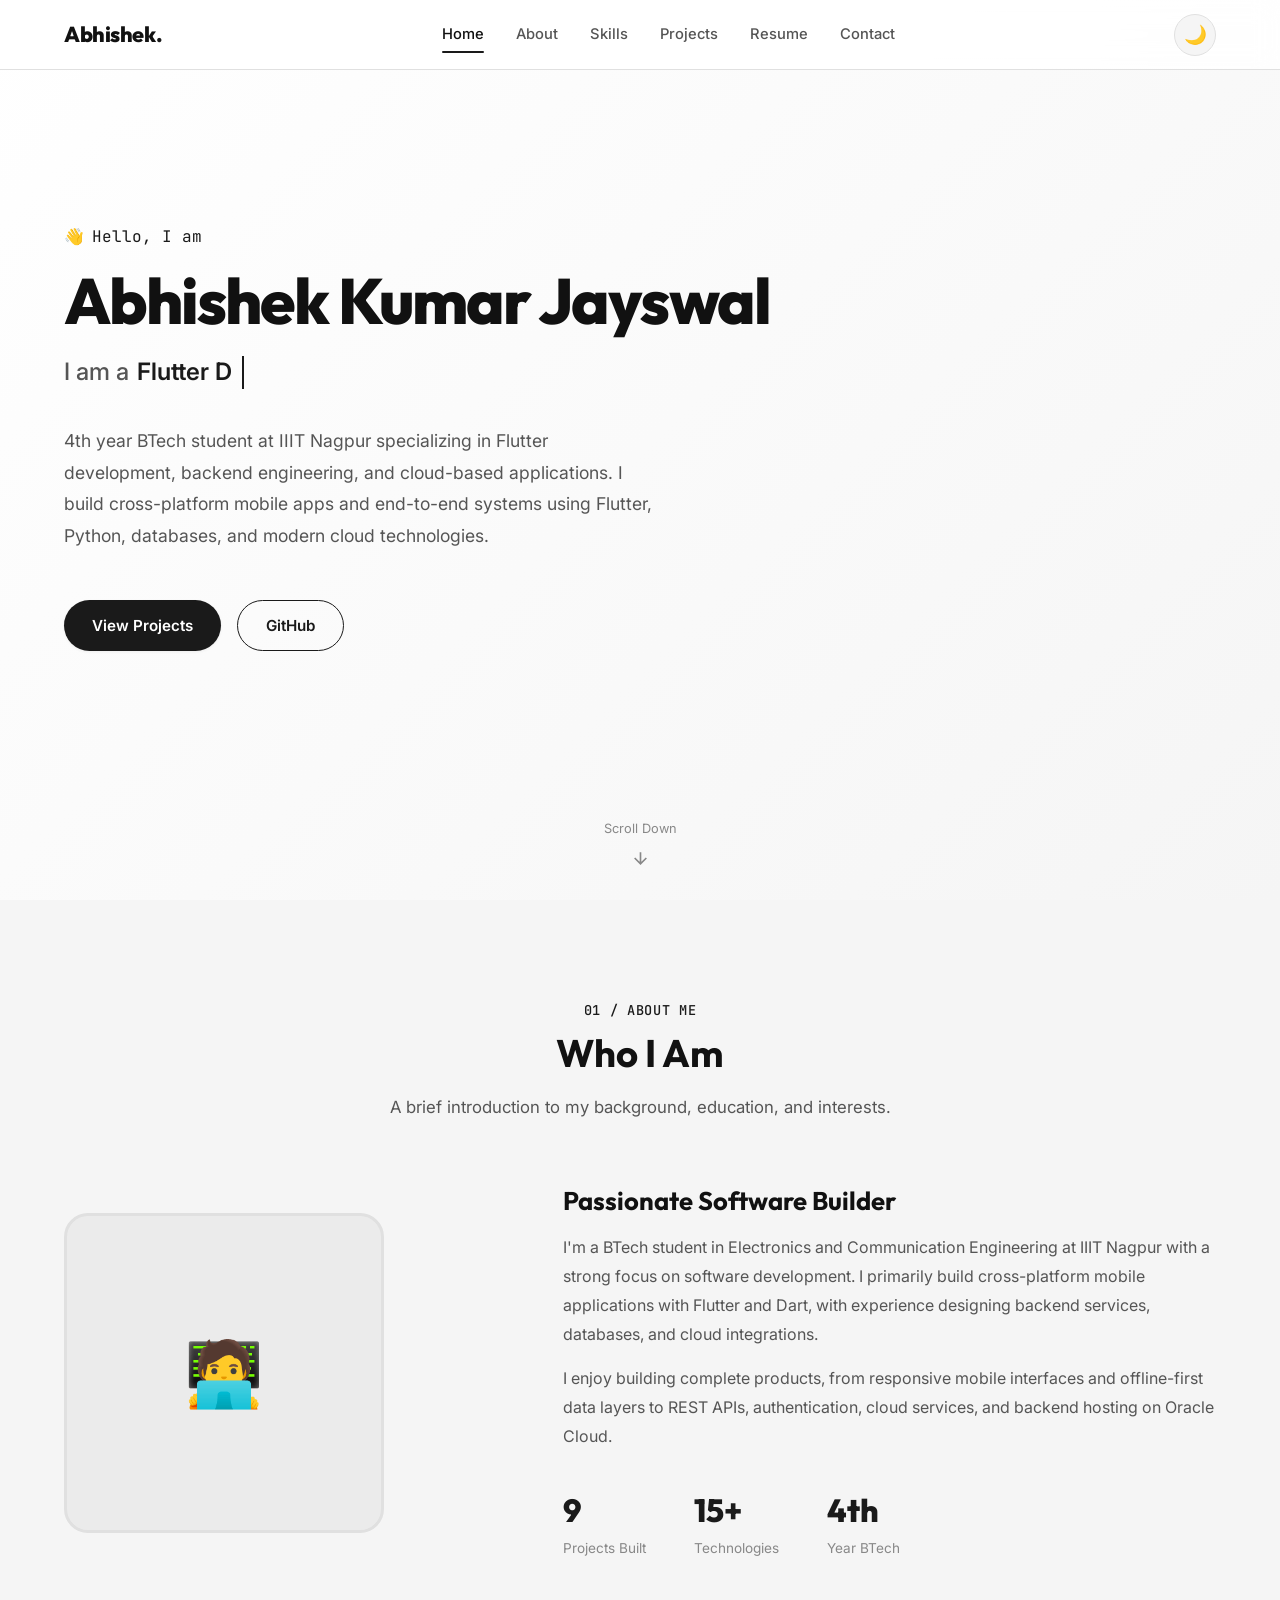
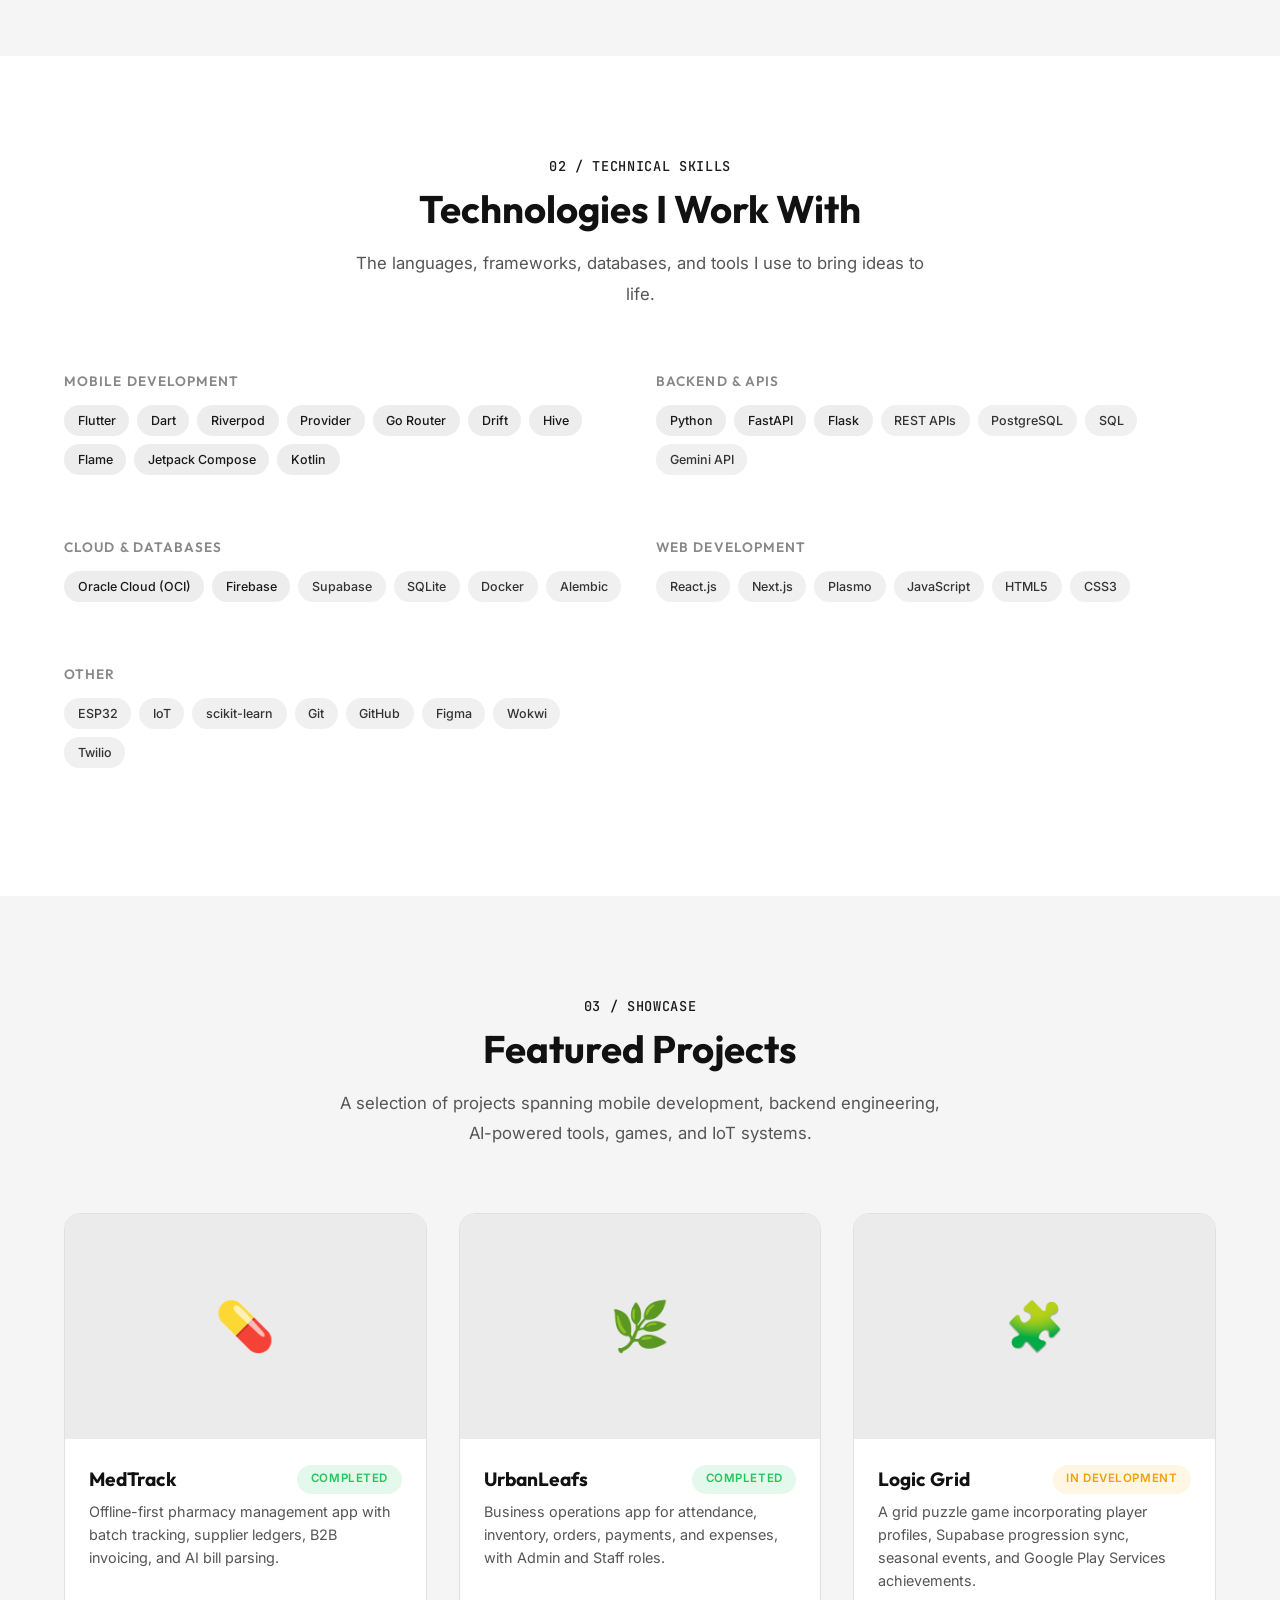
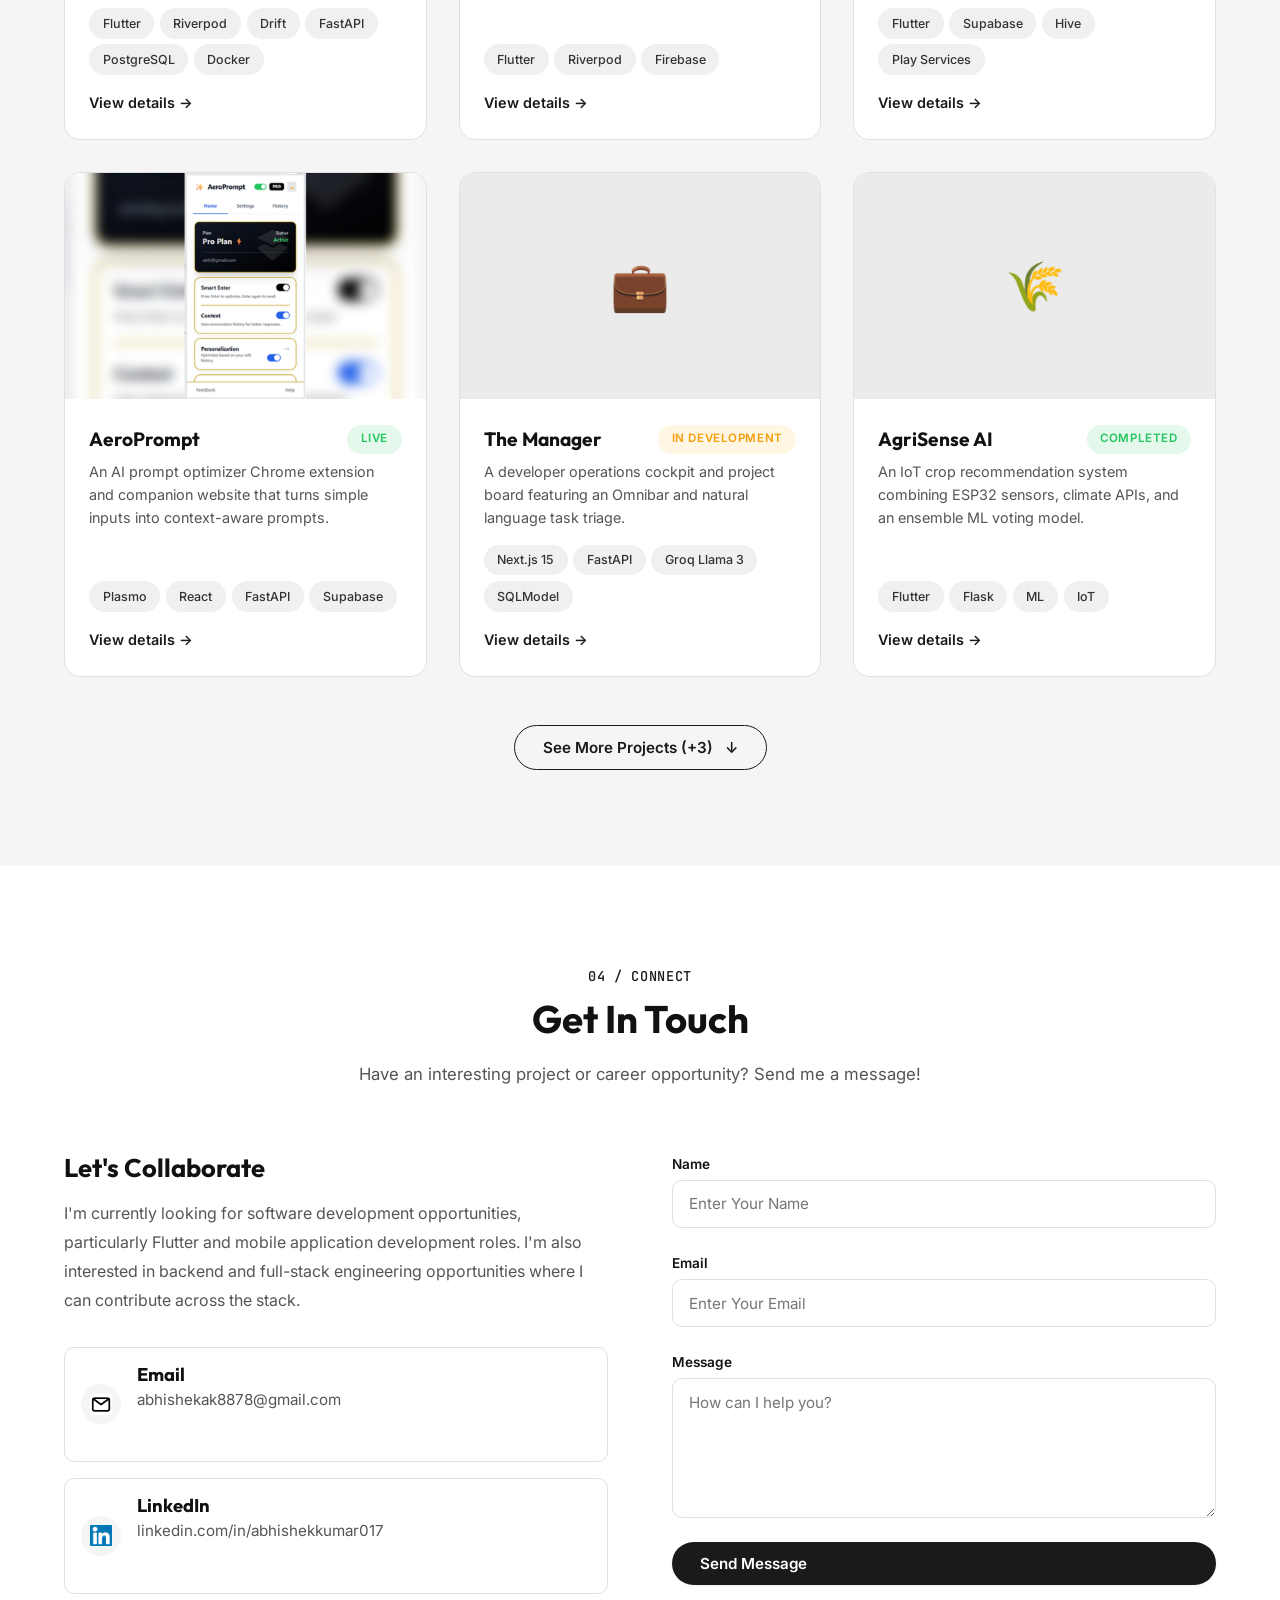
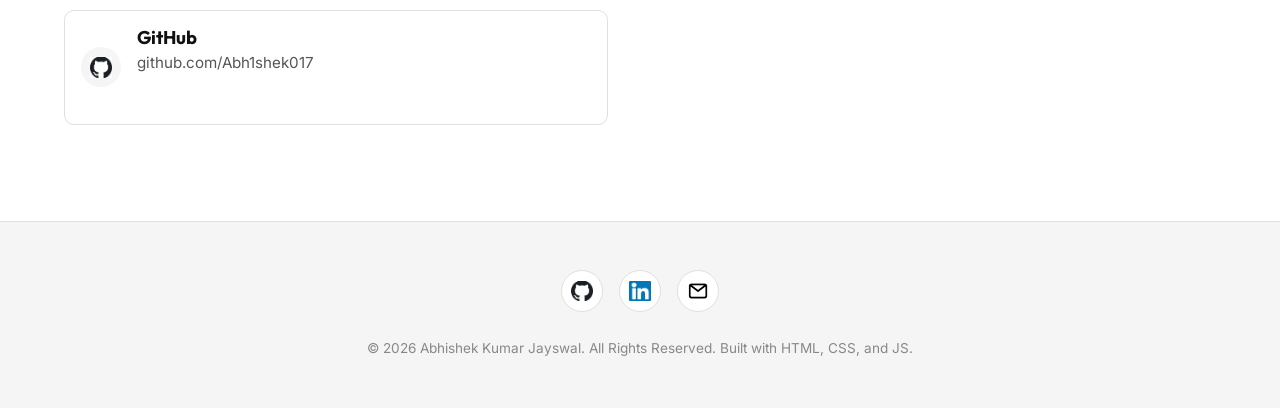
==== commit 6d94144d: "fixed some issue" ====
--- a/index.html
+++ b/index.html
@@ -133,7 +133,7 @@
     <div class="container reveal">
       <div class="section-header">
         <span class="section-header__label">02 / TECHNICAL SKILLS</span>
-        <h2 class="section-header__title">Technical Stack</h2>
+        <h2 class="section-header__title">Technologies I Work With</h2>
         <p class="section-header__desc">The languages, frameworks, databases, and tools I use to bring ideas to life.</p>
       </div>
 
@@ -305,7 +305,7 @@
           <div class="project-card__body">
             <div class="project-card__header">
               <div class="project-card__name">The Manager</div>
-              <span class="badge badge--status badge--in-progress">Work in Progress</span>
+              <span class="badge badge--status badge--in-progress">In Development</span>
             </div>
             <p class="project-card__desc">A developer operations cockpit and project board featuring an Omnibar and natural language task triage.</p>
             <div class="project-card__tags">
@@ -391,6 +391,13 @@
             <span class="project-card__link">View details <span>→</span></span>
           </div>
         </a>
+      </div>
+
+      <div class="projects__actions" style="display: flex; justify-content: center; margin-top: var(--space-2xl);">
+        <button type="button" class="btn btn--outline" id="projects-toggle-btn" aria-expanded="false" style="cursor: pointer;">
+          <span>See More Projects (+3)</span>
+          <span class="projects__toggle-icon" style="margin-left: var(--space-xs);">↓</span>
+        </button>
       </div>
     </div>
   </section>
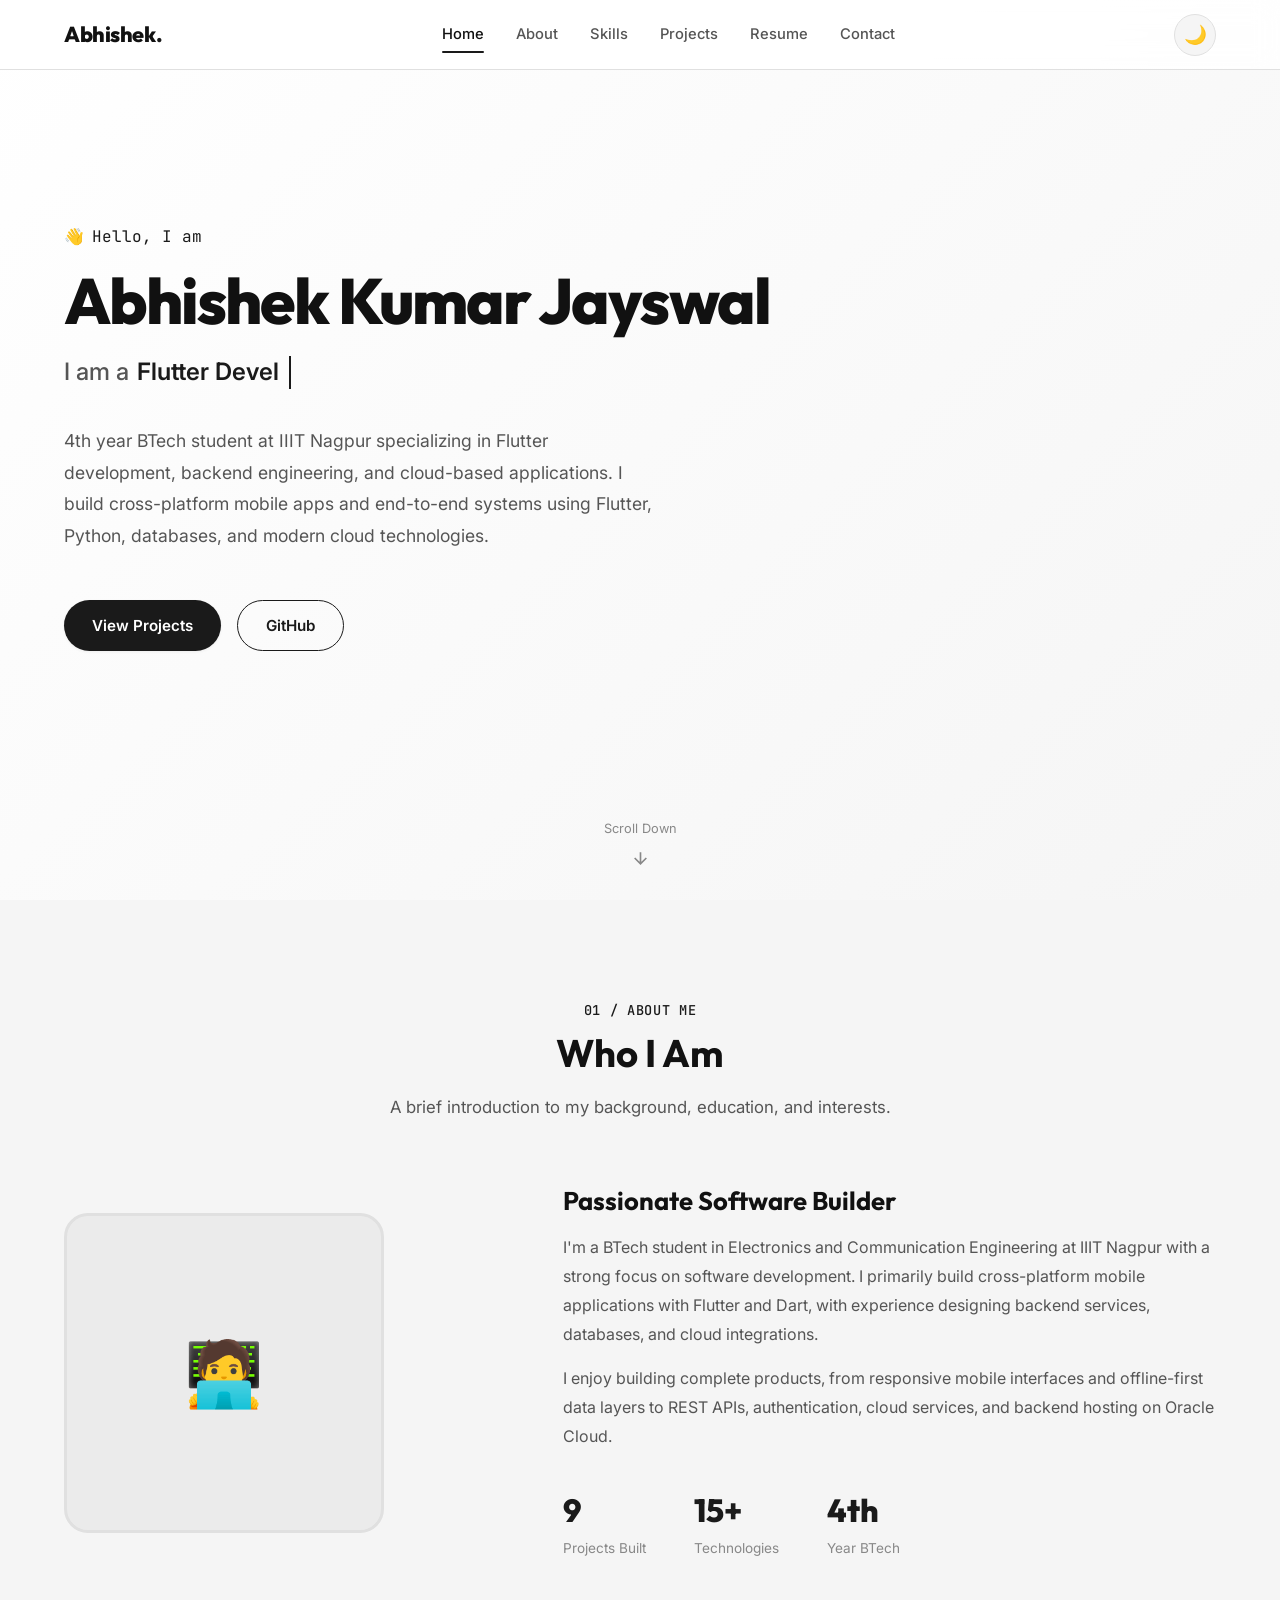
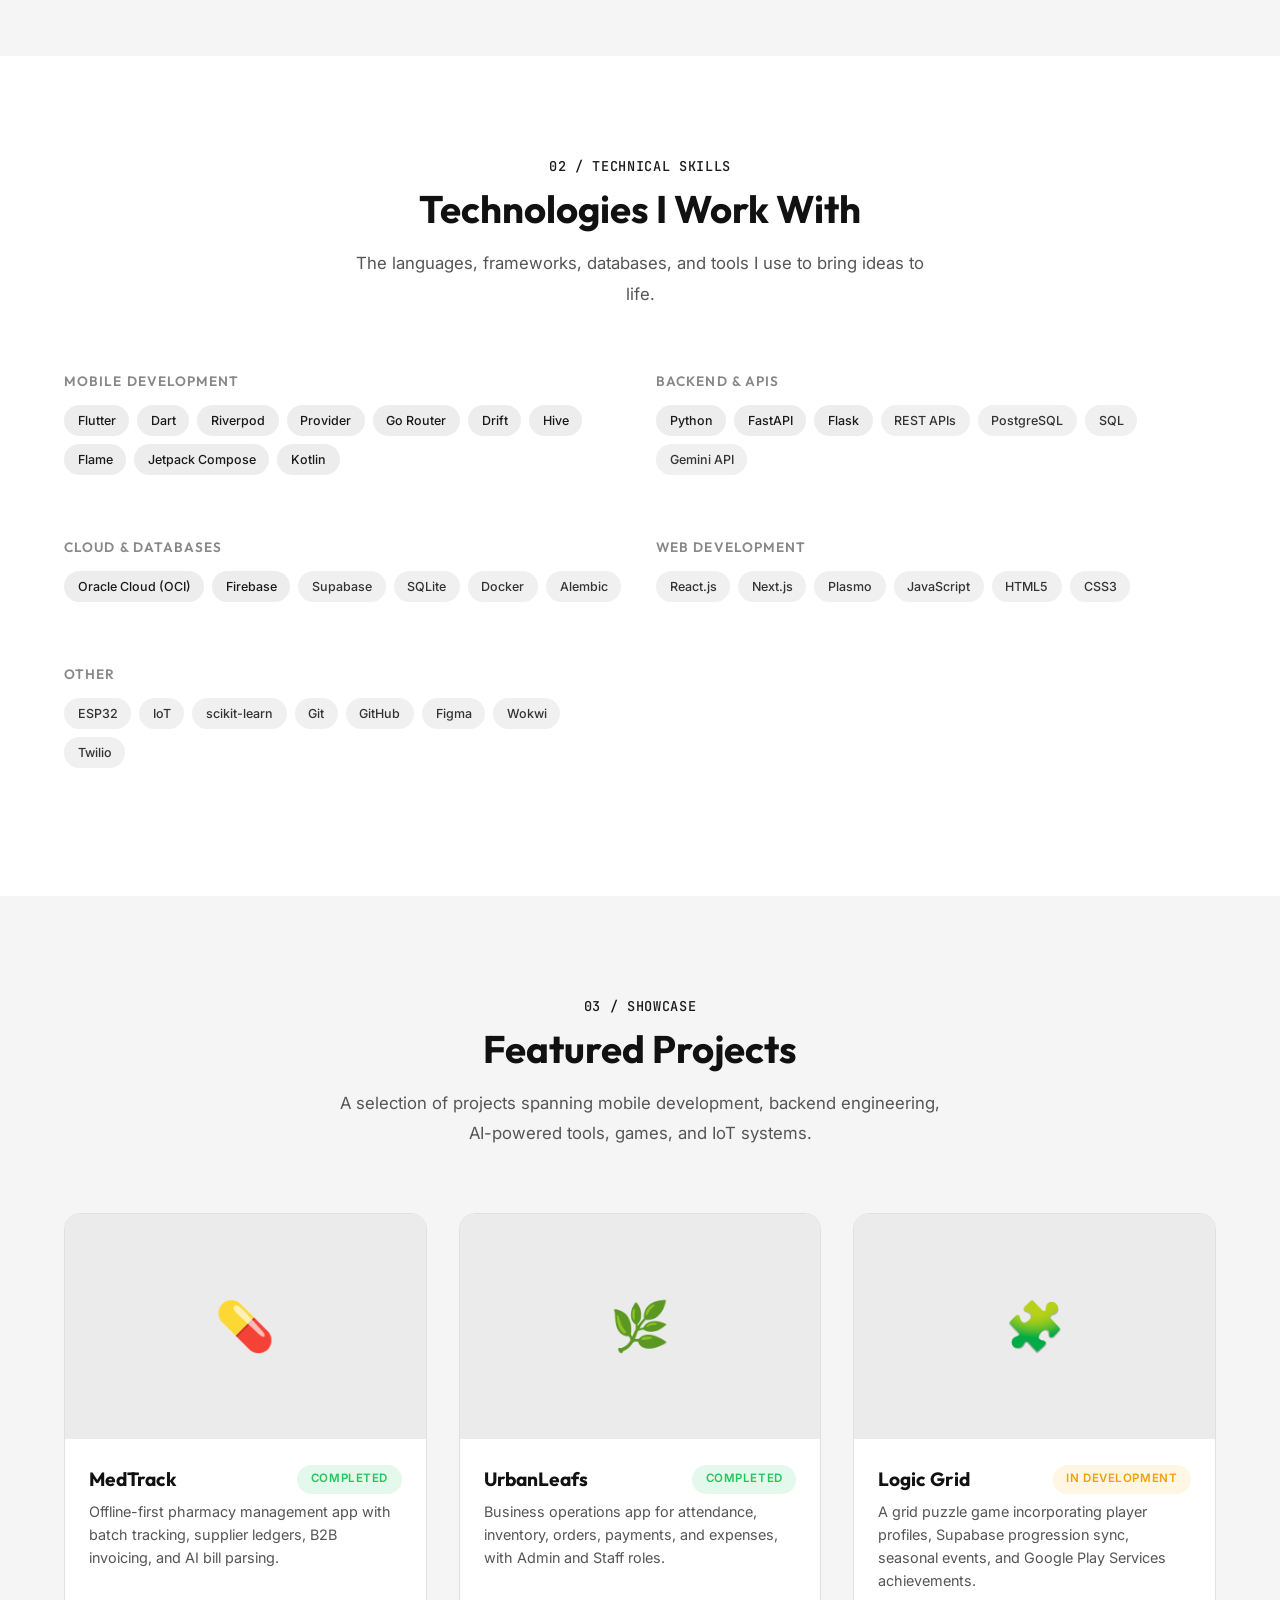
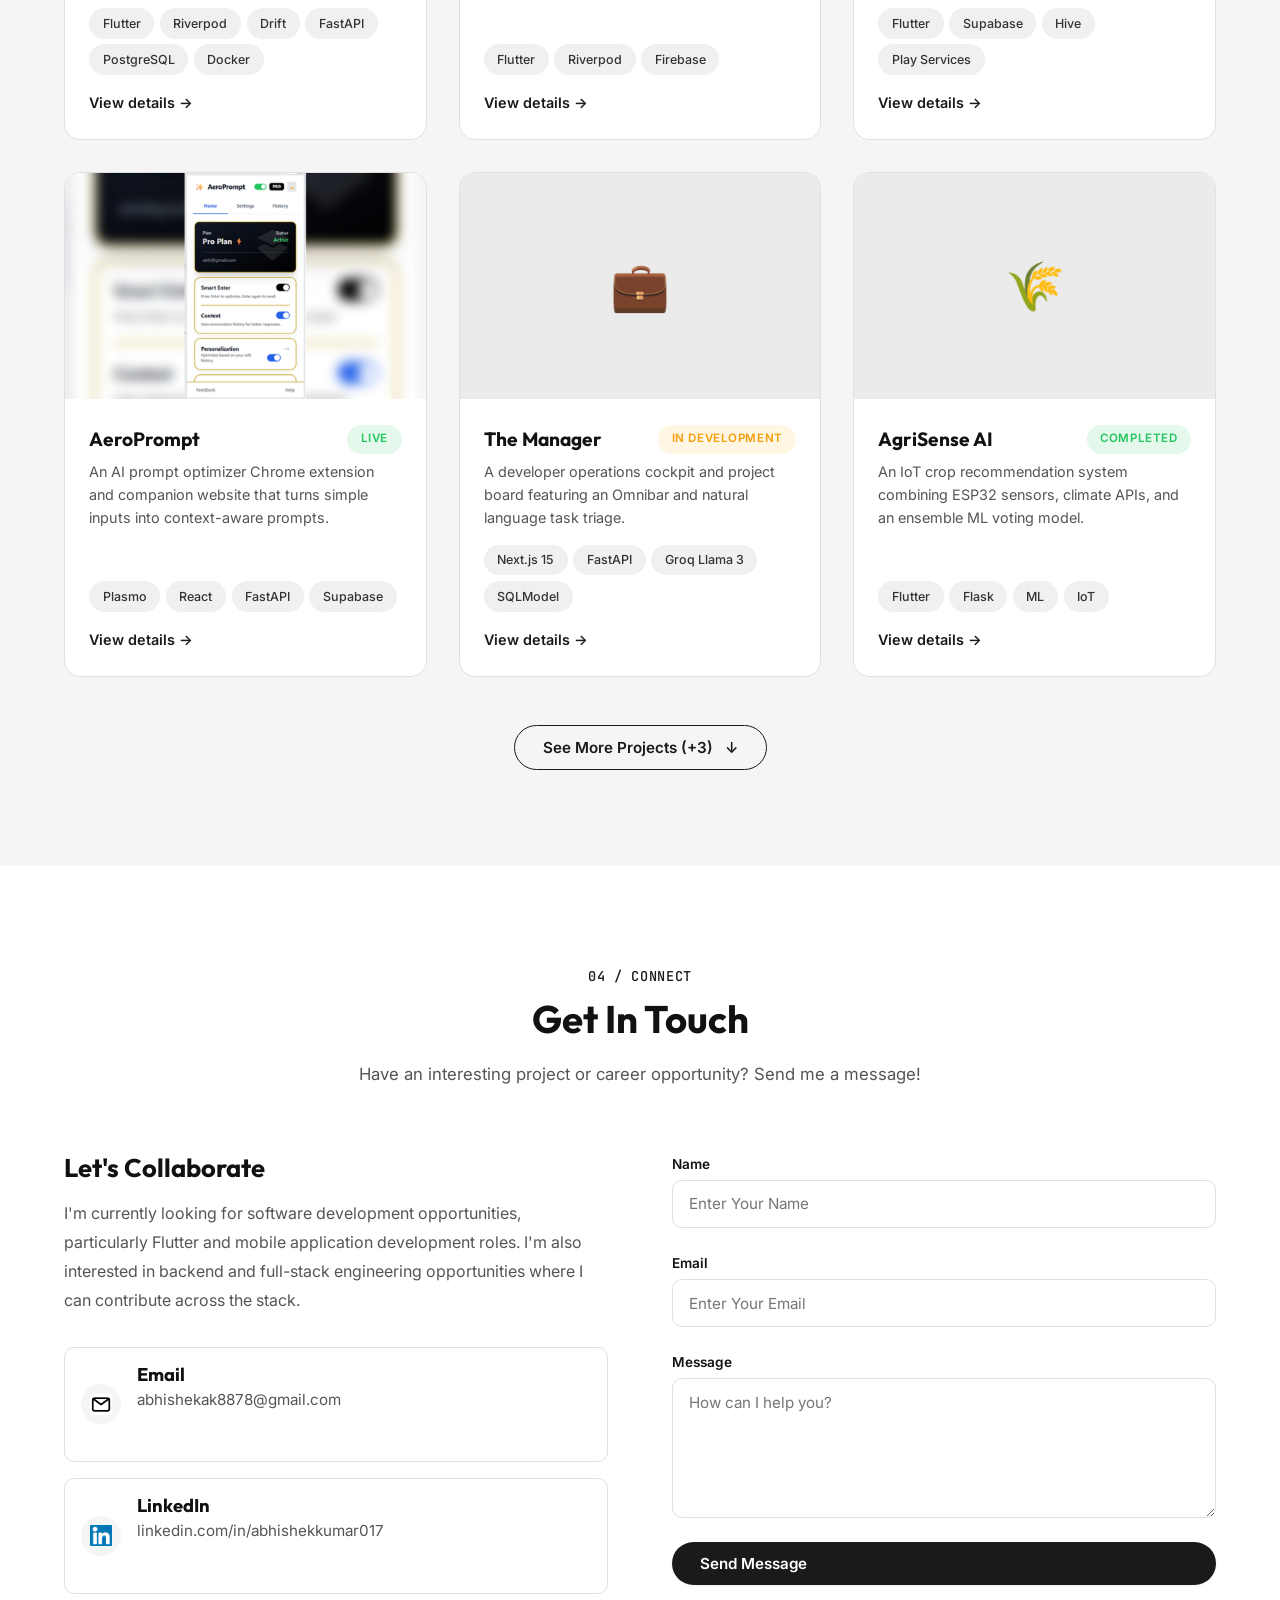
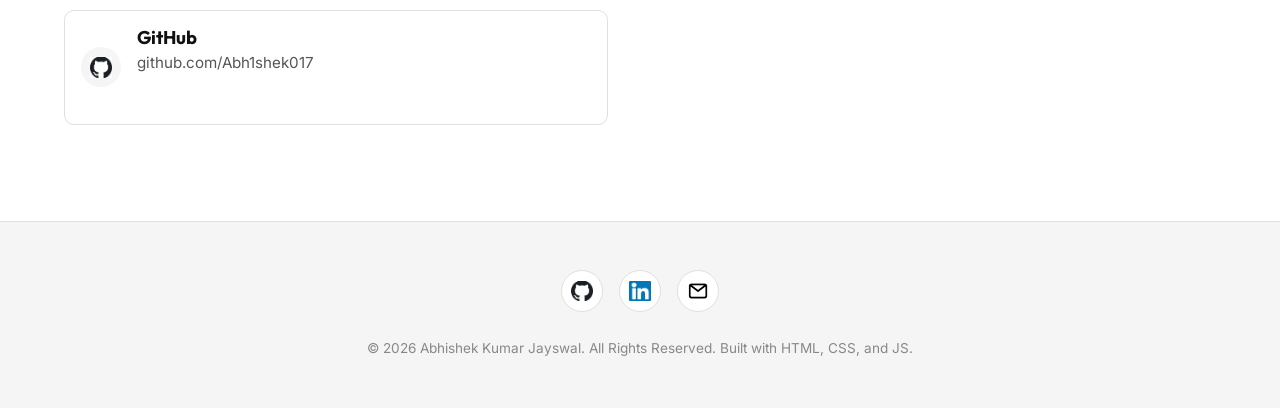
==== commit 7df20ce4: "fixed some issue" ====
--- a/index.html
+++ b/index.html
@@ -7,8 +7,8 @@
   <title>Abhishek Kumar Jayswal | Portfolio</title>
   
   <!-- CSS Stylesheets -->
-  <link rel="stylesheet" href="css/styles.css">
-  <link rel="stylesheet" href="css/components.css">
+  <link rel="stylesheet" href="css/styles.css?v=1.1">
+  <link rel="stylesheet" href="css/components.css?v=1.1">
 </head>
 <body>
 
@@ -338,7 +338,7 @@
         </a>
 
         <!-- Project 7: ReBalance -->
-        <a href="projects/rebalance.html" class="project-card">
+        <a href="projects/rebalance.html" class="project-card project-card--hidden">
           <div class="project-card__image">🌟</div>
           <div class="project-card__body">
             <div class="project-card__header">
@@ -356,7 +356,7 @@
         </a>
 
         <!-- Project 8: NextMove -->
-        <a href="projects/nextmove.html" class="project-card">
+        <a href="projects/nextmove.html" class="project-card project-card--hidden">
           <div class="project-card__image">🚗</div>
           <div class="project-card__body">
             <div class="project-card__header">
@@ -375,7 +375,7 @@
         </a>
 
         <!-- Project 9: Duel Fights -->
-        <a href="projects/duel-fights.html" class="project-card">
+        <a href="projects/duel-fights.html" class="project-card project-card--hidden">
           <div class="project-card__image">🎮</div>
           <div class="project-card__body">
             <div class="project-card__header">
@@ -504,7 +504,7 @@
   </button>
 
   <!-- JavaScript Files -->
-  <script src="js/projects.js"></script>
-  <script src="js/main.js"></script>
+  <script src="js/projects.js?v=1.1"></script>
+  <script src="js/main.js?v=1.1"></script>
 </body>
 </html>
--- a/css/components.css
+++ b/css/components.css
@@ -469,6 +469,16 @@
 
 .project-card:hover .project-card__link {
   gap: var(--space-sm);
+}
+
+/* --- Project Cards "See More" Toggle --- */
+.project-card--hidden {
+  display: none !important;
+}
+
+.project-card--visible {
+  display: flex !important;
+  animation: fadeInUp 0.4s cubic-bezier(0.16, 1, 0.3, 1) both;
 }
 
 /* ============================================================
